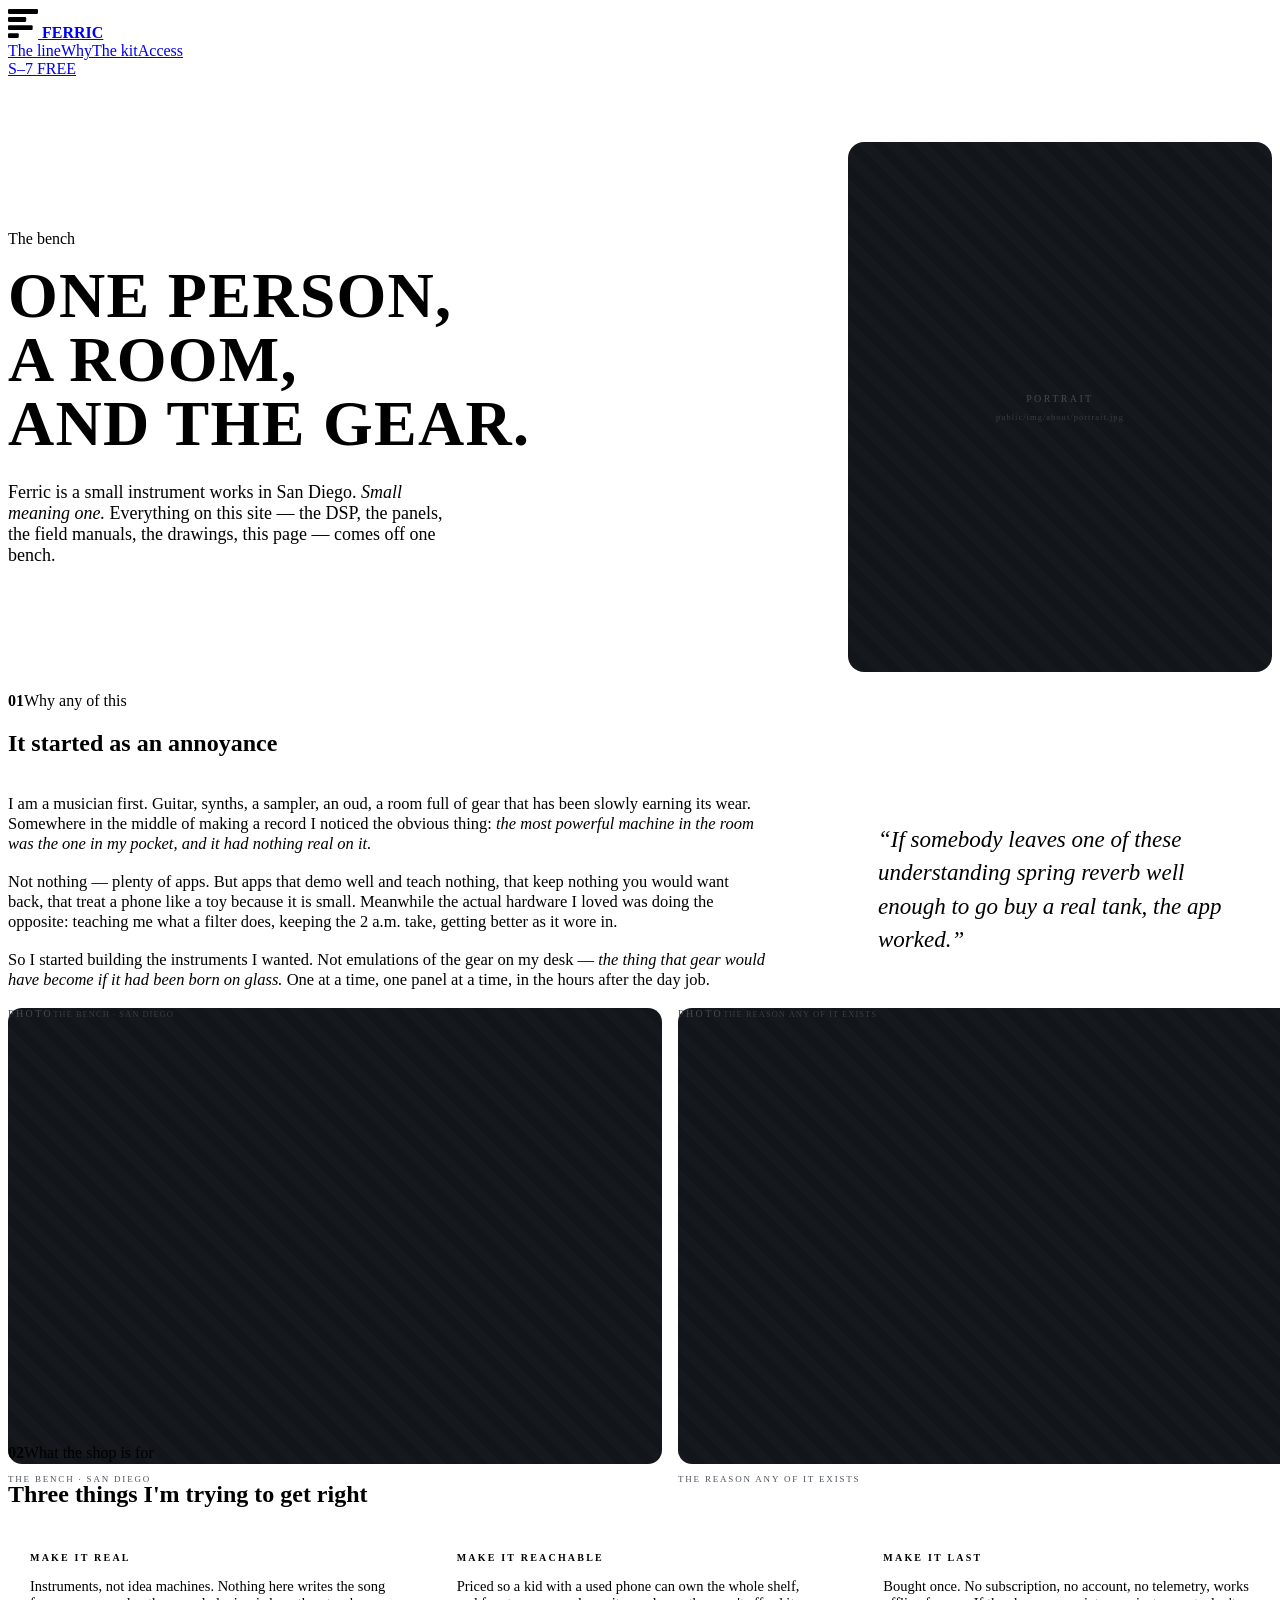
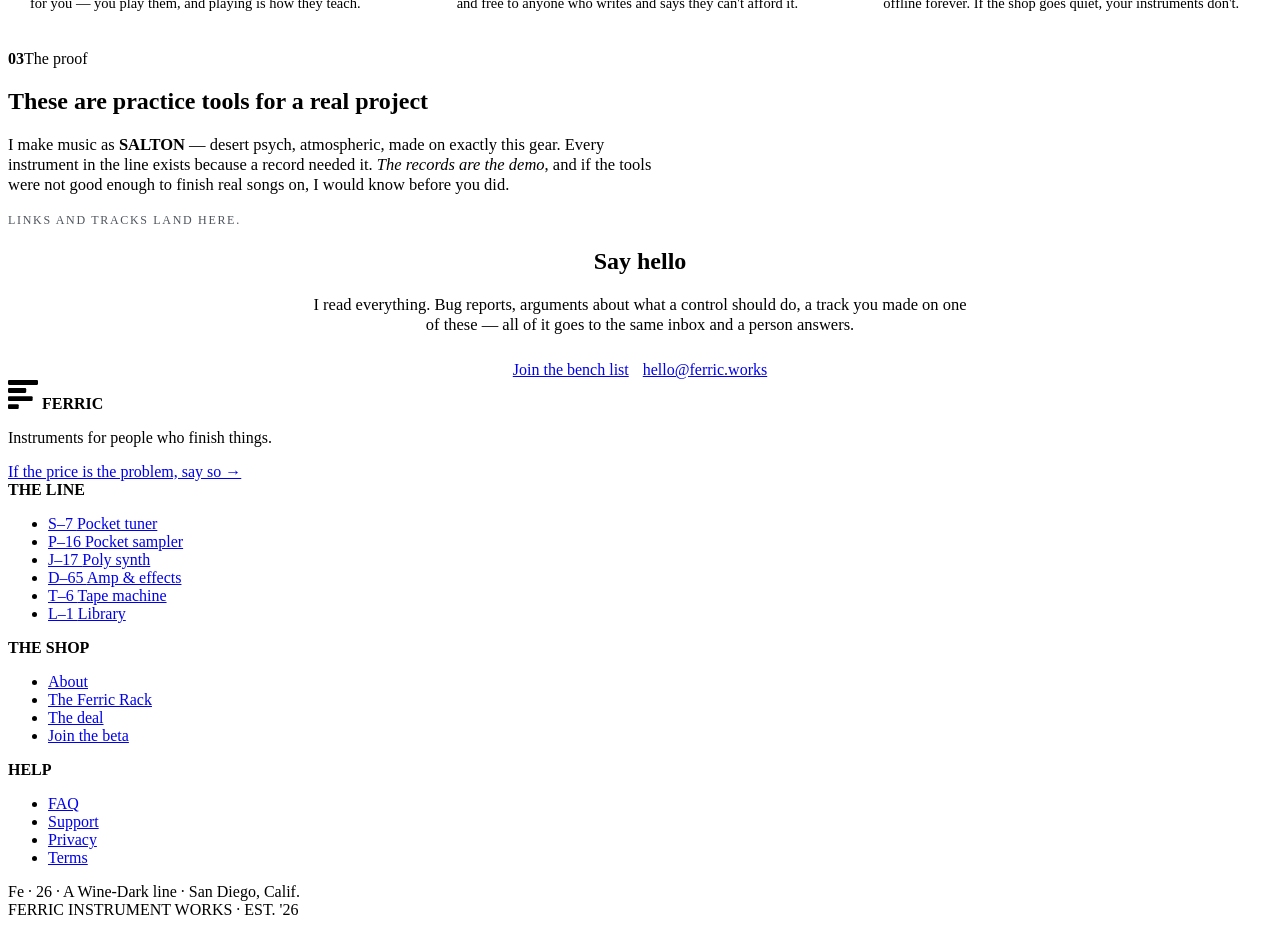
==== about/index.html @ 48353cd5 "Legal pages, FAQ, about, SEO" ====
<!DOCTYPE html><html lang="en"> <head><meta charset="UTF-8"><meta name="viewport" content="width=device-width, initial-scale=1.0"><title>About — FERRIC</title><meta name="description" content="Ferric is one person in San Diego building the music instruments he wanted on his own phone. Who makes these, why, and what the shop is trying to be."><meta name="theme-color" content="#0C0D10"><link rel="canonical" href="https://localastronaut.github.io/ferric-www/about/"><link rel="icon" type="image/svg+xml" href="/ferric-www/favicon.svg"><meta property="og:title" content="About — FERRIC"><meta property="og:description" content="Ferric is one person in San Diego building the music instruments he wanted on his own phone. Who makes these, why, and what the shop is trying to be."><meta property="og:type" content="website"><meta property="og:image" content="https://localastronaut.github.io/ferric-www/img/og-s7.jpg"><meta property="og:image:width" content="1200"><meta property="og:image:height" content="630"><meta property="og:site_name" content="Ferric Instrument Works"><meta property="og:url" content="https://localastronaut.github.io/ferric-www/about/"><meta name="twitter:card" content="summary_large_image"><meta name="twitter:title" content="About — FERRIC"><meta name="twitter:description" content="Ferric is one person in San Diego building the music instruments he wanted on his own phone. Who makes these, why, and what the shop is trying to be."><meta name="twitter:image" content="https://localastronaut.github.io/ferric-www/img/og-s7.jpg"><link rel="preconnect" href="https://fonts.googleapis.com"><link rel="preconnect" href="https://fonts.gstatic.com" crossorigin><link href="https://fonts.googleapis.com/css2?family=Archivo:wdth,wght@62..125,100..900&family=Cardo:ital,wght@0,400;0,700;1,400&family=IBM+Plex+Mono:wght@400;500;600&display=swap" rel="stylesheet"><script type="application/ld+json">{"@context":"https://schema.org","@type":"Organization","name":"Ferric Instrument Works","url":"https://localastronaut.github.io/","description":"Instrument works making pocket instruments — iOS and macOS music apps built with the soul and discipline of hardware.","slogan":"Instruments for people who finish things.","address":{"@type":"PostalAddress","addressLocality":"San Diego","addressRegion":"CA","addressCountry":"US"},"parentOrganization":{"@type":"Organization","name":"Wine-Dark LLC"}}</script><link rel="stylesheet" href="/ferric-www/_astro/faq.CMrUaf-W.css">
<style>.a-hero[data-astro-cid-kh7btl4r]{padding:64px 0 20px}.a-hero[data-astro-cid-kh7btl4r] .wrap[data-astro-cid-kh7btl4r]{display:grid;grid-template-columns:minmax(0,1.3fr) minmax(0,.7fr);gap:52px;align-items:center}.a-hero[data-astro-cid-kh7btl4r] h1[data-astro-cid-kh7btl4r]{font-family:var(--disp);font-variation-settings:"wdth" 120,"wght" 840;font-weight:840;font-size:clamp(34px,5.6vw,64px);line-height:1;letter-spacing:.02em;text-transform:uppercase;margin:16px 0 0}.a-hero[data-astro-cid-kh7btl4r] h1[data-astro-cid-kh7btl4r] .ox[data-astro-cid-kh7btl4r]{color:var(--oxide);text-shadow:0 0 44px var(--oxide-glow)}.a-hero[data-astro-cid-kh7btl4r] .dek[data-astro-cid-kh7btl4r]{margin-top:26px;color:var(--steel);font-size:18px;max-width:460px}.a-hero[data-astro-cid-kh7btl4r] .dek[data-astro-cid-kh7btl4r] em[data-astro-cid-kh7btl4r]{color:var(--bone);font-style:italic}.portrait[data-astro-cid-kh7btl4r]{aspect-ratio:4/5;border-radius:16px;overflow:hidden;border:1px solid var(--line);background:var(--plate)}.portrait[data-astro-cid-kh7btl4r] img[data-astro-cid-kh7btl4r]{width:100%;height:100%;object-fit:cover;display:block}.empty[data-astro-cid-kh7btl4r]{width:100%;height:100%;min-height:200px;display:flex;flex-direction:column;align-items:center;justify-content:center;gap:8px;font-family:var(--mono);font-size:10px;letter-spacing:.24em;color:#454b54;background:repeating-linear-gradient(45deg,#15181d,#15181d 10px,#12151a 10px 20px)}.empty[data-astro-cid-kh7btl4r] i[data-astro-cid-kh7btl4r]{font-style:normal;font-size:8.5px;letter-spacing:.12em;color:#383e47}.cols[data-astro-cid-kh7btl4r]{display:grid;grid-template-columns:minmax(0,1.25fr) minmax(0,.75fr);gap:48px;align-items:start}.prose[data-astro-cid-kh7btl4r]{color:var(--steel);font-size:16.5px;margin-bottom:18px}.prose[data-astro-cid-kh7btl4r] em[data-astro-cid-kh7btl4r]{color:var(--bone);font-style:italic}.prose[data-astro-cid-kh7btl4r].wide{max-width:660px}.prose[data-astro-cid-kh7btl4r].dim{color:#4e545d;font-family:var(--mono);font-size:12px;letter-spacing:.14em;text-transform:uppercase}.pull[data-astro-cid-kh7btl4r]{border-left:2px solid var(--oxide);padding-left:22px;font-family:var(--serif);font-style:italic;font-size:clamp(19px,2.4vw,23px);color:var(--bone);line-height:1.45}.a-photos[data-astro-cid-kh7btl4r] .grid[data-astro-cid-kh7btl4r]{display:grid;grid-template-columns:1fr 1fr;gap:16px}.a-photos[data-astro-cid-kh7btl4r] figure[data-astro-cid-kh7btl4r]{margin:0}.a-photos[data-astro-cid-kh7btl4r] figure[data-astro-cid-kh7btl4r]>img[data-astro-cid-kh7btl4r],.a-photos[data-astro-cid-kh7btl4r] .empty[data-astro-cid-kh7btl4r]{width:100%;aspect-ratio:3/2;object-fit:cover;display:block;border-radius:14px;border:1px solid var(--line)}.a-photos[data-astro-cid-kh7btl4r] figcaption[data-astro-cid-kh7btl4r]{margin-top:10px;font-family:var(--mono);font-size:9px;letter-spacing:.2em;color:#4e545d}.a-vows[data-astro-cid-kh7btl4r]{background:var(--plate);border-top:1px solid var(--line);border-bottom:1px solid var(--line)}.vows[data-astro-cid-kh7btl4r]{display:grid;grid-template-columns:repeat(3,1fr);gap:16px}.vow[data-astro-cid-kh7btl4r]{border:1px solid var(--line);border-radius:14px;background:var(--black);padding:24px 22px}.vow[data-astro-cid-kh7btl4r] b[data-astro-cid-kh7btl4r]{display:block;margin-bottom:10px;font-family:var(--mono);font-size:10px;font-weight:600;letter-spacing:.22em;color:var(--signal)}.vow[data-astro-cid-kh7btl4r] p[data-astro-cid-kh7btl4r]{color:var(--steel);font-size:14.5px;font-family:var(--serif)}.a-reach[data-astro-cid-kh7btl4r]{text-align:center}.a-reach[data-astro-cid-kh7btl4r] .prose[data-astro-cid-kh7btl4r]{margin-left:auto;margin-right:auto}.reach-row[data-astro-cid-kh7btl4r]{display:flex;gap:14px;justify-content:center;flex-wrap:wrap;margin-top:26px}@media(max-width:880px){.a-hero[data-astro-cid-kh7btl4r] .wrap[data-astro-cid-kh7btl4r],.cols[data-astro-cid-kh7btl4r]{grid-template-columns:1fr;gap:36px}.vows[data-astro-cid-kh7btl4r],.a-photos[data-astro-cid-kh7btl4r] .grid[data-astro-cid-kh7btl4r]{grid-template-columns:1fr}}
</style></head> <body>  <nav data-astro-cid-dmqpwcec> <div class="wrap" data-astro-cid-dmqpwcec> <a class="navmark" href="/ferric-www/" aria-label="Ferric home" data-astro-cid-dmqpwcec> <svg width="30" height="30" viewBox="0 0 56 56" aria-hidden="true" data-astro-cid-z4rqmwkl> <rect x="0" y="2" width="56" height="9" rx="2" fill="var(--oxide)" data-astro-cid-z4rqmwkl></rect><rect x="0" y="17" width="34" height="9" rx="2" fill="var(--bone)" data-astro-cid-z4rqmwkl></rect><rect x="0" y="32" width="46" height="9" rx="2" fill="var(--bone)" data-astro-cid-z4rqmwkl></rect><rect x="0" y="47" width="20" height="9" rx="2" fill="var(--bone)" data-astro-cid-z4rqmwkl></rect> </svg> <b data-astro-cid-z4rqmwkl>FERRIC</b>  </a> <div class="right" data-astro-cid-dmqpwcec> <div class="links" data-astro-cid-dmqpwcec> <a href="/ferric-www/#line" data-astro-cid-dmqpwcec><span class="sk" data-astro-cid-dmqpwcec>The line</span></a><a href="/ferric-www/#why" data-astro-cid-dmqpwcec><span class="sk" data-astro-cid-dmqpwcec>Why</span></a><a href="/ferric-www/#together" data-astro-cid-dmqpwcec><span class="sk" data-astro-cid-dmqpwcec>The kit</span></a><a href="/ferric-www/#access" data-astro-cid-dmqpwcec><span class="sk" data-astro-cid-dmqpwcec>Access</span></a> </div> <a class="cta" href="/ferric-www/s-7" data-astro-cid-dmqpwcec> <span class="cta-unit" data-astro-cid-dmqpwcec>S–7</span> <span class="cta-tag" data-astro-cid-dmqpwcec>FREE</span> </a> </div> </div> </nav>  <main class="about" data-astro-cid-kh7btl4r> <!-- WHO --> <section class="a-hero" data-astro-cid-kh7btl4r> <div class="wrap" data-astro-cid-kh7btl4r> <div data-astro-cid-kh7btl4r> <span class="sk sk-oxide" data-astro-cid-kh7btl4r>The bench</span> <h1 data-astro-cid-kh7btl4r>One person,<br data-astro-cid-kh7btl4r>a room,<br data-astro-cid-kh7btl4r><span class="ox" data-astro-cid-kh7btl4r>and the gear.</span></h1> <p class="dek" data-astro-cid-kh7btl4r>
Ferric is a small instrument works in San Diego. <em data-astro-cid-kh7btl4r>Small meaning
            one.</em> Everything on this site — the DSP, the panels, the field
            manuals, the drawings, this page — comes off one bench.
</p> </div> <div class="portrait" data-astro-cid-kh7btl4r> <span class="empty" data-astro-cid-kh7btl4r>PORTRAIT<i data-astro-cid-kh7btl4r>public/img/about/portrait.jpg</i></span> </div> </div> </section> <!-- THE STORY — rewrite freely --> <section class="a-story" data-astro-cid-kh7btl4r> <div class="wrap" data-astro-cid-kh7btl4r> <div class="sec-head" data-astro-cid-kh7btl4r> <span class="sk" data-astro-cid-kh7btl4r><b class="ix" data-astro-cid-kh7btl4r>01</b>Why any of this</span> <h2 data-astro-cid-kh7btl4r>It started as an annoyance</h2> </div> <div class="cols" data-astro-cid-kh7btl4r> <div data-astro-cid-kh7btl4r> <p class="prose" data-astro-cid-kh7btl4r>
I am a musician first. Guitar, synths, a sampler, an oud, a room
              full of gear that has been slowly earning its wear. Somewhere in
              the middle of making a record I noticed the obvious thing:
<em data-astro-cid-kh7btl4r>the most powerful machine in the room was the one in my
              pocket, and it had nothing real on it.</em> </p> <p class="prose" data-astro-cid-kh7btl4r>
Not nothing — plenty of apps. But apps that demo well and teach
              nothing, that keep nothing you would want back, that treat a
              phone like a toy because it is small. Meanwhile the actual
              hardware I loved was doing the opposite: teaching me what a
              filter does, keeping the 2 a.m. take, getting better as it wore
              in.
</p> <p class="prose" data-astro-cid-kh7btl4r>
So I started building the instruments I wanted. Not emulations of
              the gear on my desk — <em data-astro-cid-kh7btl4r>the thing that gear would have become
              if it had been born on glass.</em> One at a time, one panel at a
              time, in the hours after the day job.
</p> </div> <blockquote class="pull" data-astro-cid-kh7btl4r> <p data-astro-cid-kh7btl4r>“If somebody leaves one of these understanding spring reverb
            well enough to go buy a real tank, <em data-astro-cid-kh7btl4r>the app worked.</em>”</p> </blockquote> </div> </div> </section> <!-- PHOTOS --> <section class="a-photos" data-astro-cid-kh7btl4r> <div class="wrap" data-astro-cid-kh7btl4r> <div class="grid" data-astro-cid-kh7btl4r> <figure data-astro-cid-kh7btl4r> <span class="empty" data-astro-cid-kh7btl4r>PHOTO<i data-astro-cid-kh7btl4r>THE BENCH · SAN DIEGO</i></span> <figcaption data-astro-cid-kh7btl4r>THE BENCH · SAN DIEGO</figcaption> </figure><figure data-astro-cid-kh7btl4r> <span class="empty" data-astro-cid-kh7btl4r>PHOTO<i data-astro-cid-kh7btl4r>THE REASON ANY OF IT EXISTS</i></span> <figcaption data-astro-cid-kh7btl4r>THE REASON ANY OF IT EXISTS</figcaption> </figure> </div> </div> </section> <!-- WHAT THE SHOP IS TRYING TO BE --> <section class="a-vows" data-astro-cid-kh7btl4r> <div class="wrap" data-astro-cid-kh7btl4r> <div class="sec-head" data-astro-cid-kh7btl4r> <span class="sk" data-astro-cid-kh7btl4r><b class="ix" data-astro-cid-kh7btl4r>02</b>What the shop is for</span> <h2 data-astro-cid-kh7btl4r>Three things I'm trying to get right</h2> </div> <div class="vows" data-astro-cid-kh7btl4r> <div class="vow" data-astro-cid-kh7btl4r> <b data-astro-cid-kh7btl4r>MAKE IT REAL</b> <p data-astro-cid-kh7btl4r>Instruments, not idea machines. Nothing here writes the song for you — you play them, and playing is how they teach.</p> </div> <div class="vow" data-astro-cid-kh7btl4r> <b data-astro-cid-kh7btl4r>MAKE IT REACHABLE</b> <p data-astro-cid-kh7btl4r>Priced so a kid with a used phone can own the whole shelf, and free to anyone who writes and says they can't afford it.</p> </div> <div class="vow" data-astro-cid-kh7btl4r> <b data-astro-cid-kh7btl4r>MAKE IT LAST</b> <p data-astro-cid-kh7btl4r>Bought once. No subscription, no account, no telemetry, works offline forever. If the shop goes quiet, your instruments don't.</p> </div> </div> </div> </section> <!-- SALTON --> <section class="a-music" data-astro-cid-kh7btl4r> <div class="wrap" data-astro-cid-kh7btl4r> <div class="sec-head" data-astro-cid-kh7btl4r> <span class="sk" data-astro-cid-kh7btl4r><b class="ix" data-astro-cid-kh7btl4r>03</b>The proof</span> <h2 data-astro-cid-kh7btl4r>These are practice tools for a real project</h2> </div> <p class="prose wide" data-astro-cid-kh7btl4r>
I make music as <b data-astro-cid-kh7btl4r>SALTON</b> — desert psych, atmospheric, made on
          exactly this gear. Every instrument in the line exists because a
          record needed it. <em data-astro-cid-kh7btl4r>The records are the demo</em>, and if the tools
          were not good enough to finish real songs on, I would know before
          you did.
</p> <p class="prose wide dim" data-astro-cid-kh7btl4r> <!-- Drop links here: Bandcamp, Spotify, a video, an embed. -->
Links and tracks land here.
</p> </div> </section> <!-- REACH --> <section class="a-reach" data-astro-cid-kh7btl4r> <div class="wrap" data-astro-cid-kh7btl4r> <h2 data-astro-cid-kh7btl4r>Say hello</h2> <p class="prose wide" data-astro-cid-kh7btl4r>
I read everything. Bug reports, arguments about what a control should
          do, a track you made on one of these — all of it goes to the same
          inbox and a person answers.
</p> <div class="reach-row" data-astro-cid-kh7btl4r> <a class="btn solid" href="/ferric-www/#beta" data-astro-cid-kh7btl4r>Join the bench list</a> <a class="btn ghost" href="mailto:hello@ferric.works" data-astro-cid-kh7btl4r>hello@ferric.works</a> </div> </div> </section> </main> <footer data-astro-cid-sz7xmlte> <div class="wrap" data-astro-cid-sz7xmlte> <div class="cols" data-astro-cid-sz7xmlte> <div class="col brand" data-astro-cid-sz7xmlte> <div class="navmark" data-astro-cid-sz7xmlte> <svg width="30" height="30" viewBox="0 0 56 56" aria-hidden="true" data-astro-cid-z4rqmwkl> <rect x="0" y="2" width="56" height="9" rx="2" fill="var(--oxide)" data-astro-cid-z4rqmwkl></rect><rect x="0" y="17" width="34" height="9" rx="2" fill="var(--bone)" data-astro-cid-z4rqmwkl></rect><rect x="0" y="32" width="46" height="9" rx="2" fill="var(--bone)" data-astro-cid-z4rqmwkl></rect><rect x="0" y="47" width="20" height="9" rx="2" fill="var(--bone)" data-astro-cid-z4rqmwkl></rect> </svg> <b data-astro-cid-z4rqmwkl>FERRIC</b>  </div> <p class="sig" data-astro-cid-sz7xmlte>Instruments for people who finish things.</p> <a class="access" href="/ferric-www/#access" data-astro-cid-sz7xmlte>If the price is the problem, say so →</a> </div> <div class="col" data-astro-cid-sz7xmlte> <b class="c-head" data-astro-cid-sz7xmlte>THE LINE</b> <ul data-astro-cid-sz7xmlte> <li data-astro-cid-sz7xmlte><a href="/ferric-www/s-7" data-astro-cid-sz7xmlte>S–7 <span data-astro-cid-sz7xmlte>Pocket tuner</span></a></li><li data-astro-cid-sz7xmlte><a href="/ferric-www/p-16" data-astro-cid-sz7xmlte>P–16 <span data-astro-cid-sz7xmlte>Pocket sampler</span></a></li><li data-astro-cid-sz7xmlte><a href="/ferric-www/j-17" data-astro-cid-sz7xmlte>J–17 <span data-astro-cid-sz7xmlte>Poly synth</span></a></li><li data-astro-cid-sz7xmlte><a href="/ferric-www/d-65" data-astro-cid-sz7xmlte>D–65 <span data-astro-cid-sz7xmlte>Amp &amp; effects</span></a></li><li data-astro-cid-sz7xmlte><a href="/ferric-www/t-6" data-astro-cid-sz7xmlte>T–6 <span data-astro-cid-sz7xmlte>Tape machine</span></a></li><li data-astro-cid-sz7xmlte><a href="/ferric-www/l-1" data-astro-cid-sz7xmlte>L–1 <span data-astro-cid-sz7xmlte>Library</span></a></li> </ul> </div> <div class="col" data-astro-cid-sz7xmlte> <b class="c-head" data-astro-cid-sz7xmlte>THE SHOP</b> <ul data-astro-cid-sz7xmlte> <li data-astro-cid-sz7xmlte><a href="/ferric-www/about" data-astro-cid-sz7xmlte>About</a></li> <li data-astro-cid-sz7xmlte><a href="/ferric-www/#rig" data-astro-cid-sz7xmlte>The Ferric Rack</a></li> <li data-astro-cid-sz7xmlte><a href="/ferric-www/#deal" data-astro-cid-sz7xmlte>The deal</a></li> <li data-astro-cid-sz7xmlte><a href="/ferric-www/#beta" data-astro-cid-sz7xmlte>Join the beta</a></li> </ul> </div> <div class="col" data-astro-cid-sz7xmlte> <b class="c-head" data-astro-cid-sz7xmlte>HELP</b> <ul data-astro-cid-sz7xmlte> <li data-astro-cid-sz7xmlte><a href="/ferric-www/faq" data-astro-cid-sz7xmlte>FAQ</a></li> <li data-astro-cid-sz7xmlte><a href="/ferric-www/support" data-astro-cid-sz7xmlte>Support</a></li> <li data-astro-cid-sz7xmlte><a href="/ferric-www/privacy" data-astro-cid-sz7xmlte>Privacy</a></li> <li data-astro-cid-sz7xmlte><a href="/ferric-www/terms" data-astro-cid-sz7xmlte>Terms</a></li> </ul> </div> </div> <div class="baseline" data-astro-cid-sz7xmlte> <span class="sk" data-astro-cid-sz7xmlte>Fe · 26 · A Wine-Dark line · San Diego, Calif.</span> <div class="badge-col" data-astro-cid-sz7xmlte> <span class="boxmark" data-astro-cid-sz7xmlte>FERRIC</span> <span class="est" data-astro-cid-sz7xmlte>INSTRUMENT WORKS · EST. '26</span> </div> </div> </div> </footer>   </body></html>
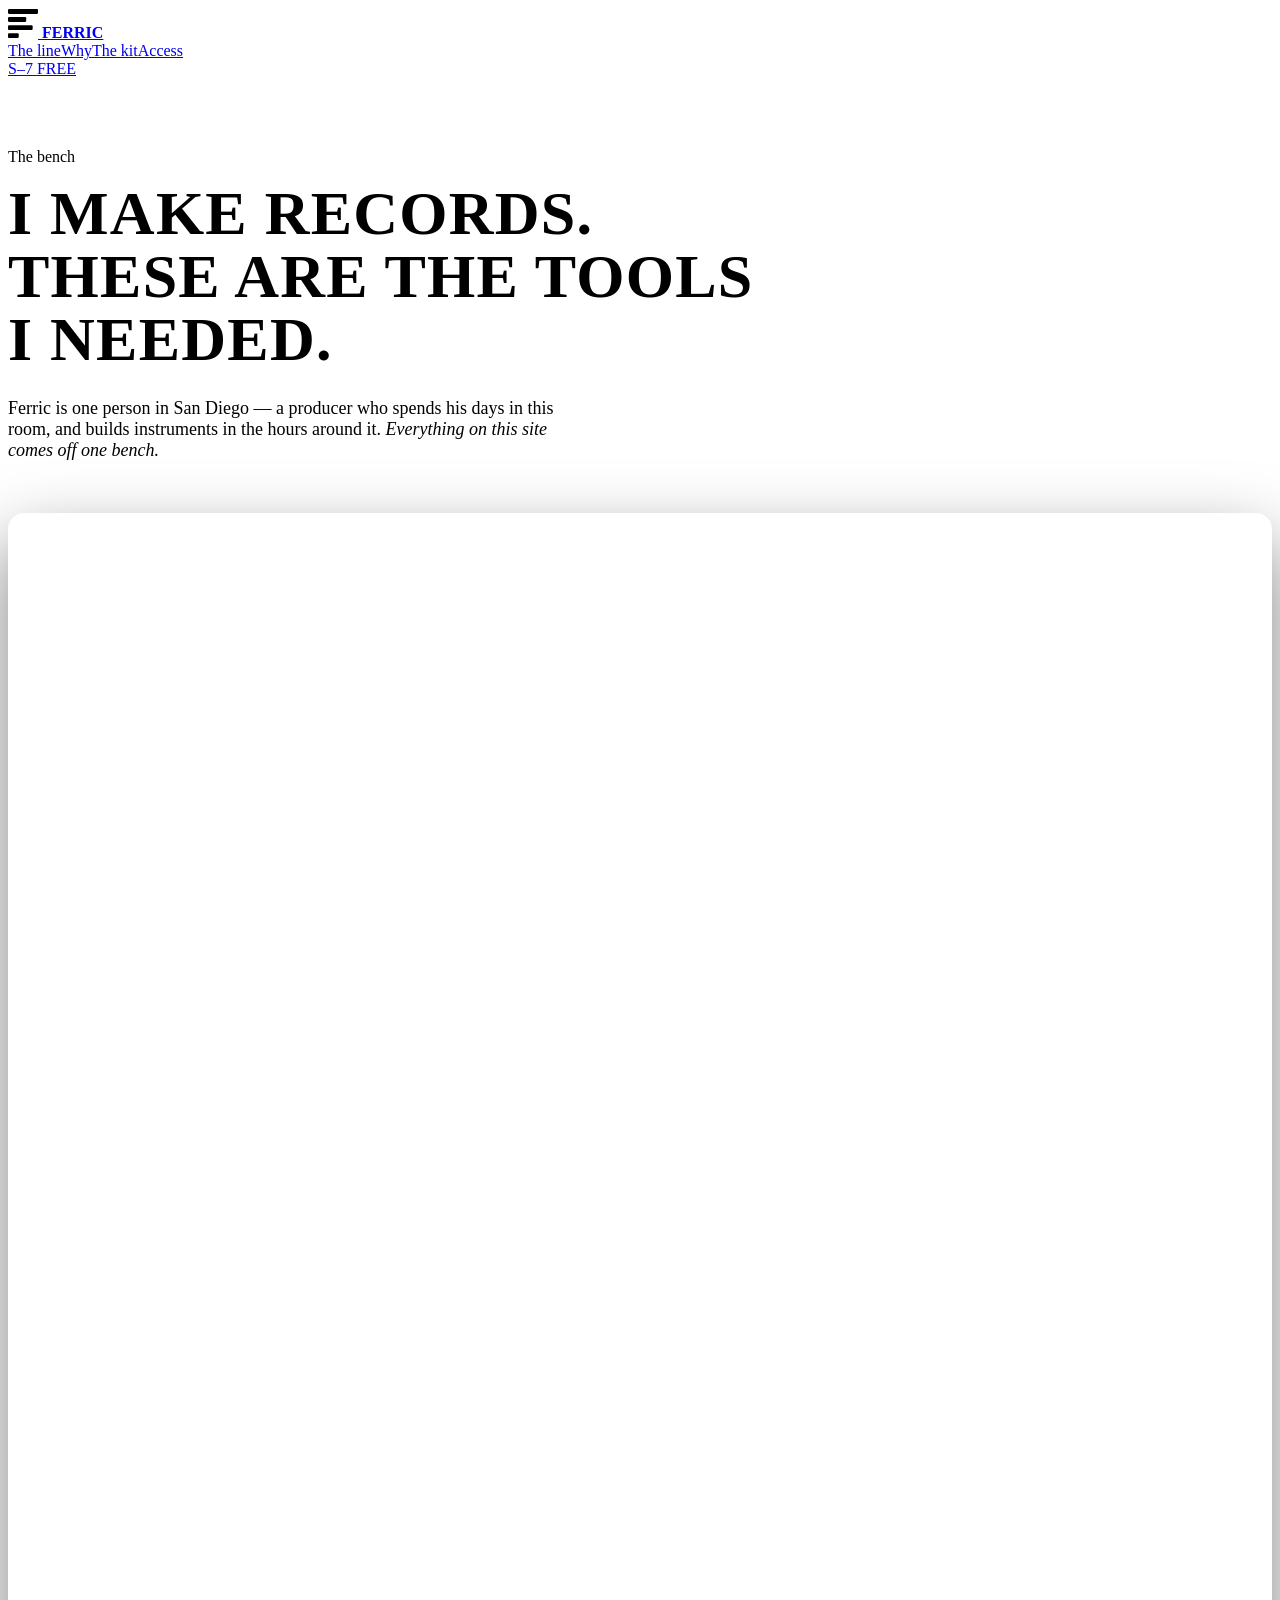
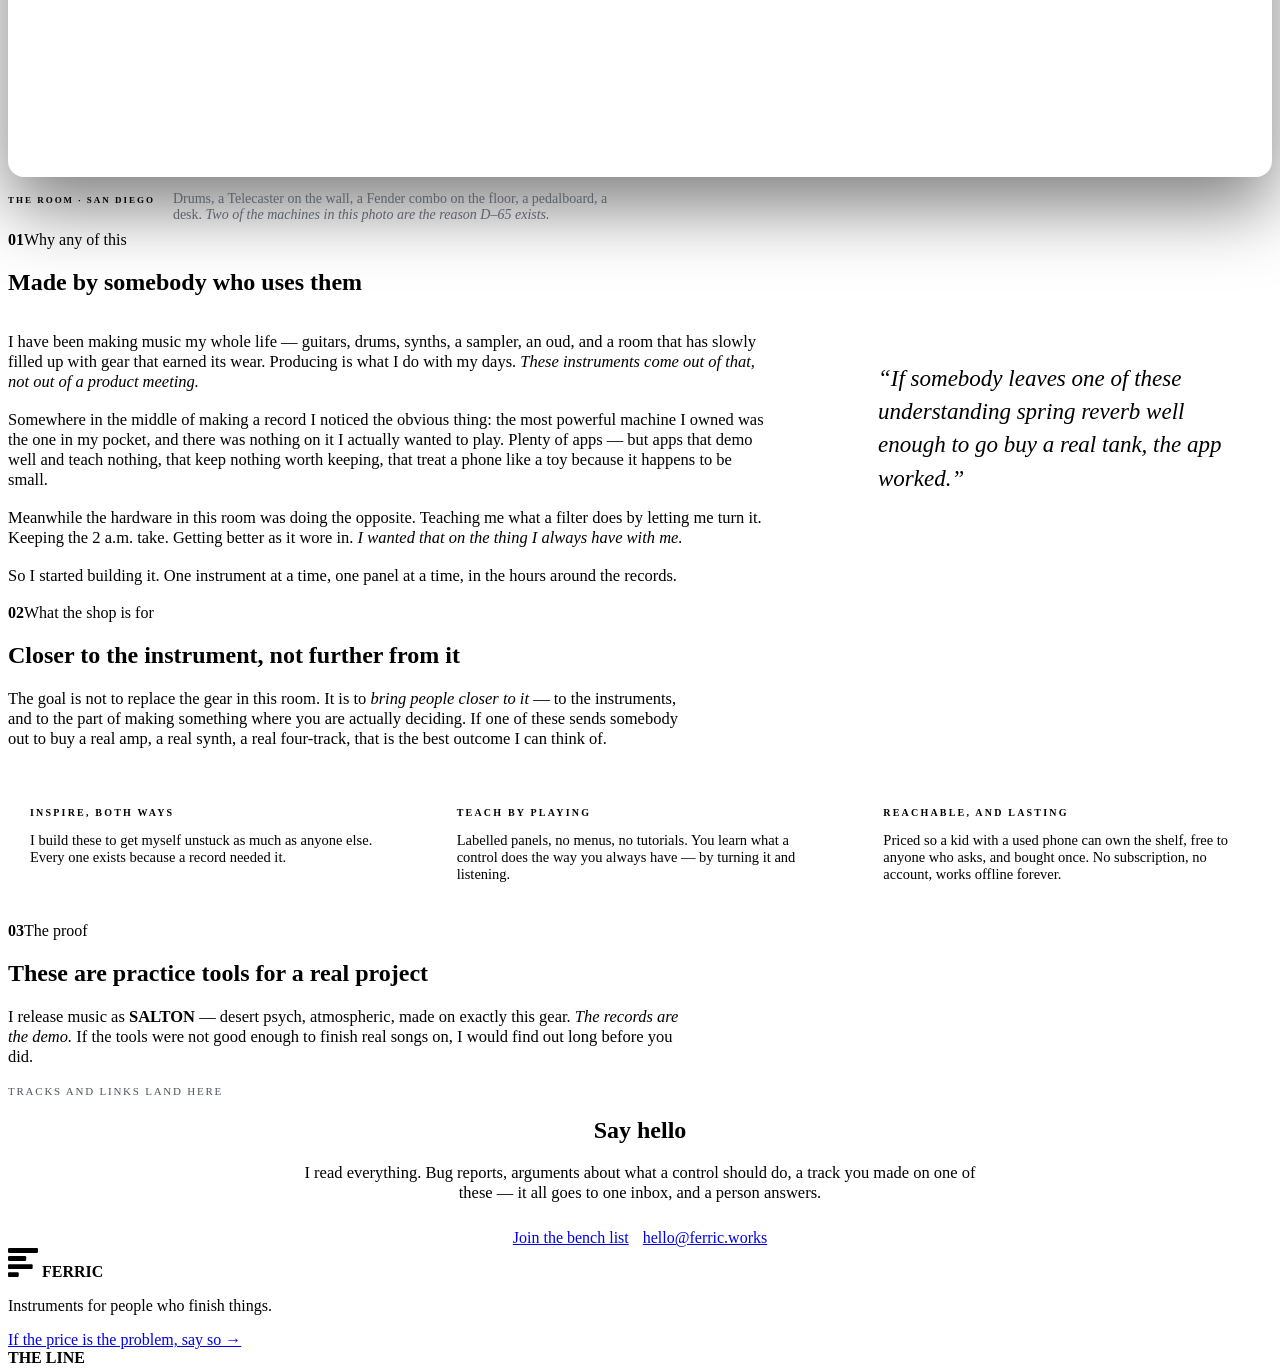
==== commit f6d7d348: "About: the room" ====
--- a/about/index.html
+++ b/about/index.html
@@ -1,37 +1,46 @@
-<!DOCTYPE html><html lang="en"> <head><meta charset="UTF-8"><meta name="viewport" content="width=device-width, initial-scale=1.0"><title>About — FERRIC</title><meta name="description" content="Ferric is one person in San Diego building the music instruments he wanted on his own phone. Who makes these, why, and what the shop is trying to be."><meta name="theme-color" content="#0C0D10"><link rel="canonical" href="https://localastronaut.github.io/ferric-www/about/"><link rel="icon" type="image/svg+xml" href="/ferric-www/favicon.svg"><meta property="og:title" content="About — FERRIC"><meta property="og:description" content="Ferric is one person in San Diego building the music instruments he wanted on his own phone. Who makes these, why, and what the shop is trying to be."><meta property="og:type" content="website"><meta property="og:image" content="https://localastronaut.github.io/ferric-www/img/og-s7.jpg"><meta property="og:image:width" content="1200"><meta property="og:image:height" content="630"><meta property="og:site_name" content="Ferric Instrument Works"><meta property="og:url" content="https://localastronaut.github.io/ferric-www/about/"><meta name="twitter:card" content="summary_large_image"><meta name="twitter:title" content="About — FERRIC"><meta name="twitter:description" content="Ferric is one person in San Diego building the music instruments he wanted on his own phone. Who makes these, why, and what the shop is trying to be."><meta name="twitter:image" content="https://localastronaut.github.io/ferric-www/img/og-s7.jpg"><link rel="preconnect" href="https://fonts.googleapis.com"><link rel="preconnect" href="https://fonts.gstatic.com" crossorigin><link href="https://fonts.googleapis.com/css2?family=Archivo:wdth,wght@62..125,100..900&family=Cardo:ital,wght@0,400;0,700;1,400&family=IBM+Plex+Mono:wght@400;500;600&display=swap" rel="stylesheet"><script type="application/ld+json">{"@context":"https://schema.org","@type":"Organization","name":"Ferric Instrument Works","url":"https://localastronaut.github.io/","description":"Instrument works making pocket instruments — iOS and macOS music apps built with the soul and discipline of hardware.","slogan":"Instruments for people who finish things.","address":{"@type":"PostalAddress","addressLocality":"San Diego","addressRegion":"CA","addressCountry":"US"},"parentOrganization":{"@type":"Organization","name":"Wine-Dark LLC"}}</script><link rel="stylesheet" href="/ferric-www/_astro/faq.CMrUaf-W.css">
-<style>.a-hero[data-astro-cid-kh7btl4r]{padding:64px 0 20px}.a-hero[data-astro-cid-kh7btl4r] .wrap[data-astro-cid-kh7btl4r]{display:grid;grid-template-columns:minmax(0,1.3fr) minmax(0,.7fr);gap:52px;align-items:center}.a-hero[data-astro-cid-kh7btl4r] h1[data-astro-cid-kh7btl4r]{font-family:var(--disp);font-variation-settings:"wdth" 120,"wght" 840;font-weight:840;font-size:clamp(34px,5.6vw,64px);line-height:1;letter-spacing:.02em;text-transform:uppercase;margin:16px 0 0}.a-hero[data-astro-cid-kh7btl4r] h1[data-astro-cid-kh7btl4r] .ox[data-astro-cid-kh7btl4r]{color:var(--oxide);text-shadow:0 0 44px var(--oxide-glow)}.a-hero[data-astro-cid-kh7btl4r] .dek[data-astro-cid-kh7btl4r]{margin-top:26px;color:var(--steel);font-size:18px;max-width:460px}.a-hero[data-astro-cid-kh7btl4r] .dek[data-astro-cid-kh7btl4r] em[data-astro-cid-kh7btl4r]{color:var(--bone);font-style:italic}.portrait[data-astro-cid-kh7btl4r]{aspect-ratio:4/5;border-radius:16px;overflow:hidden;border:1px solid var(--line);background:var(--plate)}.portrait[data-astro-cid-kh7btl4r] img[data-astro-cid-kh7btl4r]{width:100%;height:100%;object-fit:cover;display:block}.empty[data-astro-cid-kh7btl4r]{width:100%;height:100%;min-height:200px;display:flex;flex-direction:column;align-items:center;justify-content:center;gap:8px;font-family:var(--mono);font-size:10px;letter-spacing:.24em;color:#454b54;background:repeating-linear-gradient(45deg,#15181d,#15181d 10px,#12151a 10px 20px)}.empty[data-astro-cid-kh7btl4r] i[data-astro-cid-kh7btl4r]{font-style:normal;font-size:8.5px;letter-spacing:.12em;color:#383e47}.cols[data-astro-cid-kh7btl4r]{display:grid;grid-template-columns:minmax(0,1.25fr) minmax(0,.75fr);gap:48px;align-items:start}.prose[data-astro-cid-kh7btl4r]{color:var(--steel);font-size:16.5px;margin-bottom:18px}.prose[data-astro-cid-kh7btl4r] em[data-astro-cid-kh7btl4r]{color:var(--bone);font-style:italic}.prose[data-astro-cid-kh7btl4r].wide{max-width:660px}.prose[data-astro-cid-kh7btl4r].dim{color:#4e545d;font-family:var(--mono);font-size:12px;letter-spacing:.14em;text-transform:uppercase}.pull[data-astro-cid-kh7btl4r]{border-left:2px solid var(--oxide);padding-left:22px;font-family:var(--serif);font-style:italic;font-size:clamp(19px,2.4vw,23px);color:var(--bone);line-height:1.45}.a-photos[data-astro-cid-kh7btl4r] .grid[data-astro-cid-kh7btl4r]{display:grid;grid-template-columns:1fr 1fr;gap:16px}.a-photos[data-astro-cid-kh7btl4r] figure[data-astro-cid-kh7btl4r]{margin:0}.a-photos[data-astro-cid-kh7btl4r] figure[data-astro-cid-kh7btl4r]>img[data-astro-cid-kh7btl4r],.a-photos[data-astro-cid-kh7btl4r] .empty[data-astro-cid-kh7btl4r]{width:100%;aspect-ratio:3/2;object-fit:cover;display:block;border-radius:14px;border:1px solid var(--line)}.a-photos[data-astro-cid-kh7btl4r] figcaption[data-astro-cid-kh7btl4r]{margin-top:10px;font-family:var(--mono);font-size:9px;letter-spacing:.2em;color:#4e545d}.a-vows[data-astro-cid-kh7btl4r]{background:var(--plate);border-top:1px solid var(--line);border-bottom:1px solid var(--line)}.vows[data-astro-cid-kh7btl4r]{display:grid;grid-template-columns:repeat(3,1fr);gap:16px}.vow[data-astro-cid-kh7btl4r]{border:1px solid var(--line);border-radius:14px;background:var(--black);padding:24px 22px}.vow[data-astro-cid-kh7btl4r] b[data-astro-cid-kh7btl4r]{display:block;margin-bottom:10px;font-family:var(--mono);font-size:10px;font-weight:600;letter-spacing:.22em;color:var(--signal)}.vow[data-astro-cid-kh7btl4r] p[data-astro-cid-kh7btl4r]{color:var(--steel);font-size:14.5px;font-family:var(--serif)}.a-reach[data-astro-cid-kh7btl4r]{text-align:center}.a-reach[data-astro-cid-kh7btl4r] .prose[data-astro-cid-kh7btl4r]{margin-left:auto;margin-right:auto}.reach-row[data-astro-cid-kh7btl4r]{display:flex;gap:14px;justify-content:center;flex-wrap:wrap;margin-top:26px}@media(max-width:880px){.a-hero[data-astro-cid-kh7btl4r] .wrap[data-astro-cid-kh7btl4r],.cols[data-astro-cid-kh7btl4r]{grid-template-columns:1fr;gap:36px}.vows[data-astro-cid-kh7btl4r],.a-photos[data-astro-cid-kh7btl4r] .grid[data-astro-cid-kh7btl4r]{grid-template-columns:1fr}}
-</style></head> <body>  <nav data-astro-cid-dmqpwcec> <div class="wrap" data-astro-cid-dmqpwcec> <a class="navmark" href="/ferric-www/" aria-label="Ferric home" data-astro-cid-dmqpwcec> <svg width="30" height="30" viewBox="0 0 56 56" aria-hidden="true" data-astro-cid-z4rqmwkl> <rect x="0" y="2" width="56" height="9" rx="2" fill="var(--oxide)" data-astro-cid-z4rqmwkl></rect><rect x="0" y="17" width="34" height="9" rx="2" fill="var(--bone)" data-astro-cid-z4rqmwkl></rect><rect x="0" y="32" width="46" height="9" rx="2" fill="var(--bone)" data-astro-cid-z4rqmwkl></rect><rect x="0" y="47" width="20" height="9" rx="2" fill="var(--bone)" data-astro-cid-z4rqmwkl></rect> </svg> <b data-astro-cid-z4rqmwkl>FERRIC</b>  </a> <div class="right" data-astro-cid-dmqpwcec> <div class="links" data-astro-cid-dmqpwcec> <a href="/ferric-www/#line" data-astro-cid-dmqpwcec><span class="sk" data-astro-cid-dmqpwcec>The line</span></a><a href="/ferric-www/#why" data-astro-cid-dmqpwcec><span class="sk" data-astro-cid-dmqpwcec>Why</span></a><a href="/ferric-www/#together" data-astro-cid-dmqpwcec><span class="sk" data-astro-cid-dmqpwcec>The kit</span></a><a href="/ferric-www/#access" data-astro-cid-dmqpwcec><span class="sk" data-astro-cid-dmqpwcec>Access</span></a> </div> <a class="cta" href="/ferric-www/s-7" data-astro-cid-dmqpwcec> <span class="cta-unit" data-astro-cid-dmqpwcec>S–7</span> <span class="cta-tag" data-astro-cid-dmqpwcec>FREE</span> </a> </div> </div> </nav>  <main class="about" data-astro-cid-kh7btl4r> <!-- WHO --> <section class="a-hero" data-astro-cid-kh7btl4r> <div class="wrap" data-astro-cid-kh7btl4r> <div data-astro-cid-kh7btl4r> <span class="sk sk-oxide" data-astro-cid-kh7btl4r>The bench</span> <h1 data-astro-cid-kh7btl4r>One person,<br data-astro-cid-kh7btl4r>a room,<br data-astro-cid-kh7btl4r><span class="ox" data-astro-cid-kh7btl4r>and the gear.</span></h1> <p class="dek" data-astro-cid-kh7btl4r>
-Ferric is a small instrument works in San Diego. <em data-astro-cid-kh7btl4r>Small meaning
-            one.</em> Everything on this site — the DSP, the panels, the field
-            manuals, the drawings, this page — comes off one bench.
-</p> </div> <div class="portrait" data-astro-cid-kh7btl4r> <span class="empty" data-astro-cid-kh7btl4r>PORTRAIT<i data-astro-cid-kh7btl4r>public/img/about/portrait.jpg</i></span> </div> </div> </section> <!-- THE STORY — rewrite freely --> <section class="a-story" data-astro-cid-kh7btl4r> <div class="wrap" data-astro-cid-kh7btl4r> <div class="sec-head" data-astro-cid-kh7btl4r> <span class="sk" data-astro-cid-kh7btl4r><b class="ix" data-astro-cid-kh7btl4r>01</b>Why any of this</span> <h2 data-astro-cid-kh7btl4r>It started as an annoyance</h2> </div> <div class="cols" data-astro-cid-kh7btl4r> <div data-astro-cid-kh7btl4r> <p class="prose" data-astro-cid-kh7btl4r>
-I am a musician first. Guitar, synths, a sampler, an oud, a room
-              full of gear that has been slowly earning its wear. Somewhere in
-              the middle of making a record I noticed the obvious thing:
-<em data-astro-cid-kh7btl4r>the most powerful machine in the room was the one in my
-              pocket, and it had nothing real on it.</em> </p> <p class="prose" data-astro-cid-kh7btl4r>
-Not nothing — plenty of apps. But apps that demo well and teach
-              nothing, that keep nothing you would want back, that treat a
-              phone like a toy because it is small. Meanwhile the actual
-              hardware I loved was doing the opposite: teaching me what a
-              filter does, keeping the 2 a.m. take, getting better as it wore
-              in.
+<!DOCTYPE html><html lang="en"> <head><meta charset="UTF-8"><meta name="viewport" content="width=device-width, initial-scale=1.0"><title>About — FERRIC</title><meta name="description" content="Ferric is built by a working producer in San Diego — one room, a lot of gear, and a set of instruments made to bring people closer to the creative process."><meta name="theme-color" content="#0C0D10"><link rel="canonical" href="https://localastronaut.github.io/ferric-www/about/"><link rel="icon" type="image/svg+xml" href="/ferric-www/favicon.svg"><meta property="og:title" content="About — FERRIC"><meta property="og:description" content="Ferric is built by a working producer in San Diego — one room, a lot of gear, and a set of instruments made to bring people closer to the creative process."><meta property="og:type" content="website"><meta property="og:image" content="https://localastronaut.github.io/ferric-www/img/og-about.jpg"><meta property="og:image:width" content="1200"><meta property="og:image:height" content="630"><meta property="og:site_name" content="Ferric Instrument Works"><meta property="og:url" content="https://localastronaut.github.io/ferric-www/about/"><meta name="twitter:card" content="summary_large_image"><meta name="twitter:title" content="About — FERRIC"><meta name="twitter:description" content="Ferric is built by a working producer in San Diego — one room, a lot of gear, and a set of instruments made to bring people closer to the creative process."><meta name="twitter:image" content="https://localastronaut.github.io/ferric-www/img/og-about.jpg"><link rel="preconnect" href="https://fonts.googleapis.com"><link rel="preconnect" href="https://fonts.gstatic.com" crossorigin><link href="https://fonts.googleapis.com/css2?family=Archivo:wdth,wght@62..125,100..900&family=Cardo:ital,wght@0,400;0,700;1,400&family=IBM+Plex+Mono:wght@400;500;600&display=swap" rel="stylesheet"><script type="application/ld+json">{"@context":"https://schema.org","@type":"Organization","name":"Ferric Instrument Works","url":"https://localastronaut.github.io/","description":"Instrument works making pocket instruments — iOS and macOS music apps built with the soul and discipline of hardware.","slogan":"Instruments for people who finish things.","address":{"@type":"PostalAddress","addressLocality":"San Diego","addressRegion":"CA","addressCountry":"US"},"parentOrganization":{"@type":"Organization","name":"Wine-Dark LLC"}}</script><link rel="stylesheet" href="/ferric-www/_astro/faq.CMrUaf-W.css">
+<style>.a-hero[data-astro-cid-kh7btl4r]{padding:70px 0 34px;max-width:100%}.a-hero[data-astro-cid-kh7btl4r] h1[data-astro-cid-kh7btl4r]{font-family:var(--disp);font-variation-settings:"wdth" 120,"wght" 840;font-weight:840;font-size:clamp(32px,5.4vw,62px);line-height:1.02;letter-spacing:.02em;text-transform:uppercase;margin:16px 0 0}.a-hero[data-astro-cid-kh7btl4r] h1[data-astro-cid-kh7btl4r] .ox[data-astro-cid-kh7btl4r]{color:var(--oxide);text-shadow:0 0 44px var(--oxide-glow)}.a-hero[data-astro-cid-kh7btl4r] .dek[data-astro-cid-kh7btl4r]{margin-top:26px;color:var(--steel);font-size:18px;max-width:560px}.a-hero[data-astro-cid-kh7btl4r] .dek[data-astro-cid-kh7btl4r] em[data-astro-cid-kh7btl4r]{color:var(--bone);font-style:italic}.a-room[data-astro-cid-kh7btl4r]{margin:0 0 8px}.frame[data-astro-cid-kh7btl4r]{border-radius:16px;overflow:hidden;border:1px solid var(--line);background:var(--plate);box-shadow:0 30px 70px #00000080}.frame[data-astro-cid-kh7btl4r] img[data-astro-cid-kh7btl4r]{width:100%;height:auto;display:block}.a-room[data-astro-cid-kh7btl4r] figcaption[data-astro-cid-kh7btl4r]{display:flex;gap:18px;align-items:baseline;flex-wrap:wrap;margin-top:14px}.c-lbl[data-astro-cid-kh7btl4r]{font-family:var(--mono);font-size:9px;font-weight:600;letter-spacing:.22em;color:var(--oxide);white-space:nowrap}.c-txt[data-astro-cid-kh7btl4r]{color:#5b616a;font-size:14px;font-family:var(--serif);max-width:64ch}.c-txt[data-astro-cid-kh7btl4r] em[data-astro-cid-kh7btl4r]{color:var(--steel);font-style:italic}.cols[data-astro-cid-kh7btl4r]{display:grid;grid-template-columns:minmax(0,1.25fr) minmax(0,.75fr);gap:48px;align-items:start}.prose[data-astro-cid-kh7btl4r]{color:var(--steel);font-size:16.5px;margin-bottom:18px}.prose[data-astro-cid-kh7btl4r] em[data-astro-cid-kh7btl4r]{color:var(--bone);font-style:italic}.prose[data-astro-cid-kh7btl4r].wide{max-width:680px}.prose[data-astro-cid-kh7btl4r].lede{margin-bottom:34px}.prose[data-astro-cid-kh7btl4r].dim{color:#4e545d;font-family:var(--mono);font-size:11px;letter-spacing:.16em;text-transform:uppercase}.pull[data-astro-cid-kh7btl4r]{border-left:2px solid var(--oxide);padding-left:22px;font-family:var(--serif);font-style:italic;font-size:clamp(19px,2.4vw,23px);color:var(--bone);line-height:1.45}.a-vows[data-astro-cid-kh7btl4r]{background:var(--plate);border-top:1px solid var(--line);border-bottom:1px solid var(--line)}.vows[data-astro-cid-kh7btl4r]{display:grid;grid-template-columns:repeat(3,1fr);gap:16px}.vow[data-astro-cid-kh7btl4r]{border:1px solid var(--line);border-radius:14px;background:var(--black);padding:24px 22px}.vow[data-astro-cid-kh7btl4r] b[data-astro-cid-kh7btl4r]{display:block;margin-bottom:10px;font-family:var(--mono);font-size:10px;font-weight:600;letter-spacing:.22em;color:var(--signal)}.vow[data-astro-cid-kh7btl4r] p[data-astro-cid-kh7btl4r]{color:var(--steel);font-size:14.5px;font-family:var(--serif)}.a-photos[data-astro-cid-kh7btl4r] .grid[data-astro-cid-kh7btl4r]{display:grid;grid-template-columns:1fr 1fr;gap:16px}.a-photos[data-astro-cid-kh7btl4r] figure[data-astro-cid-kh7btl4r]{margin:0}.a-photos[data-astro-cid-kh7btl4r] img[data-astro-cid-kh7btl4r]{width:100%;aspect-ratio:3/2;object-fit:cover;display:block;border-radius:14px;border:1px solid var(--line)}.a-photos[data-astro-cid-kh7btl4r] figcaption[data-astro-cid-kh7btl4r]{margin-top:10px;font-family:var(--mono);font-size:9px;letter-spacing:.2em;color:#4e545d}.a-reach[data-astro-cid-kh7btl4r]{text-align:center}.a-reach[data-astro-cid-kh7btl4r] .prose[data-astro-cid-kh7btl4r]{margin-left:auto;margin-right:auto}.reach-row[data-astro-cid-kh7btl4r]{display:flex;gap:14px;justify-content:center;flex-wrap:wrap;margin-top:26px}@media(max-width:880px){.cols[data-astro-cid-kh7btl4r]{grid-template-columns:1fr;gap:32px}.vows[data-astro-cid-kh7btl4r],.a-photos[data-astro-cid-kh7btl4r] .grid[data-astro-cid-kh7btl4r]{grid-template-columns:1fr}}
+</style></head> <body>  <nav data-astro-cid-dmqpwcec> <div class="wrap" data-astro-cid-dmqpwcec> <a class="navmark" href="/ferric-www/" aria-label="Ferric home" data-astro-cid-dmqpwcec> <svg width="30" height="30" viewBox="0 0 56 56" aria-hidden="true" data-astro-cid-z4rqmwkl> <rect x="0" y="2" width="56" height="9" rx="2" fill="var(--oxide)" data-astro-cid-z4rqmwkl></rect><rect x="0" y="17" width="34" height="9" rx="2" fill="var(--bone)" data-astro-cid-z4rqmwkl></rect><rect x="0" y="32" width="46" height="9" rx="2" fill="var(--bone)" data-astro-cid-z4rqmwkl></rect><rect x="0" y="47" width="20" height="9" rx="2" fill="var(--bone)" data-astro-cid-z4rqmwkl></rect> </svg> <b data-astro-cid-z4rqmwkl>FERRIC</b>  </a> <div class="right" data-astro-cid-dmqpwcec> <div class="links" data-astro-cid-dmqpwcec> <a href="/ferric-www/#line" data-astro-cid-dmqpwcec><span class="sk" data-astro-cid-dmqpwcec>The line</span></a><a href="/ferric-www/#why" data-astro-cid-dmqpwcec><span class="sk" data-astro-cid-dmqpwcec>Why</span></a><a href="/ferric-www/#together" data-astro-cid-dmqpwcec><span class="sk" data-astro-cid-dmqpwcec>The kit</span></a><a href="/ferric-www/#access" data-astro-cid-dmqpwcec><span class="sk" data-astro-cid-dmqpwcec>Access</span></a> </div> <a class="cta" href="/ferric-www/s-7" data-astro-cid-dmqpwcec> <span class="cta-unit" data-astro-cid-dmqpwcec>S–7</span> <span class="cta-tag" data-astro-cid-dmqpwcec>FREE</span> </a> </div> </div> </nav>  <main class="about" data-astro-cid-kh7btl4r> <!-- WHO --> <section class="a-hero" data-astro-cid-kh7btl4r> <div class="wrap" data-astro-cid-kh7btl4r> <span class="sk sk-oxide" data-astro-cid-kh7btl4r>The bench</span> <h1 data-astro-cid-kh7btl4r>I make records.<br data-astro-cid-kh7btl4r>These are the tools<br data-astro-cid-kh7btl4r><span class="ox" data-astro-cid-kh7btl4r>I needed.</span></h1> <p class="dek" data-astro-cid-kh7btl4r>
+Ferric is one person in San Diego — a producer who spends his days in
+          this room, and builds instruments in the hours around it.
+<em data-astro-cid-kh7btl4r>Everything on this site comes off one bench.</em> </p> </div> </section> <!-- THE ROOM --> <figure class="a-room" data-astro-cid-kh7btl4r> <div class="wrap" data-astro-cid-kh7btl4r> <div class="frame" data-astro-cid-kh7btl4r> <img src="/ferric-www/img/about/studio.webp" srcset="/ferric-www/img/about/studio-sm.webp 1000w, /ferric-www/img/about/studio.webp 1800w" sizes="(max-width: 900px) 100vw, 1030px" width="1800" height="1194" alt="Brandon sitting in his home studio playing an acoustic guitar, surrounded by a Ludwig drum kit, a Fender combo amp, a Telecaster on the wall, studio monitors, an interface and a pedalboard on the floor" loading="eager" decoding="async" data-astro-cid-kh7btl4r> </div> <figcaption data-astro-cid-kh7btl4r> <span class="c-lbl" data-astro-cid-kh7btl4r>THE ROOM · SAN DIEGO</span> <span class="c-txt" data-astro-cid-kh7btl4r>
+Drums, a Telecaster on the wall, a Fender combo on the floor, a
+            pedalboard, a desk. <em data-astro-cid-kh7btl4r>Two of the machines in this photo are the
+            reason D–65 exists.</em> </span> </figcaption> </div> </figure> <!-- THE STORY --> <section class="a-story" data-astro-cid-kh7btl4r> <div class="wrap" data-astro-cid-kh7btl4r> <div class="sec-head" data-astro-cid-kh7btl4r> <span class="sk" data-astro-cid-kh7btl4r><b class="ix" data-astro-cid-kh7btl4r>01</b>Why any of this</span> <h2 data-astro-cid-kh7btl4r>Made by somebody who uses them</h2> </div> <div class="cols" data-astro-cid-kh7btl4r> <div data-astro-cid-kh7btl4r> <p class="prose" data-astro-cid-kh7btl4r>
+I have been making music my whole life — guitars, drums, synths,
+              a sampler, an oud, and a room that has slowly filled up with gear
+              that earned its wear. Producing is what I do with my days.
+<em data-astro-cid-kh7btl4r>These instruments come out of that, not out of a product
+              meeting.</em> </p> <p class="prose" data-astro-cid-kh7btl4r>
+Somewhere in the middle of making a record I noticed the obvious
+              thing: the most powerful machine I owned was the one in my
+              pocket, and there was nothing on it I actually wanted to play.
+              Plenty of apps — but apps that demo well and teach nothing, that
+              keep nothing worth keeping, that treat a phone like a toy because
+              it happens to be small.
 </p> <p class="prose" data-astro-cid-kh7btl4r>
-So I started building the instruments I wanted. Not emulations of
-              the gear on my desk — <em data-astro-cid-kh7btl4r>the thing that gear would have become
-              if it had been born on glass.</em> One at a time, one panel at a
-              time, in the hours after the day job.
+Meanwhile the hardware in this room was doing the opposite.
+              Teaching me what a filter does by letting me turn it. Keeping the
+              2 a.m. take. Getting better as it wore in. <em data-astro-cid-kh7btl4r>I wanted that on
+              the thing I always have with me.</em> </p> <p class="prose" data-astro-cid-kh7btl4r>
+So I started building it. One instrument at a time, one panel at
+              a time, in the hours around the records.
 </p> </div> <blockquote class="pull" data-astro-cid-kh7btl4r> <p data-astro-cid-kh7btl4r>“If somebody leaves one of these understanding spring reverb
-            well enough to go buy a real tank, <em data-astro-cid-kh7btl4r>the app worked.</em>”</p> </blockquote> </div> </div> </section> <!-- PHOTOS --> <section class="a-photos" data-astro-cid-kh7btl4r> <div class="wrap" data-astro-cid-kh7btl4r> <div class="grid" data-astro-cid-kh7btl4r> <figure data-astro-cid-kh7btl4r> <span class="empty" data-astro-cid-kh7btl4r>PHOTO<i data-astro-cid-kh7btl4r>THE BENCH · SAN DIEGO</i></span> <figcaption data-astro-cid-kh7btl4r>THE BENCH · SAN DIEGO</figcaption> </figure><figure data-astro-cid-kh7btl4r> <span class="empty" data-astro-cid-kh7btl4r>PHOTO<i data-astro-cid-kh7btl4r>THE REASON ANY OF IT EXISTS</i></span> <figcaption data-astro-cid-kh7btl4r>THE REASON ANY OF IT EXISTS</figcaption> </figure> </div> </div> </section> <!-- WHAT THE SHOP IS TRYING TO BE --> <section class="a-vows" data-astro-cid-kh7btl4r> <div class="wrap" data-astro-cid-kh7btl4r> <div class="sec-head" data-astro-cid-kh7btl4r> <span class="sk" data-astro-cid-kh7btl4r><b class="ix" data-astro-cid-kh7btl4r>02</b>What the shop is for</span> <h2 data-astro-cid-kh7btl4r>Three things I'm trying to get right</h2> </div> <div class="vows" data-astro-cid-kh7btl4r> <div class="vow" data-astro-cid-kh7btl4r> <b data-astro-cid-kh7btl4r>MAKE IT REAL</b> <p data-astro-cid-kh7btl4r>Instruments, not idea machines. Nothing here writes the song for you — you play them, and playing is how they teach.</p> </div> <div class="vow" data-astro-cid-kh7btl4r> <b data-astro-cid-kh7btl4r>MAKE IT REACHABLE</b> <p data-astro-cid-kh7btl4r>Priced so a kid with a used phone can own the whole shelf, and free to anyone who writes and says they can't afford it.</p> </div> <div class="vow" data-astro-cid-kh7btl4r> <b data-astro-cid-kh7btl4r>MAKE IT LAST</b> <p data-astro-cid-kh7btl4r>Bought once. No subscription, no account, no telemetry, works offline forever. If the shop goes quiet, your instruments don't.</p> </div> </div> </div> </section> <!-- SALTON --> <section class="a-music" data-astro-cid-kh7btl4r> <div class="wrap" data-astro-cid-kh7btl4r> <div class="sec-head" data-astro-cid-kh7btl4r> <span class="sk" data-astro-cid-kh7btl4r><b class="ix" data-astro-cid-kh7btl4r>03</b>The proof</span> <h2 data-astro-cid-kh7btl4r>These are practice tools for a real project</h2> </div> <p class="prose wide" data-astro-cid-kh7btl4r>
-I make music as <b data-astro-cid-kh7btl4r>SALTON</b> — desert psych, atmospheric, made on
-          exactly this gear. Every instrument in the line exists because a
-          record needed it. <em data-astro-cid-kh7btl4r>The records are the demo</em>, and if the tools
-          were not good enough to finish real songs on, I would know before
-          you did.
-</p> <p class="prose wide dim" data-astro-cid-kh7btl4r> <!-- Drop links here: Bandcamp, Spotify, a video, an embed. -->
-Links and tracks land here.
+            well enough to go buy a real tank, <em data-astro-cid-kh7btl4r>the app worked.</em>”</p> </blockquote> </div> </div> </section> <!-- WHAT IT'S FOR --> <section class="a-vows" data-astro-cid-kh7btl4r> <div class="wrap" data-astro-cid-kh7btl4r> <div class="sec-head" data-astro-cid-kh7btl4r> <span class="sk" data-astro-cid-kh7btl4r><b class="ix" data-astro-cid-kh7btl4r>02</b>What the shop is for</span> <h2 data-astro-cid-kh7btl4r>Closer to the instrument, not further from it</h2> </div> <p class="prose wide lede" data-astro-cid-kh7btl4r>
+The goal is not to replace the gear in this room. It is to
+<em data-astro-cid-kh7btl4r>bring people closer to it</em> — to the instruments, and to the
+          part of making something where you are actually deciding. If one of
+          these sends somebody out to buy a real amp, a real synth, a real
+          four-track, that is the best outcome I can think of.
+</p> <div class="vows" data-astro-cid-kh7btl4r> <div class="vow" data-astro-cid-kh7btl4r> <b data-astro-cid-kh7btl4r>INSPIRE, BOTH WAYS</b> <p data-astro-cid-kh7btl4r>I build these to get myself unstuck as much as anyone else. Every one exists because a record needed it.</p> </div> <div class="vow" data-astro-cid-kh7btl4r> <b data-astro-cid-kh7btl4r>TEACH BY PLAYING</b> <p data-astro-cid-kh7btl4r>Labelled panels, no menus, no tutorials. You learn what a control does the way you always have — by turning it and listening.</p> </div> <div class="vow" data-astro-cid-kh7btl4r> <b data-astro-cid-kh7btl4r>REACHABLE, AND LASTING</b> <p data-astro-cid-kh7btl4r>Priced so a kid with a used phone can own the shelf, free to anyone who asks, and bought once. No subscription, no account, works offline forever.</p> </div> </div> </div> </section>  <!-- SALTON --> <section class="a-music" data-astro-cid-kh7btl4r> <div class="wrap" data-astro-cid-kh7btl4r> <div class="sec-head" data-astro-cid-kh7btl4r> <span class="sk" data-astro-cid-kh7btl4r><b class="ix" data-astro-cid-kh7btl4r>03</b>The proof</span> <h2 data-astro-cid-kh7btl4r>These are practice tools for a real project</h2> </div> <p class="prose wide" data-astro-cid-kh7btl4r>
+I release music as <b data-astro-cid-kh7btl4r>SALTON</b> — desert psych, atmospheric, made on
+          exactly this gear. <em data-astro-cid-kh7btl4r>The records are the demo.</em> If the tools
+          were not good enough to finish real songs on, I would find out long
+          before you did.
+</p> <p class="prose wide dim" data-astro-cid-kh7btl4r> <!-- Links go here: Bandcamp, Spotify, a video, an embed. -->
+Tracks and links land here
 </p> </div> </section> <!-- REACH --> <section class="a-reach" data-astro-cid-kh7btl4r> <div class="wrap" data-astro-cid-kh7btl4r> <h2 data-astro-cid-kh7btl4r>Say hello</h2> <p class="prose wide" data-astro-cid-kh7btl4r>
 I read everything. Bug reports, arguments about what a control should
-          do, a track you made on one of these — all of it goes to the same
-          inbox and a person answers.
+          do, a track you made on one of these — it all goes to one inbox, and
+          a person answers.
 </p> <div class="reach-row" data-astro-cid-kh7btl4r> <a class="btn solid" href="/ferric-www/#beta" data-astro-cid-kh7btl4r>Join the bench list</a> <a class="btn ghost" href="mailto:hello@ferric.works" data-astro-cid-kh7btl4r>hello@ferric.works</a> </div> </div> </section> </main> <footer data-astro-cid-sz7xmlte> <div class="wrap" data-astro-cid-sz7xmlte> <div class="cols" data-astro-cid-sz7xmlte> <div class="col brand" data-astro-cid-sz7xmlte> <div class="navmark" data-astro-cid-sz7xmlte> <svg width="30" height="30" viewBox="0 0 56 56" aria-hidden="true" data-astro-cid-z4rqmwkl> <rect x="0" y="2" width="56" height="9" rx="2" fill="var(--oxide)" data-astro-cid-z4rqmwkl></rect><rect x="0" y="17" width="34" height="9" rx="2" fill="var(--bone)" data-astro-cid-z4rqmwkl></rect><rect x="0" y="32" width="46" height="9" rx="2" fill="var(--bone)" data-astro-cid-z4rqmwkl></rect><rect x="0" y="47" width="20" height="9" rx="2" fill="var(--bone)" data-astro-cid-z4rqmwkl></rect> </svg> <b data-astro-cid-z4rqmwkl>FERRIC</b>  </div> <p class="sig" data-astro-cid-sz7xmlte>Instruments for people who finish things.</p> <a class="access" href="/ferric-www/#access" data-astro-cid-sz7xmlte>If the price is the problem, say so →</a> </div> <div class="col" data-astro-cid-sz7xmlte> <b class="c-head" data-astro-cid-sz7xmlte>THE LINE</b> <ul data-astro-cid-sz7xmlte> <li data-astro-cid-sz7xmlte><a href="/ferric-www/s-7" data-astro-cid-sz7xmlte>S–7 <span data-astro-cid-sz7xmlte>Pocket tuner</span></a></li><li data-astro-cid-sz7xmlte><a href="/ferric-www/p-16" data-astro-cid-sz7xmlte>P–16 <span data-astro-cid-sz7xmlte>Pocket sampler</span></a></li><li data-astro-cid-sz7xmlte><a href="/ferric-www/j-17" data-astro-cid-sz7xmlte>J–17 <span data-astro-cid-sz7xmlte>Poly synth</span></a></li><li data-astro-cid-sz7xmlte><a href="/ferric-www/d-65" data-astro-cid-sz7xmlte>D–65 <span data-astro-cid-sz7xmlte>Amp &amp; effects</span></a></li><li data-astro-cid-sz7xmlte><a href="/ferric-www/t-6" data-astro-cid-sz7xmlte>T–6 <span data-astro-cid-sz7xmlte>Tape machine</span></a></li><li data-astro-cid-sz7xmlte><a href="/ferric-www/l-1" data-astro-cid-sz7xmlte>L–1 <span data-astro-cid-sz7xmlte>Library</span></a></li> </ul> </div> <div class="col" data-astro-cid-sz7xmlte> <b class="c-head" data-astro-cid-sz7xmlte>THE SHOP</b> <ul data-astro-cid-sz7xmlte> <li data-astro-cid-sz7xmlte><a href="/ferric-www/about" data-astro-cid-sz7xmlte>About</a></li> <li data-astro-cid-sz7xmlte><a href="/ferric-www/#rig" data-astro-cid-sz7xmlte>The Ferric Rack</a></li> <li data-astro-cid-sz7xmlte><a href="/ferric-www/#deal" data-astro-cid-sz7xmlte>The deal</a></li> <li data-astro-cid-sz7xmlte><a href="/ferric-www/#beta" data-astro-cid-sz7xmlte>Join the beta</a></li> </ul> </div> <div class="col" data-astro-cid-sz7xmlte> <b class="c-head" data-astro-cid-sz7xmlte>HELP</b> <ul data-astro-cid-sz7xmlte> <li data-astro-cid-sz7xmlte><a href="/ferric-www/faq" data-astro-cid-sz7xmlte>FAQ</a></li> <li data-astro-cid-sz7xmlte><a href="/ferric-www/support" data-astro-cid-sz7xmlte>Support</a></li> <li data-astro-cid-sz7xmlte><a href="/ferric-www/privacy" data-astro-cid-sz7xmlte>Privacy</a></li> <li data-astro-cid-sz7xmlte><a href="/ferric-www/terms" data-astro-cid-sz7xmlte>Terms</a></li> </ul> </div> </div> <div class="baseline" data-astro-cid-sz7xmlte> <span class="sk" data-astro-cid-sz7xmlte>Fe · 26 · A Wine-Dark line · San Diego, Calif.</span> <div class="badge-col" data-astro-cid-sz7xmlte> <span class="boxmark" data-astro-cid-sz7xmlte>FERRIC</span> <span class="est" data-astro-cid-sz7xmlte>INSTRUMENT WORKS · EST. '26</span> </div> </div> </div> </footer>   </body></html> 
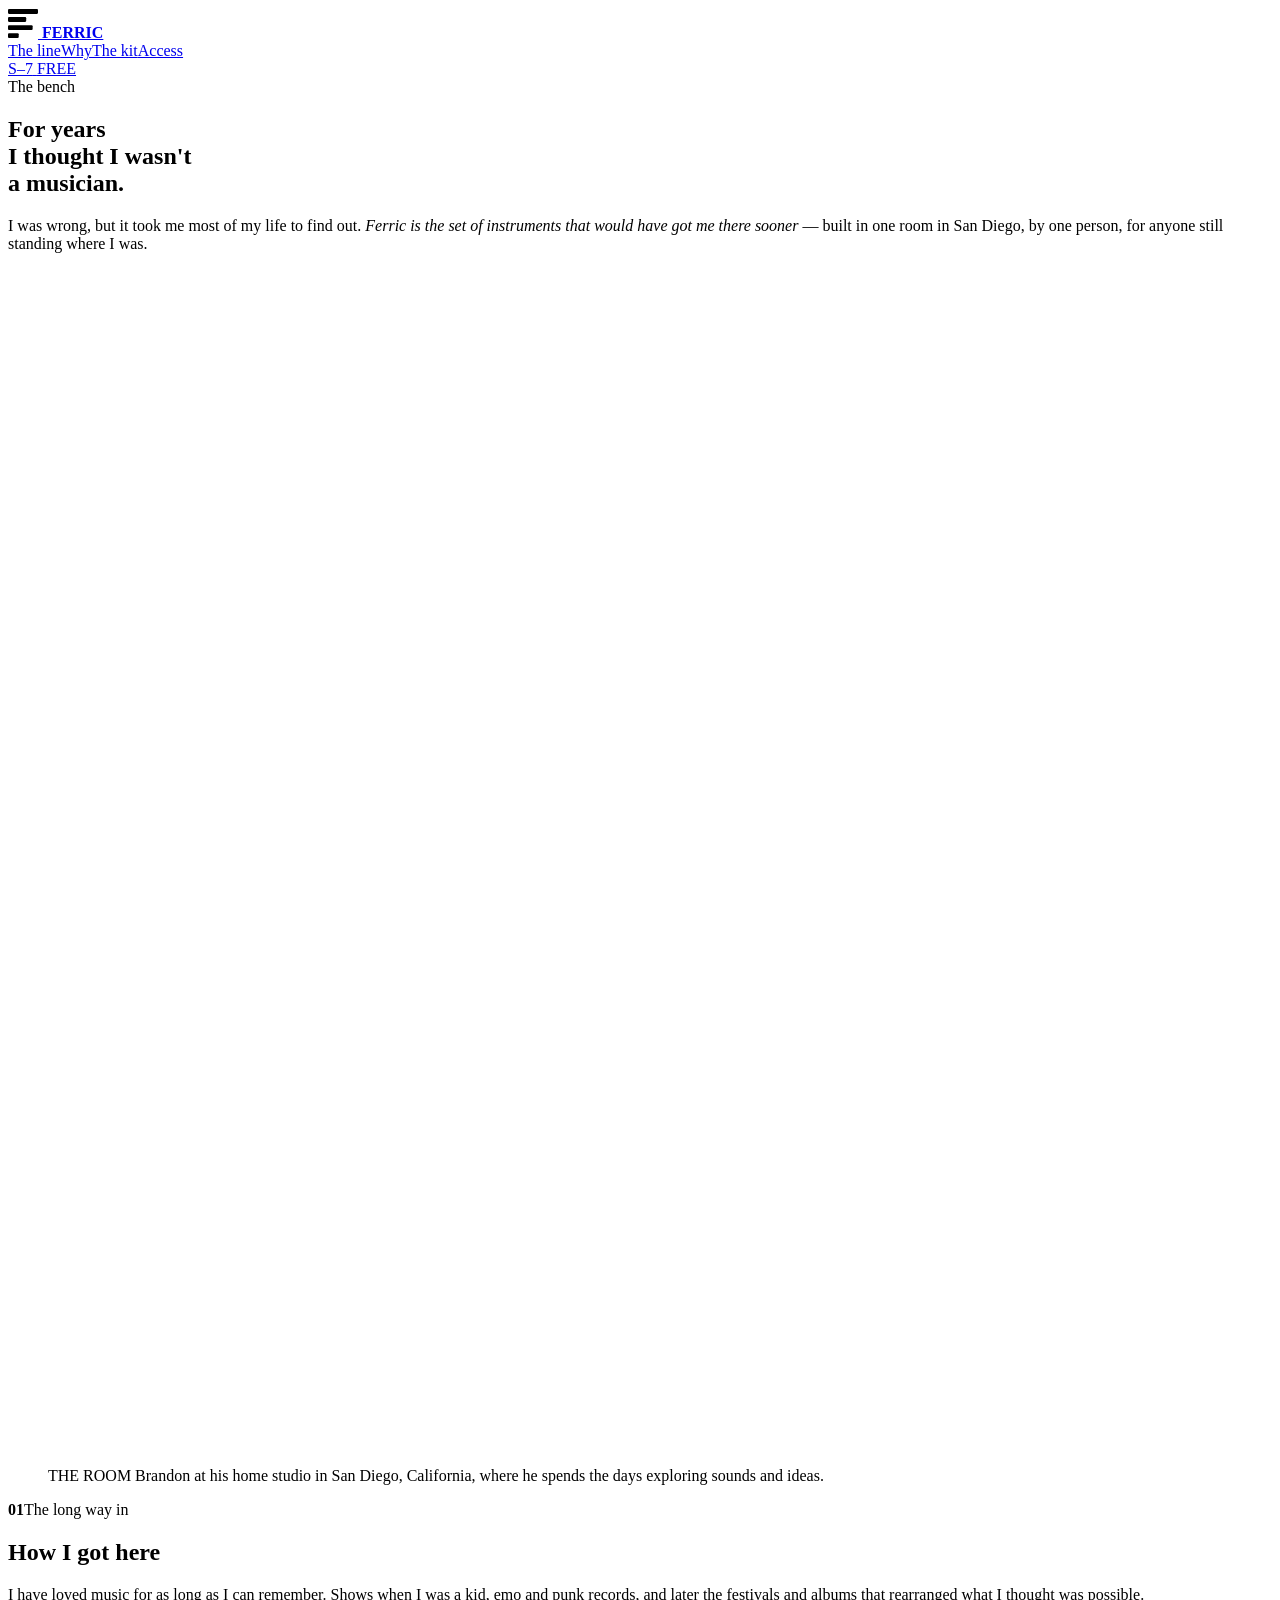
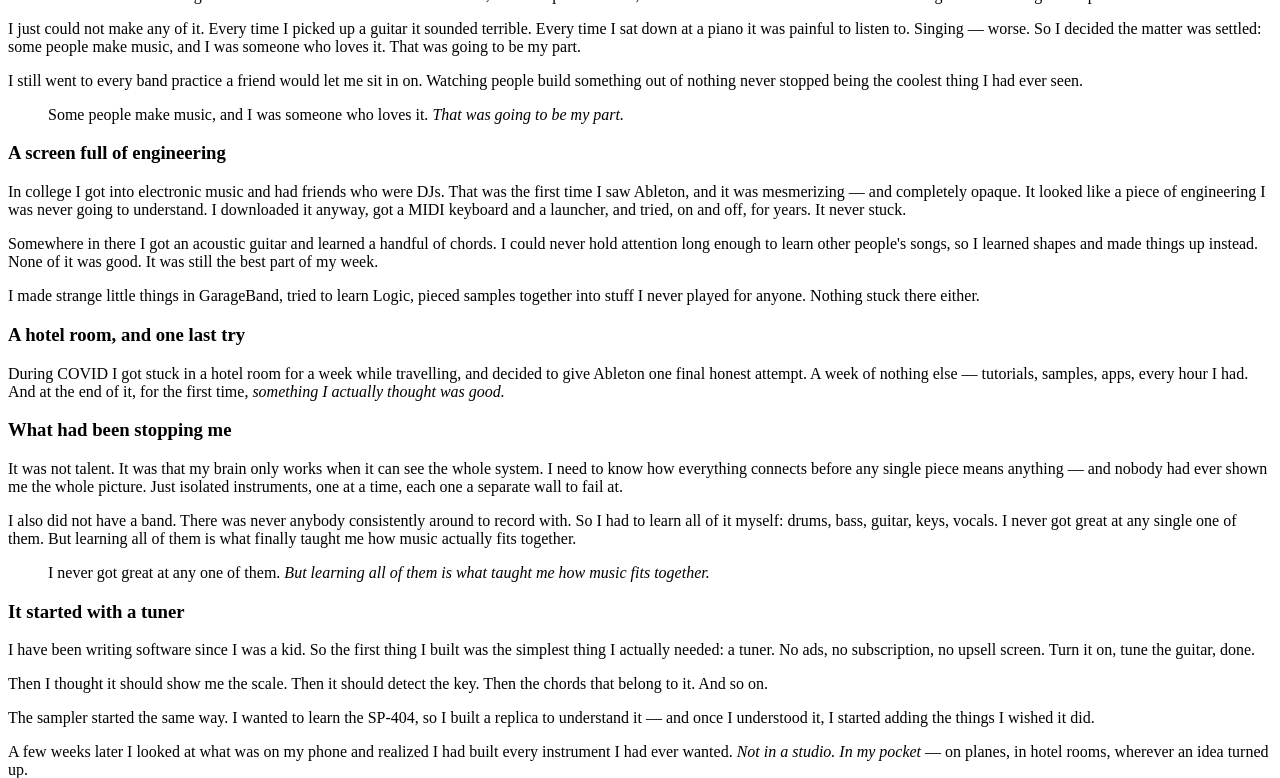
==== commit b25554ea: "About: the long way in" ====
--- a/about/index.html
+++ b/about/index.html
@@ -1,38 +1,85 @@
-<!DOCTYPE html><html lang="en"> <head><meta charset="UTF-8"><meta name="viewport" content="width=device-width, initial-scale=1.0"><title>About — FERRIC</title><meta name="description" content="Ferric is built by a working producer in San Diego — one room, a lot of gear, and a set of instruments made to bring people closer to the creative process."><meta name="theme-color" content="#0C0D10"><link rel="canonical" href="https://localastronaut.github.io/ferric-www/about/"><link rel="icon" type="image/svg+xml" href="/ferric-www/favicon.svg"><meta property="og:title" content="About — FERRIC"><meta property="og:description" content="Ferric is built by a working producer in San Diego — one room, a lot of gear, and a set of instruments made to bring people closer to the creative process."><meta property="og:type" content="website"><meta property="og:image" content="https://localastronaut.github.io/ferric-www/img/og-about.jpg"><meta property="og:image:width" content="1200"><meta property="og:image:height" content="630"><meta property="og:site_name" content="Ferric Instrument Works"><meta property="og:url" content="https://localastronaut.github.io/ferric-www/about/"><meta name="twitter:card" content="summary_large_image"><meta name="twitter:title" content="About — FERRIC"><meta name="twitter:description" content="Ferric is built by a working producer in San Diego — one room, a lot of gear, and a set of instruments made to bring people closer to the creative process."><meta name="twitter:image" content="https://localastronaut.github.io/ferric-www/img/og-about.jpg"><link rel="preconnect" href="https://fonts.googleapis.com"><link rel="preconnect" href="https://fonts.gstatic.com" crossorigin><link href="https://fonts.googleapis.com/css2?family=Archivo:wdth,wght@62..125,100..900&family=Cardo:ital,wght@0,400;0,700;1,400&family=IBM+Plex+Mono:wght@400;500;600&display=swap" rel="stylesheet"><script type="application/ld+json">{"@context":"https://schema.org","@type":"Organization","name":"Ferric Instrument Works","url":"https://localastronaut.github.io/","description":"Instrument works making pocket instruments — iOS and macOS music apps built with the soul and discipline of hardware.","slogan":"Instruments for people who finish things.","address":{"@type":"PostalAddress","addressLocality":"San Diego","addressRegion":"CA","addressCountry":"US"},"parentOrganization":{"@type":"Organization","name":"Wine-Dark LLC"}}</script><link rel="stylesheet" href="/ferric-www/_astro/faq.CMrUaf-W.css">
-<style>.a-hero[data-astro-cid-kh7btl4r]{padding:70px 0 34px;max-width:100%}.a-hero[data-astro-cid-kh7btl4r] h1[data-astro-cid-kh7btl4r]{font-family:var(--disp);font-variation-settings:"wdth" 120,"wght" 840;font-weight:840;font-size:clamp(32px,5.4vw,62px);line-height:1.02;letter-spacing:.02em;text-transform:uppercase;margin:16px 0 0}.a-hero[data-astro-cid-kh7btl4r] h1[data-astro-cid-kh7btl4r] .ox[data-astro-cid-kh7btl4r]{color:var(--oxide);text-shadow:0 0 44px var(--oxide-glow)}.a-hero[data-astro-cid-kh7btl4r] .dek[data-astro-cid-kh7btl4r]{margin-top:26px;color:var(--steel);font-size:18px;max-width:560px}.a-hero[data-astro-cid-kh7btl4r] .dek[data-astro-cid-kh7btl4r] em[data-astro-cid-kh7btl4r]{color:var(--bone);font-style:italic}.a-room[data-astro-cid-kh7btl4r]{margin:0 0 8px}.frame[data-astro-cid-kh7btl4r]{border-radius:16px;overflow:hidden;border:1px solid var(--line);background:var(--plate);box-shadow:0 30px 70px #00000080}.frame[data-astro-cid-kh7btl4r] img[data-astro-cid-kh7btl4r]{width:100%;height:auto;display:block}.a-room[data-astro-cid-kh7btl4r] figcaption[data-astro-cid-kh7btl4r]{display:flex;gap:18px;align-items:baseline;flex-wrap:wrap;margin-top:14px}.c-lbl[data-astro-cid-kh7btl4r]{font-family:var(--mono);font-size:9px;font-weight:600;letter-spacing:.22em;color:var(--oxide);white-space:nowrap}.c-txt[data-astro-cid-kh7btl4r]{color:#5b616a;font-size:14px;font-family:var(--serif);max-width:64ch}.c-txt[data-astro-cid-kh7btl4r] em[data-astro-cid-kh7btl4r]{color:var(--steel);font-style:italic}.cols[data-astro-cid-kh7btl4r]{display:grid;grid-template-columns:minmax(0,1.25fr) minmax(0,.75fr);gap:48px;align-items:start}.prose[data-astro-cid-kh7btl4r]{color:var(--steel);font-size:16.5px;margin-bottom:18px}.prose[data-astro-cid-kh7btl4r] em[data-astro-cid-kh7btl4r]{color:var(--bone);font-style:italic}.prose[data-astro-cid-kh7btl4r].wide{max-width:680px}.prose[data-astro-cid-kh7btl4r].lede{margin-bottom:34px}.prose[data-astro-cid-kh7btl4r].dim{color:#4e545d;font-family:var(--mono);font-size:11px;letter-spacing:.16em;text-transform:uppercase}.pull[data-astro-cid-kh7btl4r]{border-left:2px solid var(--oxide);padding-left:22px;font-family:var(--serif);font-style:italic;font-size:clamp(19px,2.4vw,23px);color:var(--bone);line-height:1.45}.a-vows[data-astro-cid-kh7btl4r]{background:var(--plate);border-top:1px solid var(--line);border-bottom:1px solid var(--line)}.vows[data-astro-cid-kh7btl4r]{display:grid;grid-template-columns:repeat(3,1fr);gap:16px}.vow[data-astro-cid-kh7btl4r]{border:1px solid var(--line);border-radius:14px;background:var(--black);padding:24px 22px}.vow[data-astro-cid-kh7btl4r] b[data-astro-cid-kh7btl4r]{display:block;margin-bottom:10px;font-family:var(--mono);font-size:10px;font-weight:600;letter-spacing:.22em;color:var(--signal)}.vow[data-astro-cid-kh7btl4r] p[data-astro-cid-kh7btl4r]{color:var(--steel);font-size:14.5px;font-family:var(--serif)}.a-photos[data-astro-cid-kh7btl4r] .grid[data-astro-cid-kh7btl4r]{display:grid;grid-template-columns:1fr 1fr;gap:16px}.a-photos[data-astro-cid-kh7btl4r] figure[data-astro-cid-kh7btl4r]{margin:0}.a-photos[data-astro-cid-kh7btl4r] img[data-astro-cid-kh7btl4r]{width:100%;aspect-ratio:3/2;object-fit:cover;display:block;border-radius:14px;border:1px solid var(--line)}.a-photos[data-astro-cid-kh7btl4r] figcaption[data-astro-cid-kh7btl4r]{margin-top:10px;font-family:var(--mono);font-size:9px;letter-spacing:.2em;color:#4e545d}.a-reach[data-astro-cid-kh7btl4r]{text-align:center}.a-reach[data-astro-cid-kh7btl4r] .prose[data-astro-cid-kh7btl4r]{margin-left:auto;margin-right:auto}.reach-row[data-astro-cid-kh7btl4r]{display:flex;gap:14px;justify-content:center;flex-wrap:wrap;margin-top:26px}@media(max-width:880px){.cols[data-astro-cid-kh7btl4r]{grid-template-columns:1fr;gap:32px}.vows[data-astro-cid-kh7btl4r],.a-photos[data-astro-cid-kh7btl4r] .grid[data-astro-cid-kh7btl4r]{grid-template-columns:1fr}}
-</style></head> <body>  <nav data-astro-cid-dmqpwcec> <div class="wrap" data-astro-cid-dmqpwcec> <a class="navmark" href="/ferric-www/" aria-label="Ferric home" data-astro-cid-dmqpwcec> <svg width="30" height="30" viewBox="0 0 56 56" aria-hidden="true" data-astro-cid-z4rqmwkl> <rect x="0" y="2" width="56" height="9" rx="2" fill="var(--oxide)" data-astro-cid-z4rqmwkl></rect><rect x="0" y="17" width="34" height="9" rx="2" fill="var(--bone)" data-astro-cid-z4rqmwkl></rect><rect x="0" y="32" width="46" height="9" rx="2" fill="var(--bone)" data-astro-cid-z4rqmwkl></rect><rect x="0" y="47" width="20" height="9" rx="2" fill="var(--bone)" data-astro-cid-z4rqmwkl></rect> </svg> <b data-astro-cid-z4rqmwkl>FERRIC</b>  </a> <div class="right" data-astro-cid-dmqpwcec> <div class="links" data-astro-cid-dmqpwcec> <a href="/ferric-www/#line" data-astro-cid-dmqpwcec><span class="sk" data-astro-cid-dmqpwcec>The line</span></a><a href="/ferric-www/#why" data-astro-cid-dmqpwcec><span class="sk" data-astro-cid-dmqpwcec>Why</span></a><a href="/ferric-www/#together" data-astro-cid-dmqpwcec><span class="sk" data-astro-cid-dmqpwcec>The kit</span></a><a href="/ferric-www/#access" data-astro-cid-dmqpwcec><span class="sk" data-astro-cid-dmqpwcec>Access</span></a> </div> <a class="cta" href="/ferric-www/s-7" data-astro-cid-dmqpwcec> <span class="cta-unit" data-astro-cid-dmqpwcec>S–7</span> <span class="cta-tag" data-astro-cid-dmqpwcec>FREE</span> </a> </div> </div> </nav>  <main class="about" data-astro-cid-kh7btl4r> <!-- WHO --> <section class="a-hero" data-astro-cid-kh7btl4r> <div class="wrap" data-astro-cid-kh7btl4r> <span class="sk sk-oxide" data-astro-cid-kh7btl4r>The bench</span> <h1 data-astro-cid-kh7btl4r>I make records.<br data-astro-cid-kh7btl4r>These are the tools<br data-astro-cid-kh7btl4r><span class="ox" data-astro-cid-kh7btl4r>I needed.</span></h1> <p class="dek" data-astro-cid-kh7btl4r>
-Ferric is one person in San Diego — a producer who spends his days in
-          this room, and builds instruments in the hours around it.
-<em data-astro-cid-kh7btl4r>Everything on this site comes off one bench.</em> </p> </div> </section> <!-- THE ROOM --> <figure class="a-room" data-astro-cid-kh7btl4r> <div class="wrap" data-astro-cid-kh7btl4r> <div class="frame" data-astro-cid-kh7btl4r> <img src="/ferric-www/img/about/studio.webp" srcset="/ferric-www/img/about/studio-sm.webp 1000w, /ferric-www/img/about/studio.webp 1800w" sizes="(max-width: 900px) 100vw, 1030px" width="1800" height="1194" alt="Brandon sitting in his home studio playing an acoustic guitar, surrounded by a Ludwig drum kit, a Fender combo amp, a Telecaster on the wall, studio monitors, an interface and a pedalboard on the floor" loading="eager" decoding="async" data-astro-cid-kh7btl4r> </div> <figcaption data-astro-cid-kh7btl4r> <span class="c-lbl" data-astro-cid-kh7btl4r>THE ROOM · SAN DIEGO</span> <span class="c-txt" data-astro-cid-kh7btl4r>
-Drums, a Telecaster on the wall, a Fender combo on the floor, a
-            pedalboard, a desk. <em data-astro-cid-kh7btl4r>Two of the machines in this photo are the
-            reason D–65 exists.</em> </span> </figcaption> </div> </figure> <!-- THE STORY --> <section class="a-story" data-astro-cid-kh7btl4r> <div class="wrap" data-astro-cid-kh7btl4r> <div class="sec-head" data-astro-cid-kh7btl4r> <span class="sk" data-astro-cid-kh7btl4r><b class="ix" data-astro-cid-kh7btl4r>01</b>Why any of this</span> <h2 data-astro-cid-kh7btl4r>Made by somebody who uses them</h2> </div> <div class="cols" data-astro-cid-kh7btl4r> <div data-astro-cid-kh7btl4r> <p class="prose" data-astro-cid-kh7btl4r>
-I have been making music my whole life — guitars, drums, synths,
-              a sampler, an oud, and a room that has slowly filled up with gear
-              that earned its wear. Producing is what I do with my days.
-<em data-astro-cid-kh7btl4r>These instruments come out of that, not out of a product
-              meeting.</em> </p> <p class="prose" data-astro-cid-kh7btl4r>
-Somewhere in the middle of making a record I noticed the obvious
-              thing: the most powerful machine I owned was the one in my
-              pocket, and there was nothing on it I actually wanted to play.
-              Plenty of apps — but apps that demo well and teach nothing, that
-              keep nothing worth keeping, that treat a phone like a toy because
-              it happens to be small.
-</p> <p class="prose" data-astro-cid-kh7btl4r>
-Meanwhile the hardware in this room was doing the opposite.
-              Teaching me what a filter does by letting me turn it. Keeping the
-              2 a.m. take. Getting better as it wore in. <em data-astro-cid-kh7btl4r>I wanted that on
-              the thing I always have with me.</em> </p> <p class="prose" data-astro-cid-kh7btl4r>
-So I started building it. One instrument at a time, one panel at
-              a time, in the hours around the records.
-</p> </div> <blockquote class="pull" data-astro-cid-kh7btl4r> <p data-astro-cid-kh7btl4r>“If somebody leaves one of these understanding spring reverb
-            well enough to go buy a real tank, <em data-astro-cid-kh7btl4r>the app worked.</em>”</p> </blockquote> </div> </div> </section> <!-- WHAT IT'S FOR --> <section class="a-vows" data-astro-cid-kh7btl4r> <div class="wrap" data-astro-cid-kh7btl4r> <div class="sec-head" data-astro-cid-kh7btl4r> <span class="sk" data-astro-cid-kh7btl4r><b class="ix" data-astro-cid-kh7btl4r>02</b>What the shop is for</span> <h2 data-astro-cid-kh7btl4r>Closer to the instrument, not further from it</h2> </div> <p class="prose wide lede" data-astro-cid-kh7btl4r>
-The goal is not to replace the gear in this room. It is to
-<em data-astro-cid-kh7btl4r>bring people closer to it</em> — to the instruments, and to the
-          part of making something where you are actually deciding. If one of
-          these sends somebody out to buy a real amp, a real synth, a real
-          four-track, that is the best outcome I can think of.
-</p> <div class="vows" data-astro-cid-kh7btl4r> <div class="vow" data-astro-cid-kh7btl4r> <b data-astro-cid-kh7btl4r>INSPIRE, BOTH WAYS</b> <p data-astro-cid-kh7btl4r>I build these to get myself unstuck as much as anyone else. Every one exists because a record needed it.</p> </div> <div class="vow" data-astro-cid-kh7btl4r> <b data-astro-cid-kh7btl4r>TEACH BY PLAYING</b> <p data-astro-cid-kh7btl4r>Labelled panels, no menus, no tutorials. You learn what a control does the way you always have — by turning it and listening.</p> </div> <div class="vow" data-astro-cid-kh7btl4r> <b data-astro-cid-kh7btl4r>REACHABLE, AND LASTING</b> <p data-astro-cid-kh7btl4r>Priced so a kid with a used phone can own the shelf, free to anyone who asks, and bought once. No subscription, no account, works offline forever.</p> </div> </div> </div> </section>  <!-- SALTON --> <section class="a-music" data-astro-cid-kh7btl4r> <div class="wrap" data-astro-cid-kh7btl4r> <div class="sec-head" data-astro-cid-kh7btl4r> <span class="sk" data-astro-cid-kh7btl4r><b class="ix" data-astro-cid-kh7btl4r>03</b>The proof</span> <h2 data-astro-cid-kh7btl4r>These are practice tools for a real project</h2> </div> <p class="prose wide" data-astro-cid-kh7btl4r>
+<!DOCTYPE html><html lang="en"> <head><meta charset="UTF-8"><meta name="viewport" content="width=device-width, initial-scale=1.0"><title>About — FERRIC</title><meta name="description" content="For years I thought I wasn't a musician. Ferric is built by a producer in San Diego who took the long way in — and is making the instruments that would have got him there sooner."><meta name="theme-color" content="#0C0D10"><link rel="canonical" href="https://localastronaut.github.io/ferric-www/about/"><link rel="icon" type="image/svg+xml" href="/ferric-www/favicon.svg"><meta property="og:title" content="About — FERRIC"><meta property="og:description" content="For years I thought I wasn't a musician. Ferric is built by a producer in San Diego who took the long way in — and is making the instruments that would have got him there sooner."><meta property="og:type" content="website"><meta property="og:image" content="https://localastronaut.github.io/ferric-www/img/og-about.jpg"><meta property="og:image:width" content="1200"><meta property="og:image:height" content="630"><meta property="og:site_name" content="Ferric Instrument Works"><meta property="og:url" content="https://localastronaut.github.io/ferric-www/about/"><meta name="twitter:card" content="summary_large_image"><meta name="twitter:title" content="About — FERRIC"><meta name="twitter:description" content="For years I thought I wasn't a musician. Ferric is built by a producer in San Diego who took the long way in — and is making the instruments that would have got him there sooner."><meta name="twitter:image" content="https://localastronaut.github.io/ferric-www/img/og-about.jpg"><link rel="preconnect" href="https://fonts.googleapis.com"><link rel="preconnect" href="https://fonts.gstatic.com" crossorigin><link href="https://fonts.googleapis.com/css2?family=Archivo:wdth,wght@62..125,100..900&family=Cardo:ital,wght@0,400;0,700;1,400&family=IBM+Plex+Mono:wght@400;500;600&display=swap" rel="stylesheet"><script type="application/ld+json">{"@context":"https://schema.org","@type":"Organization","name":"Ferric Instrument Works","url":"https://localastronaut.github.io/","description":"Instrument works making pocket instruments — iOS and macOS music apps built with the soul and discipline of hardware.","slogan":"Instruments for people who finish things.","address":{"@type":"PostalAddress","addressLocality":"San Diego","addressRegion":"CA","addressCountry":"US"},"parentOrganization":{"@type":"Organization","name":"Wine-Dark LLC"}}</script><link rel="stylesheet" href="/ferric-www/_astro/faq.CMrUaf-W.css">
+<link rel="stylesheet" href="/ferric-www/_astro/about.BWHogV2W.css"></head> <body>  <nav data-astro-cid-dmqpwcec> <div class="wrap" data-astro-cid-dmqpwcec> <a class="navmark" href="/ferric-www/" aria-label="Ferric home" data-astro-cid-dmqpwcec> <svg width="30" height="30" viewBox="0 0 56 56" aria-hidden="true" data-astro-cid-z4rqmwkl> <rect x="0" y="2" width="56" height="9" rx="2" fill="var(--oxide)" data-astro-cid-z4rqmwkl></rect><rect x="0" y="17" width="34" height="9" rx="2" fill="var(--bone)" data-astro-cid-z4rqmwkl></rect><rect x="0" y="32" width="46" height="9" rx="2" fill="var(--bone)" data-astro-cid-z4rqmwkl></rect><rect x="0" y="47" width="20" height="9" rx="2" fill="var(--bone)" data-astro-cid-z4rqmwkl></rect> </svg> <b data-astro-cid-z4rqmwkl>FERRIC</b>  </a> <div class="right" data-astro-cid-dmqpwcec> <div class="links" data-astro-cid-dmqpwcec> <a href="/ferric-www/#line" data-astro-cid-dmqpwcec><span class="sk" data-astro-cid-dmqpwcec>The line</span></a><a href="/ferric-www/#why" data-astro-cid-dmqpwcec><span class="sk" data-astro-cid-dmqpwcec>Why</span></a><a href="/ferric-www/#together" data-astro-cid-dmqpwcec><span class="sk" data-astro-cid-dmqpwcec>The kit</span></a><a href="/ferric-www/#access" data-astro-cid-dmqpwcec><span class="sk" data-astro-cid-dmqpwcec>Access</span></a> </div> <a class="cta" href="/ferric-www/s-7" data-astro-cid-dmqpwcec> <span class="cta-unit" data-astro-cid-dmqpwcec>S–7</span> <span class="cta-tag" data-astro-cid-dmqpwcec>FREE</span> </a> </div> </div> </nav>  <main class="about" data-astro-cid-kh7btl4r> <!-- WHO --> <section class="a-hero" data-astro-cid-kh7btl4r> <div class="wrap" data-astro-cid-kh7btl4r> <span class="sk sk-oxide" data-astro-cid-kh7btl4r>The bench</span> <h1 data-astro-cid-kh7btl4r>For years<br data-astro-cid-kh7btl4r>I thought I wasn't<br data-astro-cid-kh7btl4r><span class="ox" data-astro-cid-kh7btl4r>a musician.</span></h1> <p class="dek" data-astro-cid-kh7btl4r>
+I was wrong, but it took me most of my life to find out.
+<em data-astro-cid-kh7btl4r>Ferric is the set of instruments that would have got me there
+          sooner</em> — built in one room in San Diego, by one person, for
+          anyone still standing where I was.
+</p> </div> </section> <!-- THE ROOM --> <figure class="a-room" data-astro-cid-kh7btl4r> <div class="wrap" data-astro-cid-kh7btl4r> <div class="frame" data-astro-cid-kh7btl4r> <img src="/ferric-www/img/about/studio.webp" srcset="/ferric-www/img/about/studio-sm.webp 1000w, /ferric-www/img/about/studio.webp 1800w" sizes="(max-width: 900px) 100vw, 1030px" width="1800" height="1194" alt="Brandon playing acoustic guitar in his home studio in San Diego, surrounded by a drum kit, a Telecaster on the wall, a Fender combo amp, studio monitors and a pedalboard" loading="eager" decoding="async" data-astro-cid-kh7btl4r> </div> <figcaption data-astro-cid-kh7btl4r> <span class="c-lbl" data-astro-cid-kh7btl4r>THE ROOM</span> <span class="c-txt" data-astro-cid-kh7btl4r>
+Brandon at his home studio in San Diego, California, where he
+            spends the days exploring sounds and ideas.
+</span> </figcaption> </div> </figure> <!-- THE STORY --> <section class="a-story" data-astro-cid-kh7btl4r> <div class="wrap" data-astro-cid-kh7btl4r> <div class="sec-head" data-astro-cid-kh7btl4r> <span class="sk" data-astro-cid-kh7btl4r><b class="ix" data-astro-cid-kh7btl4r>01</b>The long way in</span> <h2 data-astro-cid-kh7btl4r>How I got here</h2> </div> <div class="read" data-astro-cid-kh7btl4r> <p data-astro-cid-kh7btl4r>
+I have loved music for as long as I can remember. Shows when I was
+            a kid, emo and punk records, and later the festivals and albums
+            that rearranged what I thought was possible.
+</p> <p data-astro-cid-kh7btl4r>
+I just could not make any of it. Every time I picked up a guitar it
+            sounded terrible. Every time I sat down at a piano it was painful
+            to listen to. Singing — worse. So I decided the matter was settled:
+            some people make music, and I was someone who loves it. That was
+            going to be my part.
+</p> <p data-astro-cid-kh7btl4r>
+I still went to every band practice a friend would let me sit in
+            on. Watching people build something out of nothing never stopped
+            being the coolest thing I had ever seen.
+</p> <blockquote class="pull" data-astro-cid-kh7btl4r> <p data-astro-cid-kh7btl4r>Some people make music, and I was someone who loves it.
+<em data-astro-cid-kh7btl4r>That was going to be my part.</em></p> </blockquote> <h3 data-astro-cid-kh7btl4r>A screen full of engineering</h3> <p data-astro-cid-kh7btl4r>
+In college I got into electronic music and had friends who were
+            DJs. That was the first time I saw Ableton, and it was mesmerizing
+            — and completely opaque. It looked like a piece of engineering I
+            was never going to understand. I downloaded it anyway, got a MIDI
+            keyboard and a launcher, and tried, on and off, for years. It never
+            stuck.
+</p> <p data-astro-cid-kh7btl4r>
+Somewhere in there I got an acoustic guitar and learned a handful
+            of chords. I could never hold attention long enough to learn other
+            people's songs, so I learned shapes and made things up instead.
+            None of it was good. It was still the best part of my week.
+</p> <p data-astro-cid-kh7btl4r>
+I made strange little things in GarageBand, tried to learn Logic,
+            pieced samples together into stuff I never played for anyone.
+            Nothing stuck there either.
+</p> <h3 data-astro-cid-kh7btl4r>A hotel room, and one last try</h3> <p data-astro-cid-kh7btl4r>
+During COVID I got stuck in a hotel room for a week while
+            travelling, and decided to give Ableton one final honest attempt. A
+            week of nothing else — tutorials, samples, apps, every hour I had.
+            And at the end of it, for the first time, <em data-astro-cid-kh7btl4r>something I actually
+            thought was good.</em> </p> <h3 data-astro-cid-kh7btl4r>What had been stopping me</h3> <p data-astro-cid-kh7btl4r>
+It was not talent. It was that my brain only works when it can see
+            the whole system. I need to know how everything connects before any
+            single piece means anything — and nobody had ever shown me the
+            whole picture. Just isolated instruments, one at a time, each one a
+            separate wall to fail at.
+</p> <p data-astro-cid-kh7btl4r>
+I also did not have a band. There was never anybody consistently
+            around to record with. So I had to learn all of it myself: drums,
+            bass, guitar, keys, vocals. I never got great at any single one of
+            them. But learning all of them is what finally taught me how music
+            actually fits together.
+</p> <blockquote class="pull" data-astro-cid-kh7btl4r> <p data-astro-cid-kh7btl4r>I never got great at any one of them. <em data-astro-cid-kh7btl4r>But learning all of
+            them is what taught me how music fits together.</em></p> </blockquote> <h3 data-astro-cid-kh7btl4r>It started with a tuner</h3> <p data-astro-cid-kh7btl4r>
+I have been writing software since I was a kid. So the first thing
+            I built was the simplest thing I actually needed: a tuner. No ads,
+            no subscription, no upsell screen. Turn it on, tune the guitar,
+            done.
+</p> <p data-astro-cid-kh7btl4r>
+Then I thought it should show me the scale. Then it should detect
+            the key. Then the chords that belong to it. And so on.
+</p> <p data-astro-cid-kh7btl4r>
+The sampler started the same way. I wanted to learn the SP-404, so
+            I built a replica to understand it — and once I understood it, I
+            started adding the things I wished it did.
+</p> <p data-astro-cid-kh7btl4r>
+A few weeks later I looked at what was on my phone and realized I
+            had built every instrument I had ever wanted. <em data-astro-cid-kh7btl4r>Not in a studio.
+            In my pocket</em> — on planes, in hotel rooms, wherever an idea
+            turned up.
+</p> </div> </div> </section> <!-- WHAT IT'S FOR --> <section class="a-vows" data-astro-cid-kh7btl4r> <div class="wrap" data-astro-cid-kh7btl4r> <div class="sec-head" data-astro-cid-kh7btl4r> <span class="sk" data-astro-cid-kh7btl4r><b class="ix" data-astro-cid-kh7btl4r>02</b>What it's for</span> <h2 data-astro-cid-kh7btl4r>Lower the door, not the ceiling</h2> </div> <p class="prose wide lede" data-astro-cid-kh7btl4r>
+My goal with Ferric is to introduce people to music in a way that
+          does not require you to already be a musician. <em data-astro-cid-kh7btl4r>I am not going to
+          pretend the work disappears</em> — getting deep at any of this still
+          takes time and real effort, and it should. But the door should not be
+          the hard part, and for me it was the hard part for twenty years.
+</p> <div class="vows" data-astro-cid-kh7btl4r> <div class="vow" data-astro-cid-kh7btl4r> <b data-astro-cid-kh7btl4r>SHOW THE WHOLE SYSTEM</b> <p data-astro-cid-kh7btl4r>The instruments are a connected kit on purpose. Seeing how tuning, playing, amping and recording fit together is the thing that finally made music make sense to me.</p> </div> <div class="vow" data-astro-cid-kh7btl4r> <b data-astro-cid-kh7btl4r>NO WALL AT THE DOOR</b> <p data-astro-cid-kh7btl4r>Labelled panels, no menus, no manuals you have to survive first. Pick it up, make a sound, and learn what the control does by turning it.</p> </div> <div class="vow" data-astro-cid-kh7btl4r> <b data-astro-cid-kh7btl4r>THEN GO DEEPER</b> <p data-astro-cid-kh7btl4r>If one of these sends you off to buy a real amp, a real synth, a real four-track — or to finally finish something that matters to you — it worked.</p> </div> </div> </div> </section>  <!-- SALTON --> <section class="a-music" data-astro-cid-kh7btl4r> <div class="wrap" data-astro-cid-kh7btl4r> <div class="sec-head" data-astro-cid-kh7btl4r> <span class="sk" data-astro-cid-kh7btl4r><b class="ix" data-astro-cid-kh7btl4r>03</b>The proof</span> <h2 data-astro-cid-kh7btl4r>These are practice tools for a real project</h2> </div> <p class="prose wide" data-astro-cid-kh7btl4r>
 I release music as <b data-astro-cid-kh7btl4r>SALTON</b> — desert psych, atmospheric, made on
           exactly this gear. <em data-astro-cid-kh7btl4r>The records are the demo.</em> If the tools
           were not good enough to finish real songs on, I would find out long
@@ -41,6 +88,6 @@
 Tracks and links land here
 </p> </div> </section> <!-- REACH --> <section class="a-reach" data-astro-cid-kh7btl4r> <div class="wrap" data-astro-cid-kh7btl4r> <h2 data-astro-cid-kh7btl4r>Say hello</h2> <p class="prose wide" data-astro-cid-kh7btl4r>
 I read everything. Bug reports, arguments about what a control should
-          do, a track you made on one of these — it all goes to one inbox, and
-          a person answers.
+          do, or a track you made on one of these — <em data-astro-cid-kh7btl4r>especially that last
+          one.</em> It all goes to one inbox, and a person answers.
 </p> <div class="reach-row" data-astro-cid-kh7btl4r> <a class="btn solid" href="/ferric-www/#beta" data-astro-cid-kh7btl4r>Join the bench list</a> <a class="btn ghost" href="mailto:hello@ferric.works" data-astro-cid-kh7btl4r>hello@ferric.works</a> </div> </div> </section> </main> <footer data-astro-cid-sz7xmlte> <div class="wrap" data-astro-cid-sz7xmlte> <div class="cols" data-astro-cid-sz7xmlte> <div class="col brand" data-astro-cid-sz7xmlte> <div class="navmark" data-astro-cid-sz7xmlte> <svg width="30" height="30" viewBox="0 0 56 56" aria-hidden="true" data-astro-cid-z4rqmwkl> <rect x="0" y="2" width="56" height="9" rx="2" fill="var(--oxide)" data-astro-cid-z4rqmwkl></rect><rect x="0" y="17" width="34" height="9" rx="2" fill="var(--bone)" data-astro-cid-z4rqmwkl></rect><rect x="0" y="32" width="46" height="9" rx="2" fill="var(--bone)" data-astro-cid-z4rqmwkl></rect><rect x="0" y="47" width="20" height="9" rx="2" fill="var(--bone)" data-astro-cid-z4rqmwkl></rect> </svg> <b data-astro-cid-z4rqmwkl>FERRIC</b>  </div> <p class="sig" data-astro-cid-sz7xmlte>Instruments for people who finish things.</p> <a class="access" href="/ferric-www/#access" data-astro-cid-sz7xmlte>If the price is the problem, say so →</a> </div> <div class="col" data-astro-cid-sz7xmlte> <b class="c-head" data-astro-cid-sz7xmlte>THE LINE</b> <ul data-astro-cid-sz7xmlte> <li data-astro-cid-sz7xmlte><a href="/ferric-www/s-7" data-astro-cid-sz7xmlte>S–7 <span data-astro-cid-sz7xmlte>Pocket tuner</span></a></li><li data-astro-cid-sz7xmlte><a href="/ferric-www/p-16" data-astro-cid-sz7xmlte>P–16 <span data-astro-cid-sz7xmlte>Pocket sampler</span></a></li><li data-astro-cid-sz7xmlte><a href="/ferric-www/j-17" data-astro-cid-sz7xmlte>J–17 <span data-astro-cid-sz7xmlte>Poly synth</span></a></li><li data-astro-cid-sz7xmlte><a href="/ferric-www/d-65" data-astro-cid-sz7xmlte>D–65 <span data-astro-cid-sz7xmlte>Amp &amp; effects</span></a></li><li data-astro-cid-sz7xmlte><a href="/ferric-www/t-6" data-astro-cid-sz7xmlte>T–6 <span data-astro-cid-sz7xmlte>Tape machine</span></a></li><li data-astro-cid-sz7xmlte><a href="/ferric-www/l-1" data-astro-cid-sz7xmlte>L–1 <span data-astro-cid-sz7xmlte>Library</span></a></li> </ul> </div> <div class="col" data-astro-cid-sz7xmlte> <b class="c-head" data-astro-cid-sz7xmlte>THE SHOP</b> <ul data-astro-cid-sz7xmlte> <li data-astro-cid-sz7xmlte><a href="/ferric-www/about" data-astro-cid-sz7xmlte>About</a></li> <li data-astro-cid-sz7xmlte><a href="/ferric-www/#rig" data-astro-cid-sz7xmlte>The Ferric Rack</a></li> <li data-astro-cid-sz7xmlte><a href="/ferric-www/#deal" data-astro-cid-sz7xmlte>The deal</a></li> <li data-astro-cid-sz7xmlte><a href="/ferric-www/#beta" data-astro-cid-sz7xmlte>Join the beta</a></li> </ul> </div> <div class="col" data-astro-cid-sz7xmlte> <b class="c-head" data-astro-cid-sz7xmlte>HELP</b> <ul data-astro-cid-sz7xmlte> <li data-astro-cid-sz7xmlte><a href="/ferric-www/faq" data-astro-cid-sz7xmlte>FAQ</a></li> <li data-astro-cid-sz7xmlte><a href="/ferric-www/support" data-astro-cid-sz7xmlte>Support</a></li> <li data-astro-cid-sz7xmlte><a href="/ferric-www/privacy" data-astro-cid-sz7xmlte>Privacy</a></li> <li data-astro-cid-sz7xmlte><a href="/ferric-www/terms" data-astro-cid-sz7xmlte>Terms</a></li> </ul> </div> </div> <div class="baseline" data-astro-cid-sz7xmlte> <span class="sk" data-astro-cid-sz7xmlte>Fe · 26 · A Wine-Dark line · San Diego, Calif.</span> <div class="badge-col" data-astro-cid-sz7xmlte> <span class="boxmark" data-astro-cid-sz7xmlte>FERRIC</span> <span class="est" data-astro-cid-sz7xmlte>INSTRUMENT WORKS · EST. '26</span> </div> </div> </div> </footer>   </body></html> 
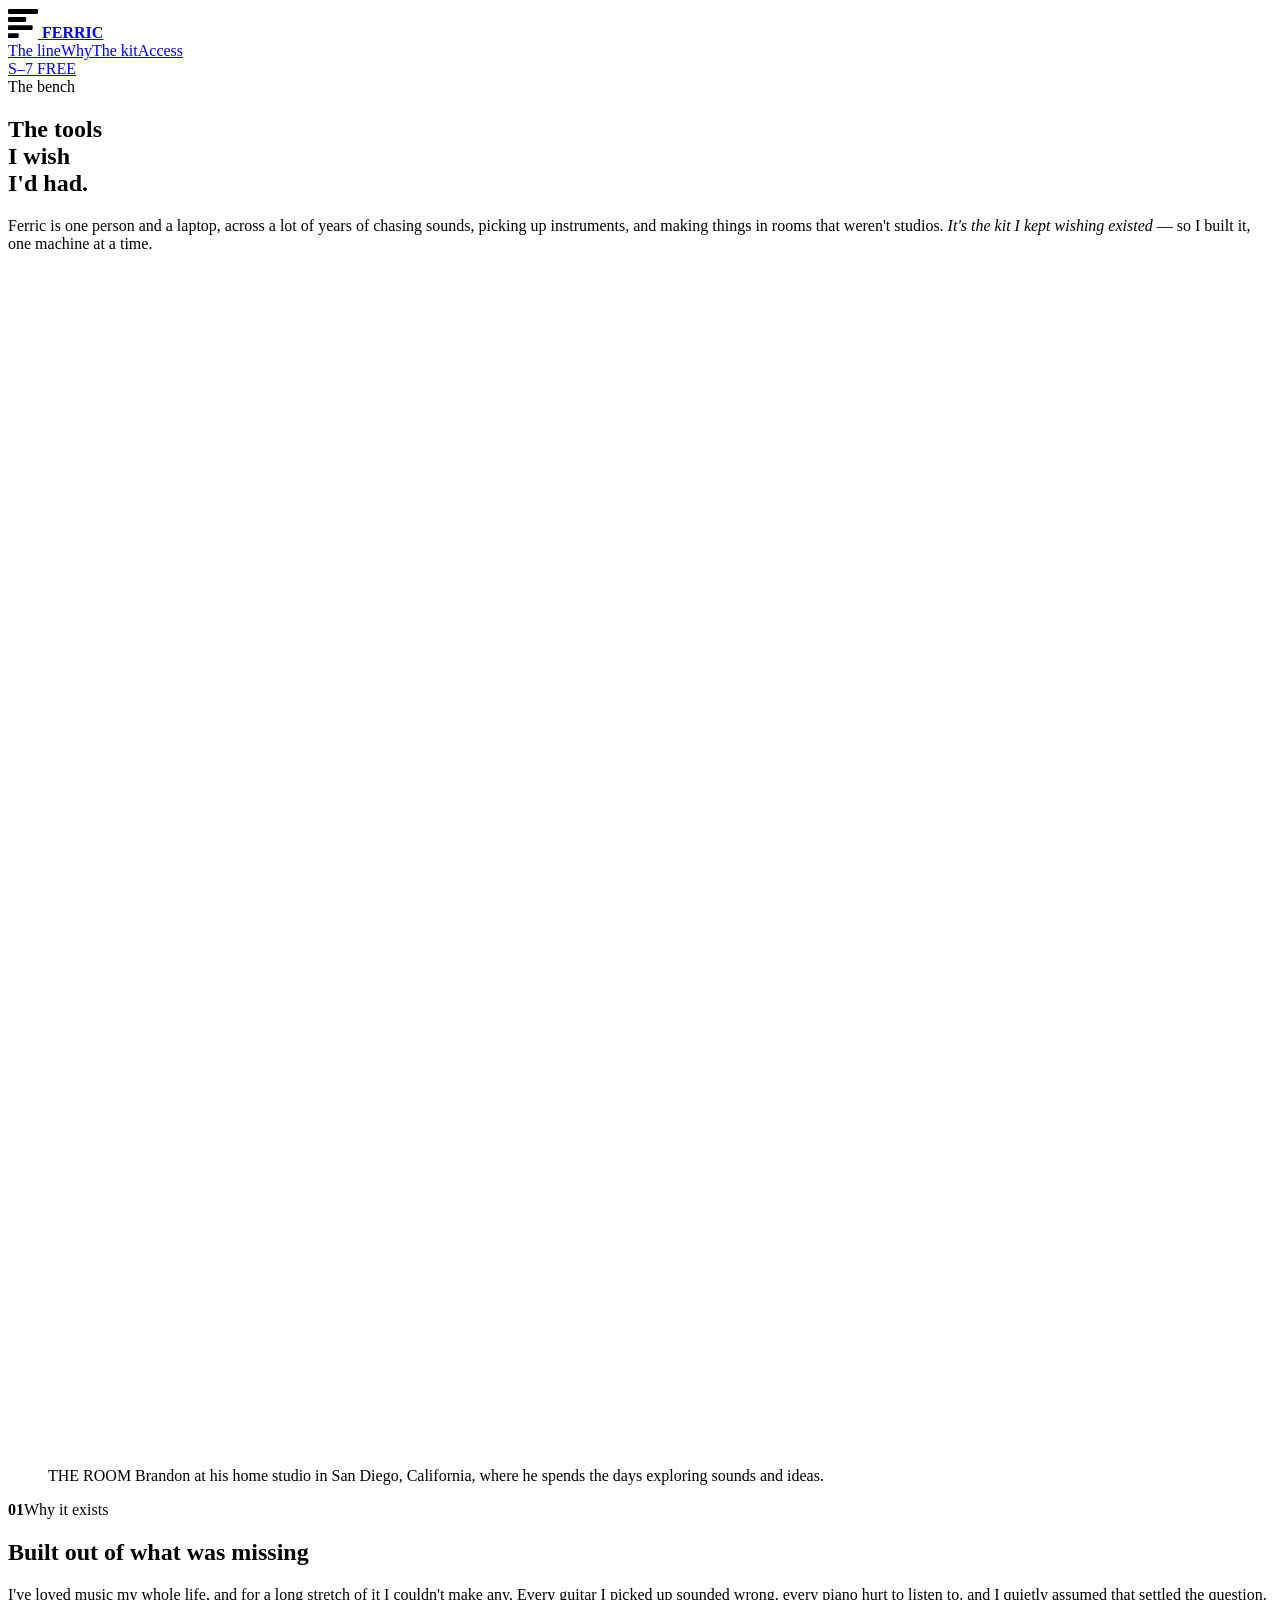
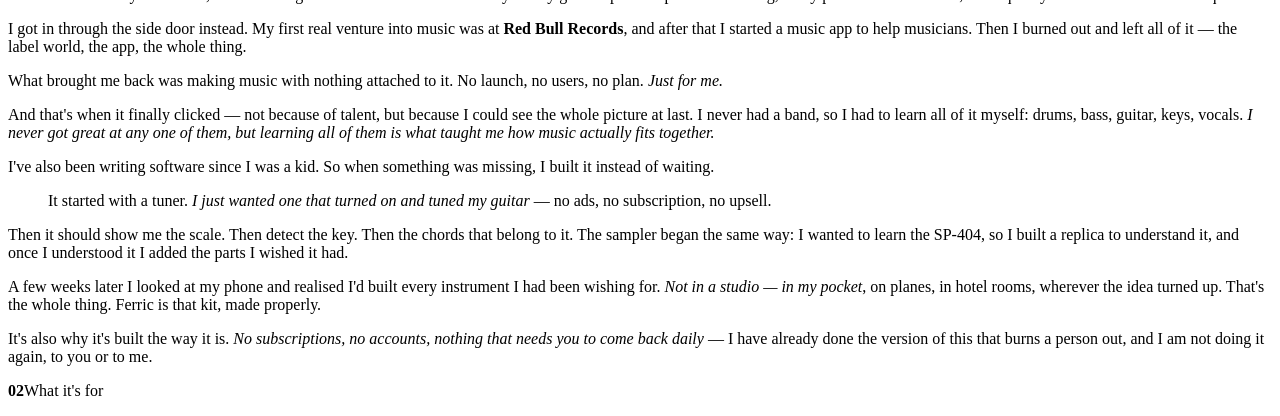
==== commit 7d917fbb: "About: the tools I wish I'd had" ====
--- a/about/index.html
+++ b/about/index.html
@@ -1,89 +1,64 @@
-<!DOCTYPE html><html lang="en"> <head><meta charset="UTF-8"><meta name="viewport" content="width=device-width, initial-scale=1.0"><title>About — FERRIC</title><meta name="description" content="For years I thought I wasn't a musician. Ferric is built by a producer in San Diego who took the long way in — and is making the instruments that would have got him there sooner."><meta name="theme-color" content="#0C0D10"><link rel="canonical" href="https://localastronaut.github.io/ferric-www/about/"><link rel="icon" type="image/svg+xml" href="/ferric-www/favicon.svg"><meta property="og:title" content="About — FERRIC"><meta property="og:description" content="For years I thought I wasn't a musician. Ferric is built by a producer in San Diego who took the long way in — and is making the instruments that would have got him there sooner."><meta property="og:type" content="website"><meta property="og:image" content="https://localastronaut.github.io/ferric-www/img/og-about.jpg"><meta property="og:image:width" content="1200"><meta property="og:image:height" content="630"><meta property="og:site_name" content="Ferric Instrument Works"><meta property="og:url" content="https://localastronaut.github.io/ferric-www/about/"><meta name="twitter:card" content="summary_large_image"><meta name="twitter:title" content="About — FERRIC"><meta name="twitter:description" content="For years I thought I wasn't a musician. Ferric is built by a producer in San Diego who took the long way in — and is making the instruments that would have got him there sooner."><meta name="twitter:image" content="https://localastronaut.github.io/ferric-www/img/og-about.jpg"><link rel="preconnect" href="https://fonts.googleapis.com"><link rel="preconnect" href="https://fonts.gstatic.com" crossorigin><link href="https://fonts.googleapis.com/css2?family=Archivo:wdth,wght@62..125,100..900&family=Cardo:ital,wght@0,400;0,700;1,400&family=IBM+Plex+Mono:wght@400;500;600&display=swap" rel="stylesheet"><script type="application/ld+json">{"@context":"https://schema.org","@type":"Organization","name":"Ferric Instrument Works","url":"https://localastronaut.github.io/","description":"Instrument works making pocket instruments — iOS and macOS music apps built with the soul and discipline of hardware.","slogan":"Instruments for people who finish things.","address":{"@type":"PostalAddress","addressLocality":"San Diego","addressRegion":"CA","addressCountry":"US"},"parentOrganization":{"@type":"Organization","name":"Wine-Dark LLC"}}</script><link rel="stylesheet" href="/ferric-www/_astro/faq.CMrUaf-W.css">
-<link rel="stylesheet" href="/ferric-www/_astro/about.BWHogV2W.css"></head> <body>  <nav data-astro-cid-dmqpwcec> <div class="wrap" data-astro-cid-dmqpwcec> <a class="navmark" href="/ferric-www/" aria-label="Ferric home" data-astro-cid-dmqpwcec> <svg width="30" height="30" viewBox="0 0 56 56" aria-hidden="true" data-astro-cid-z4rqmwkl> <rect x="0" y="2" width="56" height="9" rx="2" fill="var(--oxide)" data-astro-cid-z4rqmwkl></rect><rect x="0" y="17" width="34" height="9" rx="2" fill="var(--bone)" data-astro-cid-z4rqmwkl></rect><rect x="0" y="32" width="46" height="9" rx="2" fill="var(--bone)" data-astro-cid-z4rqmwkl></rect><rect x="0" y="47" width="20" height="9" rx="2" fill="var(--bone)" data-astro-cid-z4rqmwkl></rect> </svg> <b data-astro-cid-z4rqmwkl>FERRIC</b>  </a> <div class="right" data-astro-cid-dmqpwcec> <div class="links" data-astro-cid-dmqpwcec> <a href="/ferric-www/#line" data-astro-cid-dmqpwcec><span class="sk" data-astro-cid-dmqpwcec>The line</span></a><a href="/ferric-www/#why" data-astro-cid-dmqpwcec><span class="sk" data-astro-cid-dmqpwcec>Why</span></a><a href="/ferric-www/#together" data-astro-cid-dmqpwcec><span class="sk" data-astro-cid-dmqpwcec>The kit</span></a><a href="/ferric-www/#access" data-astro-cid-dmqpwcec><span class="sk" data-astro-cid-dmqpwcec>Access</span></a> </div> <a class="cta" href="/ferric-www/s-7" data-astro-cid-dmqpwcec> <span class="cta-unit" data-astro-cid-dmqpwcec>S–7</span> <span class="cta-tag" data-astro-cid-dmqpwcec>FREE</span> </a> </div> </div> </nav>  <main class="about" data-astro-cid-kh7btl4r> <!-- WHO --> <section class="a-hero" data-astro-cid-kh7btl4r> <div class="wrap" data-astro-cid-kh7btl4r> <span class="sk sk-oxide" data-astro-cid-kh7btl4r>The bench</span> <h1 data-astro-cid-kh7btl4r>For years<br data-astro-cid-kh7btl4r>I thought I wasn't<br data-astro-cid-kh7btl4r><span class="ox" data-astro-cid-kh7btl4r>a musician.</span></h1> <p class="dek" data-astro-cid-kh7btl4r>
-I was wrong, but it took me most of my life to find out.
-<em data-astro-cid-kh7btl4r>Ferric is the set of instruments that would have got me there
-          sooner</em> — built in one room in San Diego, by one person, for
-          anyone still standing where I was.
+<!DOCTYPE html><html lang="en"> <head><meta charset="UTF-8"><meta name="viewport" content="width=device-width, initial-scale=1.0"><title>About — FERRIC</title><meta name="description" content="Ferric is built by one person and a laptop, across years of chasing sounds, picking up instruments and making things on the road. The tools I kept wishing existed, now in your pocket."><meta name="theme-color" content="#0C0D10"><link rel="canonical" href="https://localastronaut.github.io/ferric-www/about/"><link rel="icon" type="image/svg+xml" href="/ferric-www/favicon.svg"><meta property="og:title" content="About — FERRIC"><meta property="og:description" content="Ferric is built by one person and a laptop, across years of chasing sounds, picking up instruments and making things on the road. The tools I kept wishing existed, now in your pocket."><meta property="og:type" content="website"><meta property="og:image" content="https://localastronaut.github.io/ferric-www/img/og-about.jpg"><meta property="og:image:width" content="1200"><meta property="og:image:height" content="630"><meta property="og:site_name" content="Ferric Instrument Works"><meta property="og:url" content="https://localastronaut.github.io/ferric-www/about/"><meta name="twitter:card" content="summary_large_image"><meta name="twitter:title" content="About — FERRIC"><meta name="twitter:description" content="Ferric is built by one person and a laptop, across years of chasing sounds, picking up instruments and making things on the road. The tools I kept wishing existed, now in your pocket."><meta name="twitter:image" content="https://localastronaut.github.io/ferric-www/img/og-about.jpg"><link rel="preconnect" href="https://fonts.googleapis.com"><link rel="preconnect" href="https://fonts.gstatic.com" crossorigin><link href="https://fonts.googleapis.com/css2?family=Archivo:wdth,wght@62..125,100..900&family=Cardo:ital,wght@0,400;0,700;1,400&family=IBM+Plex+Mono:wght@400;500;600&display=swap" rel="stylesheet"><script type="application/ld+json">{"@context":"https://schema.org","@type":"Organization","name":"Ferric Instrument Works","url":"https://localastronaut.github.io/","description":"Instrument works making pocket instruments — iOS and macOS music apps built with the soul and discipline of hardware.","slogan":"Instruments for people who finish things.","address":{"@type":"PostalAddress","addressLocality":"San Diego","addressRegion":"CA","addressCountry":"US"},"parentOrganization":{"@type":"Organization","name":"Wine-Dark LLC"}}</script><link rel="stylesheet" href="/ferric-www/_astro/faq.CMrUaf-W.css">
+<link rel="stylesheet" href="/ferric-www/_astro/about.BWHogV2W.css"></head> <body>  <nav data-astro-cid-dmqpwcec> <div class="wrap" data-astro-cid-dmqpwcec> <a class="navmark" href="/ferric-www/" aria-label="Ferric home" data-astro-cid-dmqpwcec> <svg width="30" height="30" viewBox="0 0 56 56" aria-hidden="true" data-astro-cid-z4rqmwkl> <rect x="0" y="2" width="56" height="9" rx="2" fill="var(--oxide)" data-astro-cid-z4rqmwkl></rect><rect x="0" y="17" width="34" height="9" rx="2" fill="var(--bone)" data-astro-cid-z4rqmwkl></rect><rect x="0" y="32" width="46" height="9" rx="2" fill="var(--bone)" data-astro-cid-z4rqmwkl></rect><rect x="0" y="47" width="20" height="9" rx="2" fill="var(--bone)" data-astro-cid-z4rqmwkl></rect> </svg> <b data-astro-cid-z4rqmwkl>FERRIC</b>  </a> <div class="right" data-astro-cid-dmqpwcec> <div class="links" data-astro-cid-dmqpwcec> <a href="/ferric-www/#line" data-astro-cid-dmqpwcec><span class="sk" data-astro-cid-dmqpwcec>The line</span></a><a href="/ferric-www/#why" data-astro-cid-dmqpwcec><span class="sk" data-astro-cid-dmqpwcec>Why</span></a><a href="/ferric-www/#together" data-astro-cid-dmqpwcec><span class="sk" data-astro-cid-dmqpwcec>The kit</span></a><a href="/ferric-www/#access" data-astro-cid-dmqpwcec><span class="sk" data-astro-cid-dmqpwcec>Access</span></a> </div> <a class="cta" href="/ferric-www/s-7" data-astro-cid-dmqpwcec> <span class="cta-unit" data-astro-cid-dmqpwcec>S–7</span> <span class="cta-tag" data-astro-cid-dmqpwcec>FREE</span> </a> </div> </div> </nav>  <main class="about" data-astro-cid-kh7btl4r> <!-- WHO --> <section class="a-hero" data-astro-cid-kh7btl4r> <div class="wrap" data-astro-cid-kh7btl4r> <span class="sk sk-oxide" data-astro-cid-kh7btl4r>The bench</span> <h1 data-astro-cid-kh7btl4r>The tools<br data-astro-cid-kh7btl4r>I wish<br data-astro-cid-kh7btl4r><span class="ox" data-astro-cid-kh7btl4r>I'd had.</span></h1> <p class="dek" data-astro-cid-kh7btl4r>
+Ferric is one person and a laptop, across a lot of years of chasing
+          sounds, picking up instruments, and making things in rooms that
+          weren't studios. <em data-astro-cid-kh7btl4r>It's the kit I kept wishing existed</em> — so I
+          built it, one machine at a time.
 </p> </div> </section> <!-- THE ROOM --> <figure class="a-room" data-astro-cid-kh7btl4r> <div class="wrap" data-astro-cid-kh7btl4r> <div class="frame" data-astro-cid-kh7btl4r> <img src="/ferric-www/img/about/studio.webp" srcset="/ferric-www/img/about/studio-sm.webp 1000w, /ferric-www/img/about/studio.webp 1800w" sizes="(max-width: 900px) 100vw, 1030px" width="1800" height="1194" alt="Brandon playing acoustic guitar in his home studio in San Diego, surrounded by a drum kit, a Telecaster on the wall, a Fender combo amp, studio monitors and a pedalboard" loading="eager" decoding="async" data-astro-cid-kh7btl4r> </div> <figcaption data-astro-cid-kh7btl4r> <span class="c-lbl" data-astro-cid-kh7btl4r>THE ROOM</span> <span class="c-txt" data-astro-cid-kh7btl4r>
 Brandon at his home studio in San Diego, California, where he
             spends the days exploring sounds and ideas.
-</span> </figcaption> </div> </figure> <!-- THE STORY --> <section class="a-story" data-astro-cid-kh7btl4r> <div class="wrap" data-astro-cid-kh7btl4r> <div class="sec-head" data-astro-cid-kh7btl4r> <span class="sk" data-astro-cid-kh7btl4r><b class="ix" data-astro-cid-kh7btl4r>01</b>The long way in</span> <h2 data-astro-cid-kh7btl4r>How I got here</h2> </div> <div class="read" data-astro-cid-kh7btl4r> <p data-astro-cid-kh7btl4r>
-I have loved music for as long as I can remember. Shows when I was
-            a kid, emo and punk records, and later the festivals and albums
-            that rearranged what I thought was possible.
+</span> </figcaption> </div> </figure> <!-- THE STORY --> <section class="a-story" data-astro-cid-kh7btl4r> <div class="wrap" data-astro-cid-kh7btl4r> <div class="sec-head" data-astro-cid-kh7btl4r> <span class="sk" data-astro-cid-kh7btl4r><b class="ix" data-astro-cid-kh7btl4r>01</b>Why it exists</span> <h2 data-astro-cid-kh7btl4r>Built out of what was missing</h2> </div> <div class="read" data-astro-cid-kh7btl4r> <p data-astro-cid-kh7btl4r>
+I've loved music my whole life, and for a long stretch of it I
+            couldn't make any. Every guitar I picked up sounded wrong, every
+            piano hurt to listen to, and I quietly assumed that settled the
+            question.
 </p> <p data-astro-cid-kh7btl4r>
-I just could not make any of it. Every time I picked up a guitar it
-            sounded terrible. Every time I sat down at a piano it was painful
-            to listen to. Singing — worse. So I decided the matter was settled:
-            some people make music, and I was someone who loves it. That was
-            going to be my part.
+I got in through the side door instead. My first real venture into
+            music was at <b data-astro-cid-kh7btl4r>Red Bull Records</b>, and after that I started a
+            music app to help musicians. Then I burned out and left all of it —
+            the label world, the app, the whole thing.
 </p> <p data-astro-cid-kh7btl4r>
-I still went to every band practice a friend would let me sit in
-            on. Watching people build something out of nothing never stopped
-            being the coolest thing I had ever seen.
-</p> <blockquote class="pull" data-astro-cid-kh7btl4r> <p data-astro-cid-kh7btl4r>Some people make music, and I was someone who loves it.
-<em data-astro-cid-kh7btl4r>That was going to be my part.</em></p> </blockquote> <h3 data-astro-cid-kh7btl4r>A screen full of engineering</h3> <p data-astro-cid-kh7btl4r>
-In college I got into electronic music and had friends who were
-            DJs. That was the first time I saw Ableton, and it was mesmerizing
-            — and completely opaque. It looked like a piece of engineering I
-            was never going to understand. I downloaded it anyway, got a MIDI
-            keyboard and a launcher, and tried, on and off, for years. It never
-            stuck.
+What brought me back was making music with nothing attached to it.
+            No launch, no users, no plan. <em data-astro-cid-kh7btl4r>Just for me.</em> </p> <p data-astro-cid-kh7btl4r>
+And that's when it finally clicked — not because of talent, but
+            because I could see the whole picture at last. I never had a band,
+            so I had to learn all of it myself: drums, bass, guitar, keys,
+            vocals. <em data-astro-cid-kh7btl4r>I never got great at any one of them, but learning all
+            of them is what taught me how music actually fits together.</em> </p> <p data-astro-cid-kh7btl4r>
+I've also been writing software since I was a kid. So when
+            something was missing, I built it instead of waiting.
+</p> <blockquote class="pull" data-astro-cid-kh7btl4r> <p data-astro-cid-kh7btl4r>It started with a tuner. <em data-astro-cid-kh7btl4r>I just wanted one that turned on
+            and tuned my guitar</em> — no ads, no subscription, no upsell.</p> </blockquote> <p data-astro-cid-kh7btl4r>
+Then it should show me the scale. Then detect the key. Then the
+            chords that belong to it. The sampler began the same way: I wanted
+            to learn the SP-404, so I built a replica to understand it, and
+            once I understood it I added the parts I wished it had.
 </p> <p data-astro-cid-kh7btl4r>
-Somewhere in there I got an acoustic guitar and learned a handful
-            of chords. I could never hold attention long enough to learn other
-            people's songs, so I learned shapes and made things up instead.
-            None of it was good. It was still the best part of my week.
+A few weeks later I looked at my phone and realised I'd built every
+            instrument I had been wishing for. <em data-astro-cid-kh7btl4r>Not in a studio — in my
+            pocket</em>, on planes, in hotel rooms, wherever the idea turned
+            up. That's the whole thing. Ferric is that kit, made properly.
 </p> <p data-astro-cid-kh7btl4r>
-I made strange little things in GarageBand, tried to learn Logic,
-            pieced samples together into stuff I never played for anyone.
-            Nothing stuck there either.
-</p> <h3 data-astro-cid-kh7btl4r>A hotel room, and one last try</h3> <p data-astro-cid-kh7btl4r>
-During COVID I got stuck in a hotel room for a week while
-            travelling, and decided to give Ableton one final honest attempt. A
-            week of nothing else — tutorials, samples, apps, every hour I had.
-            And at the end of it, for the first time, <em data-astro-cid-kh7btl4r>something I actually
-            thought was good.</em> </p> <h3 data-astro-cid-kh7btl4r>What had been stopping me</h3> <p data-astro-cid-kh7btl4r>
-It was not talent. It was that my brain only works when it can see
-            the whole system. I need to know how everything connects before any
-            single piece means anything — and nobody had ever shown me the
-            whole picture. Just isolated instruments, one at a time, each one a
-            separate wall to fail at.
-</p> <p data-astro-cid-kh7btl4r>
-I also did not have a band. There was never anybody consistently
-            around to record with. So I had to learn all of it myself: drums,
-            bass, guitar, keys, vocals. I never got great at any single one of
-            them. But learning all of them is what finally taught me how music
-            actually fits together.
-</p> <blockquote class="pull" data-astro-cid-kh7btl4r> <p data-astro-cid-kh7btl4r>I never got great at any one of them. <em data-astro-cid-kh7btl4r>But learning all of
-            them is what taught me how music fits together.</em></p> </blockquote> <h3 data-astro-cid-kh7btl4r>It started with a tuner</h3> <p data-astro-cid-kh7btl4r>
-I have been writing software since I was a kid. So the first thing
-            I built was the simplest thing I actually needed: a tuner. No ads,
-            no subscription, no upsell screen. Turn it on, tune the guitar,
-            done.
-</p> <p data-astro-cid-kh7btl4r>
-Then I thought it should show me the scale. Then it should detect
-            the key. Then the chords that belong to it. And so on.
-</p> <p data-astro-cid-kh7btl4r>
-The sampler started the same way. I wanted to learn the SP-404, so
-            I built a replica to understand it — and once I understood it, I
-            started adding the things I wished it did.
-</p> <p data-astro-cid-kh7btl4r>
-A few weeks later I looked at what was on my phone and realized I
-            had built every instrument I had ever wanted. <em data-astro-cid-kh7btl4r>Not in a studio.
-            In my pocket</em> — on planes, in hotel rooms, wherever an idea
-            turned up.
+It's also why it's built the way it is. <em data-astro-cid-kh7btl4r>No subscriptions, no
+            accounts, nothing that needs you to come back daily</em> — I have
+            already done the version of this that burns a person out, and I am
+            not doing it again, to you or to me.
 </p> </div> </div> </section> <!-- WHAT IT'S FOR --> <section class="a-vows" data-astro-cid-kh7btl4r> <div class="wrap" data-astro-cid-kh7btl4r> <div class="sec-head" data-astro-cid-kh7btl4r> <span class="sk" data-astro-cid-kh7btl4r><b class="ix" data-astro-cid-kh7btl4r>02</b>What it's for</span> <h2 data-astro-cid-kh7btl4r>Lower the door, not the ceiling</h2> </div> <p class="prose wide lede" data-astro-cid-kh7btl4r>
-My goal with Ferric is to introduce people to music in a way that
-          does not require you to already be a musician. <em data-astro-cid-kh7btl4r>I am not going to
-          pretend the work disappears</em> — getting deep at any of this still
-          takes time and real effort, and it should. But the door should not be
-          the hard part, and for me it was the hard part for twenty years.
-</p> <div class="vows" data-astro-cid-kh7btl4r> <div class="vow" data-astro-cid-kh7btl4r> <b data-astro-cid-kh7btl4r>SHOW THE WHOLE SYSTEM</b> <p data-astro-cid-kh7btl4r>The instruments are a connected kit on purpose. Seeing how tuning, playing, amping and recording fit together is the thing that finally made music make sense to me.</p> </div> <div class="vow" data-astro-cid-kh7btl4r> <b data-astro-cid-kh7btl4r>NO WALL AT THE DOOR</b> <p data-astro-cid-kh7btl4r>Labelled panels, no menus, no manuals you have to survive first. Pick it up, make a sound, and learn what the control does by turning it.</p> </div> <div class="vow" data-astro-cid-kh7btl4r> <b data-astro-cid-kh7btl4r>THEN GO DEEPER</b> <p data-astro-cid-kh7btl4r>If one of these sends you off to buy a real amp, a real synth, a real four-track — or to finally finish something that matters to you — it worked.</p> </div> </div> </div> </section>  <!-- SALTON --> <section class="a-music" data-astro-cid-kh7btl4r> <div class="wrap" data-astro-cid-kh7btl4r> <div class="sec-head" data-astro-cid-kh7btl4r> <span class="sk" data-astro-cid-kh7btl4r><b class="ix" data-astro-cid-kh7btl4r>03</b>The proof</span> <h2 data-astro-cid-kh7btl4r>These are practice tools for a real project</h2> </div> <p class="prose wide" data-astro-cid-kh7btl4r>
+The goal is to lower the barrier to getting in. <em data-astro-cid-kh7btl4r>Not to pretend
+          the work disappears</em> — getting deep at any of this takes real
+          time and real effort, and it should. But the way in shouldn't be the
+          hard part, and for a long time that's exactly what it was.
+</p> <div class="vows" data-astro-cid-kh7btl4r> <div class="vow" data-astro-cid-kh7btl4r> <b data-astro-cid-kh7btl4r>SHOW THE WHOLE SYSTEM</b> <p data-astro-cid-kh7btl4r>The instruments are a connected kit on purpose. Seeing how tuning, playing, amping and recording fit together is the thing that finally made music make sense to me.</p> </div> <div class="vow" data-astro-cid-kh7btl4r> <b data-astro-cid-kh7btl4r>NO WALL AT THE DOOR</b> <p data-astro-cid-kh7btl4r>Labelled panels, no menus, no manuals you have to survive first. Pick it up, make a sound, and learn what the control does by turning it.</p> </div> <div class="vow" data-astro-cid-kh7btl4r> <b data-astro-cid-kh7btl4r>THEN GO DEEPER</b> <p data-astro-cid-kh7btl4r>If one of these sends you off to buy a real amp, a real synth, a real four-track — or to finally finish something that matters to you — it worked.</p> </div> </div> </div> </section>  <!-- SALTON --> <section class="a-music" data-astro-cid-kh7btl4r> <div class="wrap" data-astro-cid-kh7btl4r> <div class="sec-head" data-astro-cid-kh7btl4r> <span class="sk" data-astro-cid-kh7btl4r><b class="ix" data-astro-cid-kh7btl4r>03</b>The proof</span> <h2 data-astro-cid-kh7btl4r>I make my records on these</h2> </div> <p class="prose wide" data-astro-cid-kh7btl4r>
+These are not sketchpads. I use them on my own releases — writing,
+          jamming, tracking live. <em data-astro-cid-kh7btl4r>Simple enough to knock out a beat in five
+          minutes</em>, serious enough to run the amp into a real PA and play a
+          room through it, and good enough to finish a studio-quality track
+          recorded entirely on a phone, an iPad or a Mac.
+</p> <p class="prose wide" data-astro-cid-kh7btl4r>
 I release music as <b data-astro-cid-kh7btl4r>SALTON</b> — desert psych, atmospheric, made on
           exactly this gear. <em data-astro-cid-kh7btl4r>The records are the demo.</em> If the tools
-          were not good enough to finish real songs on, I would find out long
-          before you did.
+          weren't good enough to finish real songs on, I'd find out long before
+          you did.
 </p> <p class="prose wide dim" data-astro-cid-kh7btl4r> <!-- Links go here: Bandcamp, Spotify, a video, an embed. -->
 Tracks and links land here
 </p> </div> </section> <!-- REACH --> <section class="a-reach" data-astro-cid-kh7btl4r> <div class="wrap" data-astro-cid-kh7btl4r> <h2 data-astro-cid-kh7btl4r>Say hello</h2> <p class="prose wide" data-astro-cid-kh7btl4r>
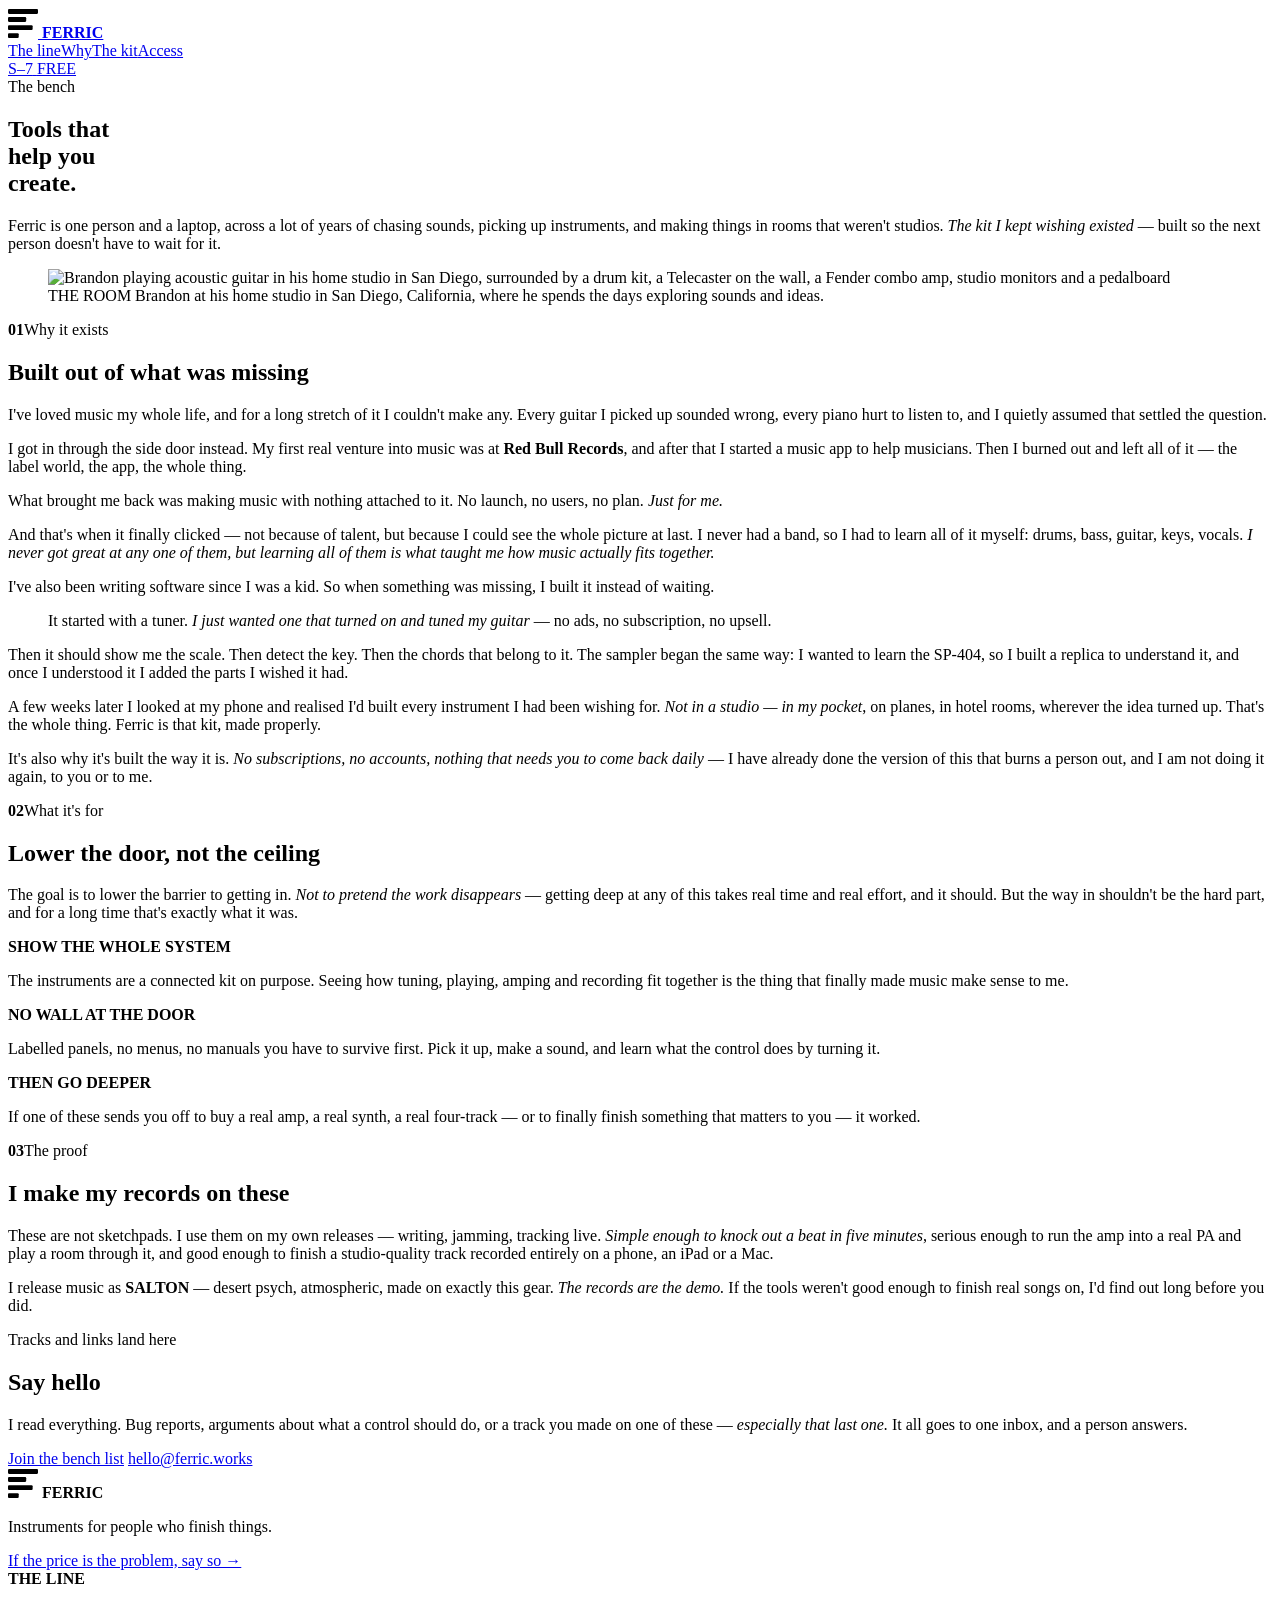
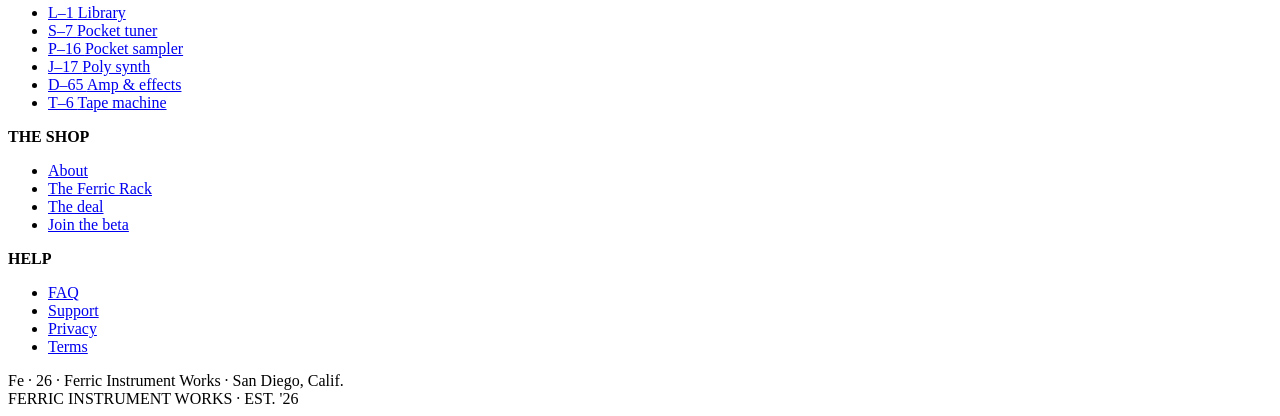
==== commit 5f51e5c4: "Desk pricing: $29.99 each, $79 Rack" ====
--- a/about/index.html
+++ b/about/index.html
@@ -1,9 +1,9 @@
-<!DOCTYPE html><html lang="en"> <head><meta charset="UTF-8"><meta name="viewport" content="width=device-width, initial-scale=1.0"><title>About — FERRIC</title><meta name="description" content="Ferric is built by one person and a laptop, across years of chasing sounds, picking up instruments and making things on the road. The tools I kept wishing existed, now in your pocket."><meta name="theme-color" content="#0C0D10"><link rel="canonical" href="https://localastronaut.github.io/ferric-www/about/"><link rel="icon" type="image/svg+xml" href="/ferric-www/favicon.svg"><meta property="og:title" content="About — FERRIC"><meta property="og:description" content="Ferric is built by one person and a laptop, across years of chasing sounds, picking up instruments and making things on the road. The tools I kept wishing existed, now in your pocket."><meta property="og:type" content="website"><meta property="og:image" content="https://localastronaut.github.io/ferric-www/img/og-about.jpg"><meta property="og:image:width" content="1200"><meta property="og:image:height" content="630"><meta property="og:site_name" content="Ferric Instrument Works"><meta property="og:url" content="https://localastronaut.github.io/ferric-www/about/"><meta name="twitter:card" content="summary_large_image"><meta name="twitter:title" content="About — FERRIC"><meta name="twitter:description" content="Ferric is built by one person and a laptop, across years of chasing sounds, picking up instruments and making things on the road. The tools I kept wishing existed, now in your pocket."><meta name="twitter:image" content="https://localastronaut.github.io/ferric-www/img/og-about.jpg"><link rel="preconnect" href="https://fonts.googleapis.com"><link rel="preconnect" href="https://fonts.gstatic.com" crossorigin><link href="https://fonts.googleapis.com/css2?family=Archivo:wdth,wght@62..125,100..900&family=Cardo:ital,wght@0,400;0,700;1,400&family=IBM+Plex+Mono:wght@400;500;600&display=swap" rel="stylesheet"><script type="application/ld+json">{"@context":"https://schema.org","@type":"Organization","name":"Ferric Instrument Works","url":"https://localastronaut.github.io/","description":"Instrument works making pocket instruments — iOS and macOS music apps built with the soul and discipline of hardware.","slogan":"Instruments for people who finish things.","address":{"@type":"PostalAddress","addressLocality":"San Diego","addressRegion":"CA","addressCountry":"US"},"parentOrganization":{"@type":"Organization","name":"Wine-Dark LLC"}}</script><link rel="stylesheet" href="/ferric-www/_astro/faq.CMrUaf-W.css">
-<link rel="stylesheet" href="/ferric-www/_astro/about.BWHogV2W.css"></head> <body>  <nav data-astro-cid-dmqpwcec> <div class="wrap" data-astro-cid-dmqpwcec> <a class="navmark" href="/ferric-www/" aria-label="Ferric home" data-astro-cid-dmqpwcec> <svg width="30" height="30" viewBox="0 0 56 56" aria-hidden="true" data-astro-cid-z4rqmwkl> <rect x="0" y="2" width="56" height="9" rx="2" fill="var(--oxide)" data-astro-cid-z4rqmwkl></rect><rect x="0" y="17" width="34" height="9" rx="2" fill="var(--bone)" data-astro-cid-z4rqmwkl></rect><rect x="0" y="32" width="46" height="9" rx="2" fill="var(--bone)" data-astro-cid-z4rqmwkl></rect><rect x="0" y="47" width="20" height="9" rx="2" fill="var(--bone)" data-astro-cid-z4rqmwkl></rect> </svg> <b data-astro-cid-z4rqmwkl>FERRIC</b>  </a> <div class="right" data-astro-cid-dmqpwcec> <div class="links" data-astro-cid-dmqpwcec> <a href="/ferric-www/#line" data-astro-cid-dmqpwcec><span class="sk" data-astro-cid-dmqpwcec>The line</span></a><a href="/ferric-www/#why" data-astro-cid-dmqpwcec><span class="sk" data-astro-cid-dmqpwcec>Why</span></a><a href="/ferric-www/#together" data-astro-cid-dmqpwcec><span class="sk" data-astro-cid-dmqpwcec>The kit</span></a><a href="/ferric-www/#access" data-astro-cid-dmqpwcec><span class="sk" data-astro-cid-dmqpwcec>Access</span></a> </div> <a class="cta" href="/ferric-www/s-7" data-astro-cid-dmqpwcec> <span class="cta-unit" data-astro-cid-dmqpwcec>S–7</span> <span class="cta-tag" data-astro-cid-dmqpwcec>FREE</span> </a> </div> </div> </nav>  <main class="about" data-astro-cid-kh7btl4r> <!-- WHO --> <section class="a-hero" data-astro-cid-kh7btl4r> <div class="wrap" data-astro-cid-kh7btl4r> <span class="sk sk-oxide" data-astro-cid-kh7btl4r>The bench</span> <h1 data-astro-cid-kh7btl4r>The tools<br data-astro-cid-kh7btl4r>I wish<br data-astro-cid-kh7btl4r><span class="ox" data-astro-cid-kh7btl4r>I'd had.</span></h1> <p class="dek" data-astro-cid-kh7btl4r>
+<!DOCTYPE html><html lang="en"> <head><meta charset="UTF-8"><meta name="viewport" content="width=device-width, initial-scale=1.0"><title>About — FERRIC</title><meta name="description" content="Tools that help you create — built by one person and a laptop, across years of chasing sounds, picking up instruments and making things on the road."><meta name="theme-color" content="#0C0D10"><link rel="canonical" href="https://localastronaut.github.io/ferric-www/about/"><link rel="icon" type="image/svg+xml" href="/ferric-www/favicon.svg"><meta property="og:title" content="About — FERRIC"><meta property="og:description" content="Tools that help you create — built by one person and a laptop, across years of chasing sounds, picking up instruments and making things on the road."><meta property="og:type" content="website"><meta property="og:image" content="https://localastronaut.github.io/ferric-www/img/og-about.jpg"><meta property="og:image:width" content="1200"><meta property="og:image:height" content="630"><meta property="og:site_name" content="Ferric Instrument Works"><meta property="og:url" content="https://localastronaut.github.io/ferric-www/about/"><meta name="twitter:card" content="summary_large_image"><meta name="twitter:title" content="About — FERRIC"><meta name="twitter:description" content="Tools that help you create — built by one person and a laptop, across years of chasing sounds, picking up instruments and making things on the road."><meta name="twitter:image" content="https://localastronaut.github.io/ferric-www/img/og-about.jpg"><link rel="preconnect" href="https://fonts.googleapis.com"><link rel="preconnect" href="https://fonts.gstatic.com" crossorigin><link href="https://fonts.googleapis.com/css2?family=Archivo:wdth,wght@62..125,100..900&family=Cardo:ital,wght@0,400;0,700;1,400&family=IBM+Plex+Mono:wght@400;500;600&display=swap" rel="stylesheet"><script type="application/ld+json">{"@context":"https://schema.org","@type":"Organization","name":"Ferric Instrument Works","url":"https://localastronaut.github.io/","description":"Instrument works making pocket instruments — iOS and macOS music apps built with the soul and discipline of hardware.","slogan":"Instruments for people who finish things.","address":{"@type":"PostalAddress","addressLocality":"San Diego","addressRegion":"CA","addressCountry":"US"}}</script><link rel="stylesheet" href="/ferric-www/_astro/faq.CMrUaf-W.css">
+<link rel="stylesheet" href="/ferric-www/_astro/about.BWHogV2W.css"></head> <body>  <nav data-astro-cid-dmqpwcec> <div class="wrap" data-astro-cid-dmqpwcec> <a class="navmark" href="/ferric-www/" aria-label="Ferric home" data-astro-cid-dmqpwcec> <svg width="30" height="30" viewBox="0 0 56 56" aria-hidden="true" data-astro-cid-z4rqmwkl> <rect x="0" y="2" width="56" height="9" rx="2" fill="var(--oxide)" data-astro-cid-z4rqmwkl></rect><rect x="0" y="17" width="34" height="9" rx="2" fill="var(--bone)" data-astro-cid-z4rqmwkl></rect><rect x="0" y="32" width="46" height="9" rx="2" fill="var(--bone)" data-astro-cid-z4rqmwkl></rect><rect x="0" y="47" width="20" height="9" rx="2" fill="var(--bone)" data-astro-cid-z4rqmwkl></rect> </svg> <b data-astro-cid-z4rqmwkl>FERRIC</b>  </a> <div class="right" data-astro-cid-dmqpwcec> <div class="links" data-astro-cid-dmqpwcec> <a href="/ferric-www/#line" data-astro-cid-dmqpwcec><span class="sk" data-astro-cid-dmqpwcec>The line</span></a><a href="/ferric-www/#why" data-astro-cid-dmqpwcec><span class="sk" data-astro-cid-dmqpwcec>Why</span></a><a href="/ferric-www/#together" data-astro-cid-dmqpwcec><span class="sk" data-astro-cid-dmqpwcec>The kit</span></a><a href="/ferric-www/#access" data-astro-cid-dmqpwcec><span class="sk" data-astro-cid-dmqpwcec>Access</span></a> </div> <a class="cta" href="/ferric-www/s-7" data-astro-cid-dmqpwcec> <span class="cta-unit" data-astro-cid-dmqpwcec>S–7</span> <span class="cta-tag" data-astro-cid-dmqpwcec>FREE</span> </a> </div> </div> </nav>  <main class="about" data-astro-cid-kh7btl4r> <!-- WHO --> <section class="a-hero" data-astro-cid-kh7btl4r> <div class="wrap" data-astro-cid-kh7btl4r> <span class="sk sk-oxide" data-astro-cid-kh7btl4r>The bench</span> <h1 data-astro-cid-kh7btl4r>Tools that<br data-astro-cid-kh7btl4r>help you<br data-astro-cid-kh7btl4r><span class="ox" data-astro-cid-kh7btl4r>create.</span></h1> <p class="dek" data-astro-cid-kh7btl4r>
 Ferric is one person and a laptop, across a lot of years of chasing
           sounds, picking up instruments, and making things in rooms that
-          weren't studios. <em data-astro-cid-kh7btl4r>It's the kit I kept wishing existed</em> — so I
-          built it, one machine at a time.
+          weren't studios. <em data-astro-cid-kh7btl4r>The kit I kept wishing existed</em> — built so
+          the next person doesn't have to wait for it.
 </p> </div> </section> <!-- THE ROOM --> <figure class="a-room" data-astro-cid-kh7btl4r> <div class="wrap" data-astro-cid-kh7btl4r> <div class="frame" data-astro-cid-kh7btl4r> <img src="/ferric-www/img/about/studio.webp" srcset="/ferric-www/img/about/studio-sm.webp 1000w, /ferric-www/img/about/studio.webp 1800w" sizes="(max-width: 900px) 100vw, 1030px" width="1800" height="1194" alt="Brandon playing acoustic guitar in his home studio in San Diego, surrounded by a drum kit, a Telecaster on the wall, a Fender combo amp, studio monitors and a pedalboard" loading="eager" decoding="async" data-astro-cid-kh7btl4r> </div> <figcaption data-astro-cid-kh7btl4r> <span class="c-lbl" data-astro-cid-kh7btl4r>THE ROOM</span> <span class="c-txt" data-astro-cid-kh7btl4r>
 Brandon at his home studio in San Diego, California, where he
             spends the days exploring sounds and ideas.
@@ -65,4 +65,4 @@
 I read everything. Bug reports, arguments about what a control should
           do, or a track you made on one of these — <em data-astro-cid-kh7btl4r>especially that last
           one.</em> It all goes to one inbox, and a person answers.
-</p> <div class="reach-row" data-astro-cid-kh7btl4r> <a class="btn solid" href="/ferric-www/#beta" data-astro-cid-kh7btl4r>Join the bench list</a> <a class="btn ghost" href="mailto:hello@ferric.works" data-astro-cid-kh7btl4r>hello@ferric.works</a> </div> </div> </section> </main> <footer data-astro-cid-sz7xmlte> <div class="wrap" data-astro-cid-sz7xmlte> <div class="cols" data-astro-cid-sz7xmlte> <div class="col brand" data-astro-cid-sz7xmlte> <div class="navmark" data-astro-cid-sz7xmlte> <svg width="30" height="30" viewBox="0 0 56 56" aria-hidden="true" data-astro-cid-z4rqmwkl> <rect x="0" y="2" width="56" height="9" rx="2" fill="var(--oxide)" data-astro-cid-z4rqmwkl></rect><rect x="0" y="17" width="34" height="9" rx="2" fill="var(--bone)" data-astro-cid-z4rqmwkl></rect><rect x="0" y="32" width="46" height="9" rx="2" fill="var(--bone)" data-astro-cid-z4rqmwkl></rect><rect x="0" y="47" width="20" height="9" rx="2" fill="var(--bone)" data-astro-cid-z4rqmwkl></rect> </svg> <b data-astro-cid-z4rqmwkl>FERRIC</b>  </div> <p class="sig" data-astro-cid-sz7xmlte>Instruments for people who finish things.</p> <a class="access" href="/ferric-www/#access" data-astro-cid-sz7xmlte>If the price is the problem, say so →</a> </div> <div class="col" data-astro-cid-sz7xmlte> <b class="c-head" data-astro-cid-sz7xmlte>THE LINE</b> <ul data-astro-cid-sz7xmlte> <li data-astro-cid-sz7xmlte><a href="/ferric-www/s-7" data-astro-cid-sz7xmlte>S–7 <span data-astro-cid-sz7xmlte>Pocket tuner</span></a></li><li data-astro-cid-sz7xmlte><a href="/ferric-www/p-16" data-astro-cid-sz7xmlte>P–16 <span data-astro-cid-sz7xmlte>Pocket sampler</span></a></li><li data-astro-cid-sz7xmlte><a href="/ferric-www/j-17" data-astro-cid-sz7xmlte>J–17 <span data-astro-cid-sz7xmlte>Poly synth</span></a></li><li data-astro-cid-sz7xmlte><a href="/ferric-www/d-65" data-astro-cid-sz7xmlte>D–65 <span data-astro-cid-sz7xmlte>Amp &amp; effects</span></a></li><li data-astro-cid-sz7xmlte><a href="/ferric-www/t-6" data-astro-cid-sz7xmlte>T–6 <span data-astro-cid-sz7xmlte>Tape machine</span></a></li><li data-astro-cid-sz7xmlte><a href="/ferric-www/l-1" data-astro-cid-sz7xmlte>L–1 <span data-astro-cid-sz7xmlte>Library</span></a></li> </ul> </div> <div class="col" data-astro-cid-sz7xmlte> <b class="c-head" data-astro-cid-sz7xmlte>THE SHOP</b> <ul data-astro-cid-sz7xmlte> <li data-astro-cid-sz7xmlte><a href="/ferric-www/about" data-astro-cid-sz7xmlte>About</a></li> <li data-astro-cid-sz7xmlte><a href="/ferric-www/#rig" data-astro-cid-sz7xmlte>The Ferric Rack</a></li> <li data-astro-cid-sz7xmlte><a href="/ferric-www/#deal" data-astro-cid-sz7xmlte>The deal</a></li> <li data-astro-cid-sz7xmlte><a href="/ferric-www/#beta" data-astro-cid-sz7xmlte>Join the beta</a></li> </ul> </div> <div class="col" data-astro-cid-sz7xmlte> <b class="c-head" data-astro-cid-sz7xmlte>HELP</b> <ul data-astro-cid-sz7xmlte> <li data-astro-cid-sz7xmlte><a href="/ferric-www/faq" data-astro-cid-sz7xmlte>FAQ</a></li> <li data-astro-cid-sz7xmlte><a href="/ferric-www/support" data-astro-cid-sz7xmlte>Support</a></li> <li data-astro-cid-sz7xmlte><a href="/ferric-www/privacy" data-astro-cid-sz7xmlte>Privacy</a></li> <li data-astro-cid-sz7xmlte><a href="/ferric-www/terms" data-astro-cid-sz7xmlte>Terms</a></li> </ul> </div> </div> <div class="baseline" data-astro-cid-sz7xmlte> <span class="sk" data-astro-cid-sz7xmlte>Fe · 26 · A Wine-Dark line · San Diego, Calif.</span> <div class="badge-col" data-astro-cid-sz7xmlte> <span class="boxmark" data-astro-cid-sz7xmlte>FERRIC</span> <span class="est" data-astro-cid-sz7xmlte>INSTRUMENT WORKS · EST. '26</span> </div> </div> </div> </footer>   </body></html> +</p> <div class="reach-row" data-astro-cid-kh7btl4r> <a class="btn solid" href="/ferric-www/#beta" data-astro-cid-kh7btl4r>Join the bench list</a> <a class="btn ghost" href="mailto:hello@ferric.works" data-astro-cid-kh7btl4r>hello@ferric.works</a> </div> </div> </section> </main> <footer data-astro-cid-sz7xmlte> <div class="wrap" data-astro-cid-sz7xmlte> <div class="cols" data-astro-cid-sz7xmlte> <div class="col brand" data-astro-cid-sz7xmlte> <div class="navmark" data-astro-cid-sz7xmlte> <svg width="30" height="30" viewBox="0 0 56 56" aria-hidden="true" data-astro-cid-z4rqmwkl> <rect x="0" y="2" width="56" height="9" rx="2" fill="var(--oxide)" data-astro-cid-z4rqmwkl></rect><rect x="0" y="17" width="34" height="9" rx="2" fill="var(--bone)" data-astro-cid-z4rqmwkl></rect><rect x="0" y="32" width="46" height="9" rx="2" fill="var(--bone)" data-astro-cid-z4rqmwkl></rect><rect x="0" y="47" width="20" height="9" rx="2" fill="var(--bone)" data-astro-cid-z4rqmwkl></rect> </svg> <b data-astro-cid-z4rqmwkl>FERRIC</b>  </div> <p class="sig" data-astro-cid-sz7xmlte>Instruments for people who finish things.</p> <a class="access" href="/ferric-www/#access" data-astro-cid-sz7xmlte>If the price is the problem, say so →</a> </div> <div class="col" data-astro-cid-sz7xmlte> <b class="c-head" data-astro-cid-sz7xmlte>THE LINE</b> <ul data-astro-cid-sz7xmlte> <li data-astro-cid-sz7xmlte><a href="/ferric-www/l-1" data-astro-cid-sz7xmlte>L–1 <span data-astro-cid-sz7xmlte>Library</span></a></li><li data-astro-cid-sz7xmlte><a href="/ferric-www/s-7" data-astro-cid-sz7xmlte>S–7 <span data-astro-cid-sz7xmlte>Pocket tuner</span></a></li><li data-astro-cid-sz7xmlte><a href="/ferric-www/p-16" data-astro-cid-sz7xmlte>P–16 <span data-astro-cid-sz7xmlte>Pocket sampler</span></a></li><li data-astro-cid-sz7xmlte><a href="/ferric-www/j-17" data-astro-cid-sz7xmlte>J–17 <span data-astro-cid-sz7xmlte>Poly synth</span></a></li><li data-astro-cid-sz7xmlte><a href="/ferric-www/d-65" data-astro-cid-sz7xmlte>D–65 <span data-astro-cid-sz7xmlte>Amp &amp; effects</span></a></li><li data-astro-cid-sz7xmlte><a href="/ferric-www/t-6" data-astro-cid-sz7xmlte>T–6 <span data-astro-cid-sz7xmlte>Tape machine</span></a></li> </ul> </div> <div class="col" data-astro-cid-sz7xmlte> <b class="c-head" data-astro-cid-sz7xmlte>THE SHOP</b> <ul data-astro-cid-sz7xmlte> <li data-astro-cid-sz7xmlte><a href="/ferric-www/about" data-astro-cid-sz7xmlte>About</a></li> <li data-astro-cid-sz7xmlte><a href="/ferric-www/#rig" data-astro-cid-sz7xmlte>The Ferric Rack</a></li> <li data-astro-cid-sz7xmlte><a href="/ferric-www/#deal" data-astro-cid-sz7xmlte>The deal</a></li> <li data-astro-cid-sz7xmlte><a href="/ferric-www/#beta" data-astro-cid-sz7xmlte>Join the beta</a></li> </ul> </div> <div class="col" data-astro-cid-sz7xmlte> <b class="c-head" data-astro-cid-sz7xmlte>HELP</b> <ul data-astro-cid-sz7xmlte> <li data-astro-cid-sz7xmlte><a href="/ferric-www/faq" data-astro-cid-sz7xmlte>FAQ</a></li> <li data-astro-cid-sz7xmlte><a href="/ferric-www/support" data-astro-cid-sz7xmlte>Support</a></li> <li data-astro-cid-sz7xmlte><a href="/ferric-www/privacy" data-astro-cid-sz7xmlte>Privacy</a></li> <li data-astro-cid-sz7xmlte><a href="/ferric-www/terms" data-astro-cid-sz7xmlte>Terms</a></li> </ul> </div> </div> <div class="baseline" data-astro-cid-sz7xmlte> <span class="sk" data-astro-cid-sz7xmlte>Fe · 26 · Ferric Instrument Works · San Diego, Calif.</span> <div class="badge-col" data-astro-cid-sz7xmlte> <span class="boxmark" data-astro-cid-sz7xmlte>FERRIC</span> <span class="est" data-astro-cid-sz7xmlte>INSTRUMENT WORKS · EST. '26</span> </div> </div> </div> </footer>   </body></html> 
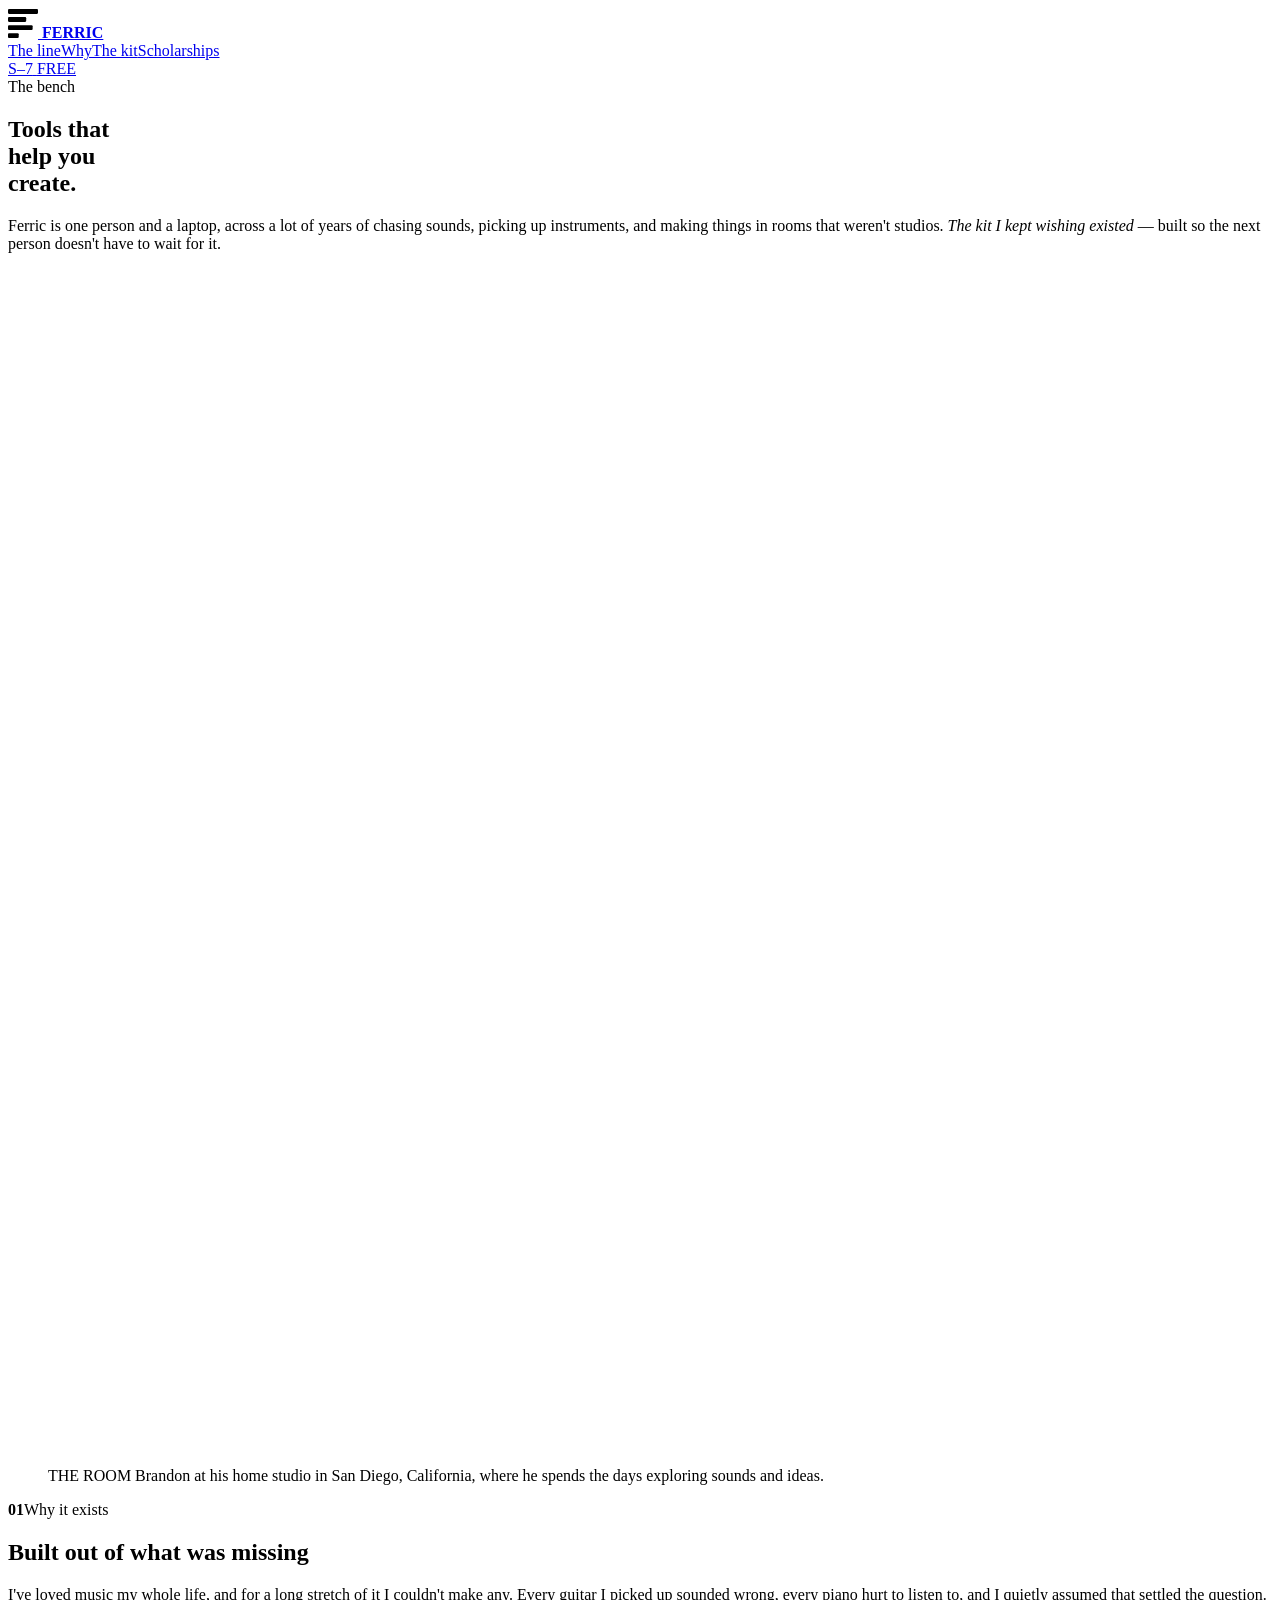
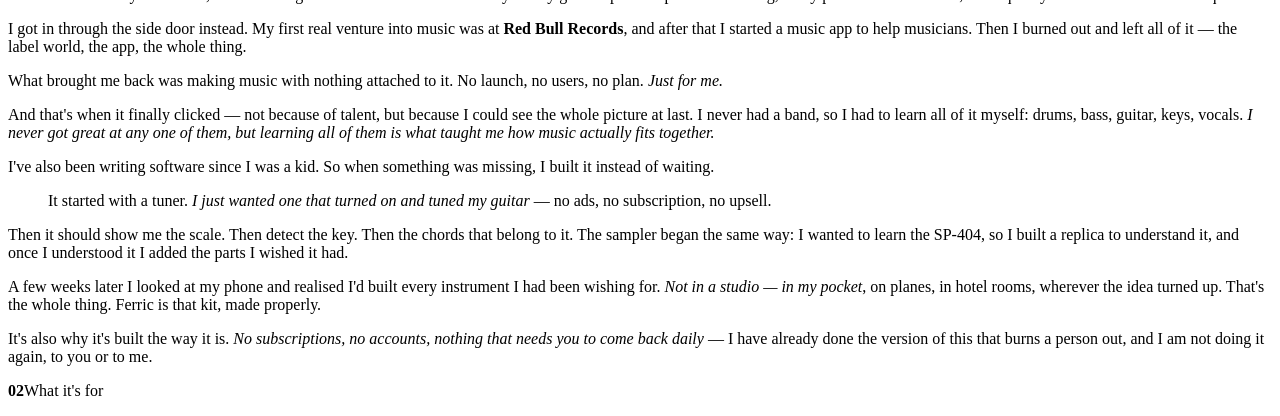
==== commit 0688973c: "The SDIT Music Scholarship" ====
--- a/about/index.html
+++ b/about/index.html
@@ -1,5 +1,5 @@
 <!DOCTYPE html><html lang="en"> <head><meta charset="UTF-8"><meta name="viewport" content="width=device-width, initial-scale=1.0"><title>About — FERRIC</title><meta name="description" content="Tools that help you create — built by one person and a laptop, across years of chasing sounds, picking up instruments and making things on the road."><meta name="theme-color" content="#0C0D10"><link rel="canonical" href="https://localastronaut.github.io/ferric-www/about/"><link rel="icon" type="image/svg+xml" href="/ferric-www/favicon.svg"><meta property="og:title" content="About — FERRIC"><meta property="og:description" content="Tools that help you create — built by one person and a laptop, across years of chasing sounds, picking up instruments and making things on the road."><meta property="og:type" content="website"><meta property="og:image" content="https://localastronaut.github.io/ferric-www/img/og-about.jpg"><meta property="og:image:width" content="1200"><meta property="og:image:height" content="630"><meta property="og:site_name" content="Ferric Instrument Works"><meta property="og:url" content="https://localastronaut.github.io/ferric-www/about/"><meta name="twitter:card" content="summary_large_image"><meta name="twitter:title" content="About — FERRIC"><meta name="twitter:description" content="Tools that help you create — built by one person and a laptop, across years of chasing sounds, picking up instruments and making things on the road."><meta name="twitter:image" content="https://localastronaut.github.io/ferric-www/img/og-about.jpg"><link rel="preconnect" href="https://fonts.googleapis.com"><link rel="preconnect" href="https://fonts.gstatic.com" crossorigin><link href="https://fonts.googleapis.com/css2?family=Archivo:wdth,wght@62..125,100..900&family=Cardo:ital,wght@0,400;0,700;1,400&family=IBM+Plex+Mono:wght@400;500;600&display=swap" rel="stylesheet"><script type="application/ld+json">{"@context":"https://schema.org","@type":"Organization","name":"Ferric Instrument Works","url":"https://localastronaut.github.io/","description":"Instrument works making pocket instruments — iOS and macOS music apps built with the soul and discipline of hardware.","slogan":"Instruments for people who finish things.","address":{"@type":"PostalAddress","addressLocality":"San Diego","addressRegion":"CA","addressCountry":"US"}}</script><link rel="stylesheet" href="/ferric-www/_astro/faq.CMrUaf-W.css">
-<link rel="stylesheet" href="/ferric-www/_astro/about.BWHogV2W.css"></head> <body>  <nav data-astro-cid-dmqpwcec> <div class="wrap" data-astro-cid-dmqpwcec> <a class="navmark" href="/ferric-www/" aria-label="Ferric home" data-astro-cid-dmqpwcec> <svg width="30" height="30" viewBox="0 0 56 56" aria-hidden="true" data-astro-cid-z4rqmwkl> <rect x="0" y="2" width="56" height="9" rx="2" fill="var(--oxide)" data-astro-cid-z4rqmwkl></rect><rect x="0" y="17" width="34" height="9" rx="2" fill="var(--bone)" data-astro-cid-z4rqmwkl></rect><rect x="0" y="32" width="46" height="9" rx="2" fill="var(--bone)" data-astro-cid-z4rqmwkl></rect><rect x="0" y="47" width="20" height="9" rx="2" fill="var(--bone)" data-astro-cid-z4rqmwkl></rect> </svg> <b data-astro-cid-z4rqmwkl>FERRIC</b>  </a> <div class="right" data-astro-cid-dmqpwcec> <div class="links" data-astro-cid-dmqpwcec> <a href="/ferric-www/#line" data-astro-cid-dmqpwcec><span class="sk" data-astro-cid-dmqpwcec>The line</span></a><a href="/ferric-www/#why" data-astro-cid-dmqpwcec><span class="sk" data-astro-cid-dmqpwcec>Why</span></a><a href="/ferric-www/#together" data-astro-cid-dmqpwcec><span class="sk" data-astro-cid-dmqpwcec>The kit</span></a><a href="/ferric-www/#access" data-astro-cid-dmqpwcec><span class="sk" data-astro-cid-dmqpwcec>Access</span></a> </div> <a class="cta" href="/ferric-www/s-7" data-astro-cid-dmqpwcec> <span class="cta-unit" data-astro-cid-dmqpwcec>S–7</span> <span class="cta-tag" data-astro-cid-dmqpwcec>FREE</span> </a> </div> </div> </nav>  <main class="about" data-astro-cid-kh7btl4r> <!-- WHO --> <section class="a-hero" data-astro-cid-kh7btl4r> <div class="wrap" data-astro-cid-kh7btl4r> <span class="sk sk-oxide" data-astro-cid-kh7btl4r>The bench</span> <h1 data-astro-cid-kh7btl4r>Tools that<br data-astro-cid-kh7btl4r>help you<br data-astro-cid-kh7btl4r><span class="ox" data-astro-cid-kh7btl4r>create.</span></h1> <p class="dek" data-astro-cid-kh7btl4r>
+<link rel="stylesheet" href="/ferric-www/_astro/about.BWHogV2W.css"></head> <body>  <nav data-astro-cid-dmqpwcec> <div class="wrap" data-astro-cid-dmqpwcec> <a class="navmark" href="/ferric-www/" aria-label="Ferric home" data-astro-cid-dmqpwcec> <svg width="30" height="30" viewBox="0 0 56 56" aria-hidden="true" data-astro-cid-z4rqmwkl> <rect x="0" y="2" width="56" height="9" rx="2" fill="var(--oxide)" data-astro-cid-z4rqmwkl></rect><rect x="0" y="17" width="34" height="9" rx="2" fill="var(--bone)" data-astro-cid-z4rqmwkl></rect><rect x="0" y="32" width="46" height="9" rx="2" fill="var(--bone)" data-astro-cid-z4rqmwkl></rect><rect x="0" y="47" width="20" height="9" rx="2" fill="var(--bone)" data-astro-cid-z4rqmwkl></rect> </svg> <b data-astro-cid-z4rqmwkl>FERRIC</b>  </a> <div class="right" data-astro-cid-dmqpwcec> <div class="links" data-astro-cid-dmqpwcec> <a href="/ferric-www/#line" data-astro-cid-dmqpwcec><span class="sk" data-astro-cid-dmqpwcec>The line</span></a><a href="/ferric-www/#why" data-astro-cid-dmqpwcec><span class="sk" data-astro-cid-dmqpwcec>Why</span></a><a href="/ferric-www/#together" data-astro-cid-dmqpwcec><span class="sk" data-astro-cid-dmqpwcec>The kit</span></a><a href="/ferric-www/#access" data-astro-cid-dmqpwcec><span class="sk" data-astro-cid-dmqpwcec>Scholarships</span></a> </div> <a class="cta" href="/ferric-www/s-7" data-astro-cid-dmqpwcec> <span class="cta-unit" data-astro-cid-dmqpwcec>S–7</span> <span class="cta-tag" data-astro-cid-dmqpwcec>FREE</span> </a> </div> </div> </nav>  <main class="about" data-astro-cid-kh7btl4r> <!-- WHO --> <section class="a-hero" data-astro-cid-kh7btl4r> <div class="wrap" data-astro-cid-kh7btl4r> <span class="sk sk-oxide" data-astro-cid-kh7btl4r>The bench</span> <h1 data-astro-cid-kh7btl4r>Tools that<br data-astro-cid-kh7btl4r>help you<br data-astro-cid-kh7btl4r><span class="ox" data-astro-cid-kh7btl4r>create.</span></h1> <p class="dek" data-astro-cid-kh7btl4r>
 Ferric is one person and a laptop, across a lot of years of chasing
           sounds, picking up instruments, and making things in rooms that
           weren't studios. <em data-astro-cid-kh7btl4r>The kit I kept wishing existed</em> — built so
@@ -65,4 +65,4 @@
 I read everything. Bug reports, arguments about what a control should
           do, or a track you made on one of these — <em data-astro-cid-kh7btl4r>especially that last
           one.</em> It all goes to one inbox, and a person answers.
-</p> <div class="reach-row" data-astro-cid-kh7btl4r> <a class="btn solid" href="/ferric-www/#beta" data-astro-cid-kh7btl4r>Join the bench list</a> <a class="btn ghost" href="mailto:hello@ferric.works" data-astro-cid-kh7btl4r>hello@ferric.works</a> </div> </div> </section> </main> <footer data-astro-cid-sz7xmlte> <div class="wrap" data-astro-cid-sz7xmlte> <div class="cols" data-astro-cid-sz7xmlte> <div class="col brand" data-astro-cid-sz7xmlte> <div class="navmark" data-astro-cid-sz7xmlte> <svg width="30" height="30" viewBox="0 0 56 56" aria-hidden="true" data-astro-cid-z4rqmwkl> <rect x="0" y="2" width="56" height="9" rx="2" fill="var(--oxide)" data-astro-cid-z4rqmwkl></rect><rect x="0" y="17" width="34" height="9" rx="2" fill="var(--bone)" data-astro-cid-z4rqmwkl></rect><rect x="0" y="32" width="46" height="9" rx="2" fill="var(--bone)" data-astro-cid-z4rqmwkl></rect><rect x="0" y="47" width="20" height="9" rx="2" fill="var(--bone)" data-astro-cid-z4rqmwkl></rect> </svg> <b data-astro-cid-z4rqmwkl>FERRIC</b>  </div> <p class="sig" data-astro-cid-sz7xmlte>Instruments for people who finish things.</p> <a class="access" href="/ferric-www/#access" data-astro-cid-sz7xmlte>If the price is the problem, say so →</a> </div> <div class="col" data-astro-cid-sz7xmlte> <b class="c-head" data-astro-cid-sz7xmlte>THE LINE</b> <ul data-astro-cid-sz7xmlte> <li data-astro-cid-sz7xmlte><a href="/ferric-www/l-1" data-astro-cid-sz7xmlte>L–1 <span data-astro-cid-sz7xmlte>Library</span></a></li><li data-astro-cid-sz7xmlte><a href="/ferric-www/s-7" data-astro-cid-sz7xmlte>S–7 <span data-astro-cid-sz7xmlte>Pocket tuner</span></a></li><li data-astro-cid-sz7xmlte><a href="/ferric-www/p-16" data-astro-cid-sz7xmlte>P–16 <span data-astro-cid-sz7xmlte>Pocket sampler</span></a></li><li data-astro-cid-sz7xmlte><a href="/ferric-www/j-17" data-astro-cid-sz7xmlte>J–17 <span data-astro-cid-sz7xmlte>Poly synth</span></a></li><li data-astro-cid-sz7xmlte><a href="/ferric-www/d-65" data-astro-cid-sz7xmlte>D–65 <span data-astro-cid-sz7xmlte>Amp &amp; effects</span></a></li><li data-astro-cid-sz7xmlte><a href="/ferric-www/t-6" data-astro-cid-sz7xmlte>T–6 <span data-astro-cid-sz7xmlte>Tape machine</span></a></li> </ul> </div> <div class="col" data-astro-cid-sz7xmlte> <b class="c-head" data-astro-cid-sz7xmlte>THE SHOP</b> <ul data-astro-cid-sz7xmlte> <li data-astro-cid-sz7xmlte><a href="/ferric-www/about" data-astro-cid-sz7xmlte>About</a></li> <li data-astro-cid-sz7xmlte><a href="/ferric-www/#rig" data-astro-cid-sz7xmlte>The Ferric Rack</a></li> <li data-astro-cid-sz7xmlte><a href="/ferric-www/#deal" data-astro-cid-sz7xmlte>The deal</a></li> <li data-astro-cid-sz7xmlte><a href="/ferric-www/#beta" data-astro-cid-sz7xmlte>Join the beta</a></li> </ul> </div> <div class="col" data-astro-cid-sz7xmlte> <b class="c-head" data-astro-cid-sz7xmlte>HELP</b> <ul data-astro-cid-sz7xmlte> <li data-astro-cid-sz7xmlte><a href="/ferric-www/faq" data-astro-cid-sz7xmlte>FAQ</a></li> <li data-astro-cid-sz7xmlte><a href="/ferric-www/support" data-astro-cid-sz7xmlte>Support</a></li> <li data-astro-cid-sz7xmlte><a href="/ferric-www/privacy" data-astro-cid-sz7xmlte>Privacy</a></li> <li data-astro-cid-sz7xmlte><a href="/ferric-www/terms" data-astro-cid-sz7xmlte>Terms</a></li> </ul> </div> </div> <div class="baseline" data-astro-cid-sz7xmlte> <span class="sk" data-astro-cid-sz7xmlte>Fe · 26 · Ferric Instrument Works · San Diego, Calif.</span> <div class="badge-col" data-astro-cid-sz7xmlte> <span class="boxmark" data-astro-cid-sz7xmlte>FERRIC</span> <span class="est" data-astro-cid-sz7xmlte>INSTRUMENT WORKS · EST. '26</span> </div> </div> </div> </footer>   </body></html> +</p> <div class="reach-row" data-astro-cid-kh7btl4r> <a class="btn solid" href="/ferric-www/#beta" data-astro-cid-kh7btl4r>Join the bench list</a> <a class="btn ghost" href="mailto:hello@ferric.works" data-astro-cid-kh7btl4r>hello@ferric.works</a> </div> </div> </section> </main> <footer data-astro-cid-sz7xmlte> <div class="wrap" data-astro-cid-sz7xmlte> <div class="cols" data-astro-cid-sz7xmlte> <div class="col brand" data-astro-cid-sz7xmlte> <div class="navmark" data-astro-cid-sz7xmlte> <svg width="30" height="30" viewBox="0 0 56 56" aria-hidden="true" data-astro-cid-z4rqmwkl> <rect x="0" y="2" width="56" height="9" rx="2" fill="var(--oxide)" data-astro-cid-z4rqmwkl></rect><rect x="0" y="17" width="34" height="9" rx="2" fill="var(--bone)" data-astro-cid-z4rqmwkl></rect><rect x="0" y="32" width="46" height="9" rx="2" fill="var(--bone)" data-astro-cid-z4rqmwkl></rect><rect x="0" y="47" width="20" height="9" rx="2" fill="var(--bone)" data-astro-cid-z4rqmwkl></rect> </svg> <b data-astro-cid-z4rqmwkl>FERRIC</b>  </div> <p class="sig" data-astro-cid-sz7xmlte>Instruments for people who finish things.</p> <a class="access" href="/ferric-www/#access" data-astro-cid-sz7xmlte>SDIT music scholarships — for students and schools →</a> </div> <div class="col" data-astro-cid-sz7xmlte> <b class="c-head" data-astro-cid-sz7xmlte>THE LINE</b> <ul data-astro-cid-sz7xmlte> <li data-astro-cid-sz7xmlte><a href="/ferric-www/l-1" data-astro-cid-sz7xmlte>L–1 <span data-astro-cid-sz7xmlte>Library</span></a></li><li data-astro-cid-sz7xmlte><a href="/ferric-www/s-7" data-astro-cid-sz7xmlte>S–7 <span data-astro-cid-sz7xmlte>Pocket tuner</span></a></li><li data-astro-cid-sz7xmlte><a href="/ferric-www/p-16" data-astro-cid-sz7xmlte>P–16 <span data-astro-cid-sz7xmlte>Pocket sampler</span></a></li><li data-astro-cid-sz7xmlte><a href="/ferric-www/j-17" data-astro-cid-sz7xmlte>J–17 <span data-astro-cid-sz7xmlte>Poly synth</span></a></li><li data-astro-cid-sz7xmlte><a href="/ferric-www/d-65" data-astro-cid-sz7xmlte>D–65 <span data-astro-cid-sz7xmlte>Amp &amp; effects</span></a></li><li data-astro-cid-sz7xmlte><a href="/ferric-www/t-6" data-astro-cid-sz7xmlte>T–6 <span data-astro-cid-sz7xmlte>Tape machine</span></a></li> </ul> </div> <div class="col" data-astro-cid-sz7xmlte> <b class="c-head" data-astro-cid-sz7xmlte>THE SHOP</b> <ul data-astro-cid-sz7xmlte> <li data-astro-cid-sz7xmlte><a href="/ferric-www/about" data-astro-cid-sz7xmlte>About</a></li> <li data-astro-cid-sz7xmlte><a href="/ferric-www/#rig" data-astro-cid-sz7xmlte>The Ferric Rack</a></li> <li data-astro-cid-sz7xmlte><a href="/ferric-www/#deal" data-astro-cid-sz7xmlte>The deal</a></li> <li data-astro-cid-sz7xmlte><a href="/ferric-www/#beta" data-astro-cid-sz7xmlte>Join the beta</a></li> </ul> </div> <div class="col" data-astro-cid-sz7xmlte> <b class="c-head" data-astro-cid-sz7xmlte>HELP</b> <ul data-astro-cid-sz7xmlte> <li data-astro-cid-sz7xmlte><a href="/ferric-www/faq" data-astro-cid-sz7xmlte>FAQ</a></li> <li data-astro-cid-sz7xmlte><a href="/ferric-www/support" data-astro-cid-sz7xmlte>Support</a></li> <li data-astro-cid-sz7xmlte><a href="/ferric-www/privacy" data-astro-cid-sz7xmlte>Privacy</a></li> <li data-astro-cid-sz7xmlte><a href="/ferric-www/terms" data-astro-cid-sz7xmlte>Terms</a></li> </ul> </div> </div> <div class="baseline" data-astro-cid-sz7xmlte> <span class="sk" data-astro-cid-sz7xmlte>Fe · 26 · Ferric Instrument Works · San Diego, Calif.</span> <div class="badge-col" data-astro-cid-sz7xmlte> <span class="boxmark" data-astro-cid-sz7xmlte>FERRIC</span> <span class="est" data-astro-cid-sz7xmlte>INSTRUMENT WORKS · EST. '26</span> </div> </div> </div> </footer>   </body></html> 
